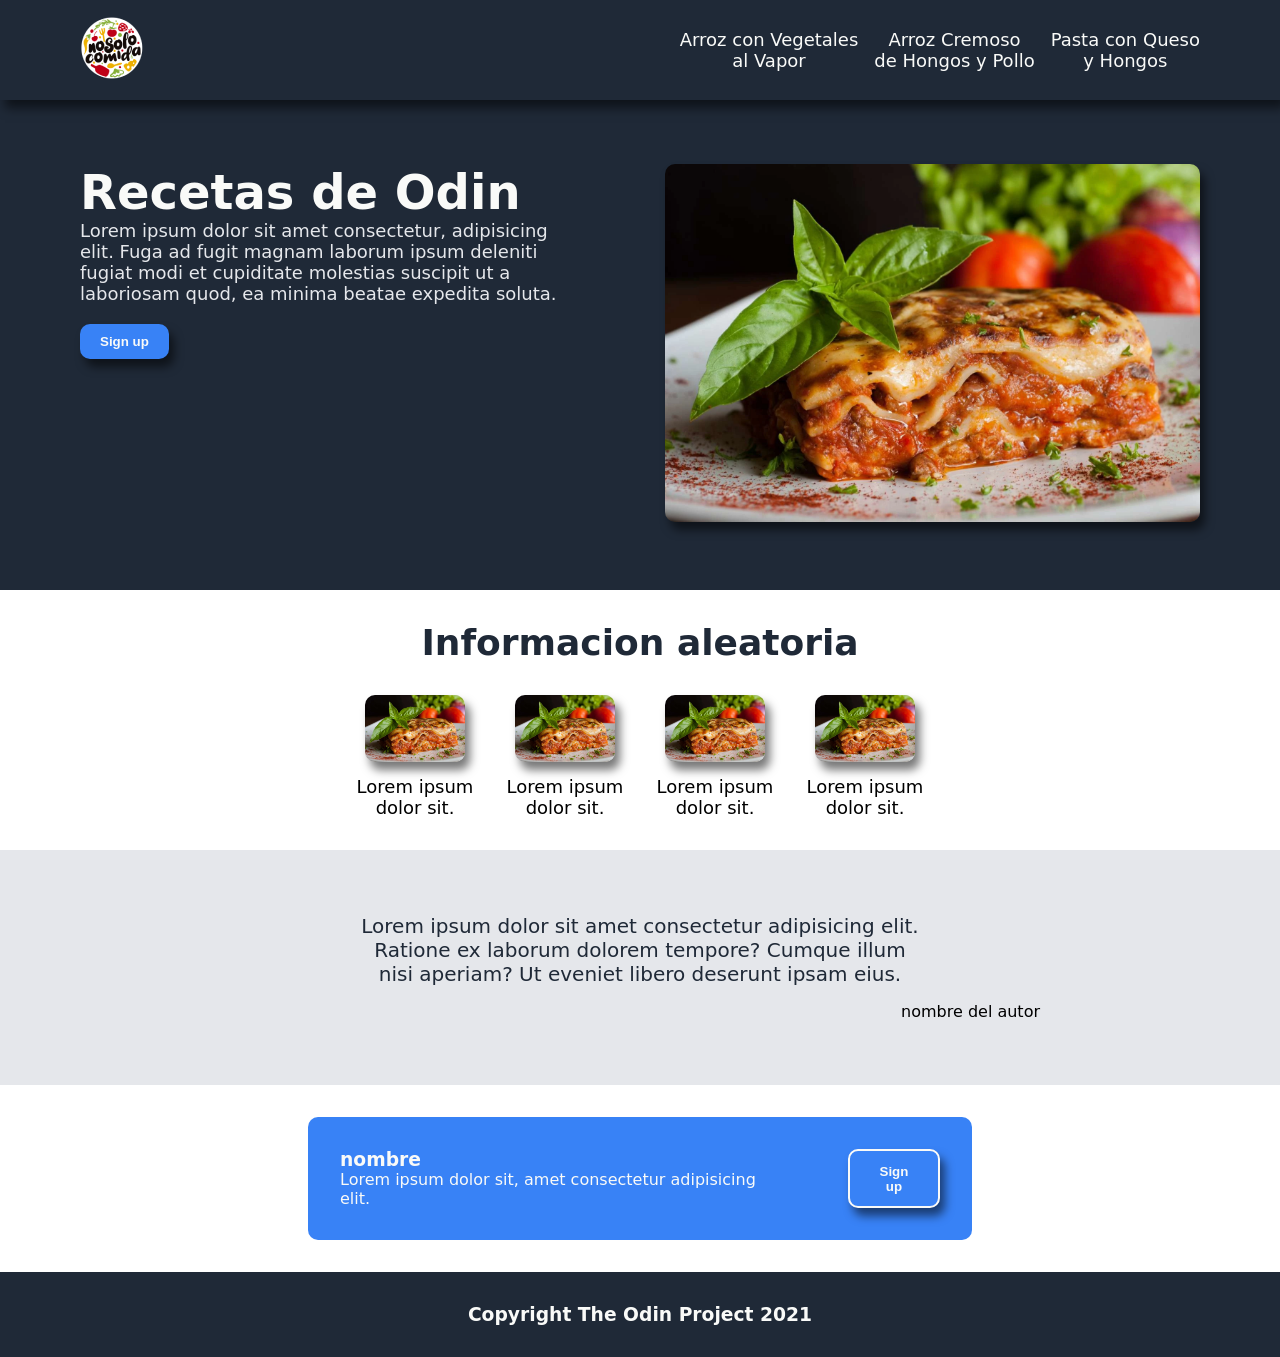
==== odin-recipes-original/index.html @ 479ed62f "Add index.html index.css" ====
<!DOCTYPE html>
<html lang="en">
<head>
    <meta charset="UTF-8">
    <meta name="viewport" content="width=device-width, initial-scale=1.0">
    <title>Recetas</title>
    <meta name="description" content="Página web de recetas">
    <link rel="shortcut icon" href="recipies/image/logo.ico" type="image/x-icon">
    <link rel="stylesheet" href="index.css">
</head>
<body>
    <header class="header">
        <nav class="navbar">
            <div class="navbar__container">
                <img class="navbar__logo" src="recipies/image/logo.ico" alt="logo">
            </div>
            <ul class="navbar__list">
                <li class="navbar__item">
                    <a class="navbar__link" href="recipies/arroz-con-vegetales-al-vapor.html">
                        <span class="navbar__text">Arroz con Vegetales</span>
                        <span class="navbar__text">al Vapor</span>
                    </a>
                </li>
                <li class="navbar__item">
                    <a class="navbar__link" href="recipies/arroz-cremoso-de-hongos-y-pollo.html">
                        <span class="navbar__text">Arroz Cremoso</span>
                        <span class="navbar__text">de Hongos y Pollo</span>
                    </a>
                </li>
                <li class="navbar__item">
                    <a class="navbar__link" href="recipies/pasta-con-queso-y-hongos.html">
                        <span class="navbar__text">Pasta con Queso</span>
                        <span class="navbar__text">y Hongos</span>
                    </a>
                </li>
            </ul>
        </nav>
        <article class="hero">
            <div class="hero__container">
                <h1 class="hero__title">Recetas de Odin</h1>
                <p class="hero__text">
                    Lorem ipsum dolor sit amet consectetur, adipisicing elit. Fuga ad fugit magnam laborum ipsum deleniti fugiat modi et cupiditate molestias suscipit ut a laboriosam quod, ea minima beatae expedita soluta.
                </p>
                <button class="hero__button">Sign up</button>
            </div>
            <div class="hero__media">
                <img class="hero__image" src="recipies/image/lasagna.webp" alt="recetas">
            </div>
        </article>
    </header>
    <main class="main">
        <!-- SECCIÓN INFO -->
        <section class="info">
            <h2 class="info__title">Informacion aleatoria</h2>
            <div class="info__grid">
                <article class="info__card">
                    <div class="info__image-box">
                        <img class="info__image" src="recipies/image/lasagna.webp" alt="">
                    </div>
                    <p class="info__text">
                        Lorem ipsum dolor sit. 
                    </p>
                </article>
                <article class="info__card">
                    <div class="info__image-box">
                        <img class="info__image" src="recipies/image/lasagna.webp" alt="">
                    </div>
                    <p class="info__text">
                        Lorem ipsum dolor sit. 
                    </p>
                </article>
                <article class="info__card">
                    <div class="info__image-box">
                        <img class="info__image" src="recipies/image/lasagna.webp" alt="">
                    </div>
                    <p class="info__text">
                        Lorem ipsum dolor sit. 
                    </p>
                </article>
                <article class="info__card">
                    <div class="info__image-box">
                        <img class="info__image" src="recipies/image/lasagna.webp" alt="">
                    </div>
                    <p class="info__text">
                        Lorem ipsum dolor sit. 
                    </p>
                </article>
            </div>
        </section>
        <!-- SECCIÓN CITA -->
        <section class="quote">
            <p class="quote__text">
                Lorem ipsum dolor sit amet consectetur adipisicing elit. Ratione ex laborum dolorem tempore? Cumque illum nisi aperiam? Ut eveniet libero deserunt ipsam eius.
            </p>
            <span class="quote__author">nombre del autor</span>
        </section>
        <!-- CTA -->
        <section class="cta">
           <div class="cta__box">
                <div class="cta__content">
                    <h3 class="cta__title">nombre</h3>
                    <p class="cta__text">
                        Lorem ipsum dolor sit, amet consectetur adipisicing elit.
                    </p>
                </div>
                <button class="cta__button">Sign up</button>
           </div>
        </section>
    </main>
    <footer class="footer">
        <h3 class="footer__title">Copyright The Odin Project 2021</h3>
    </footer>
</body>
</html>
---- odin-recipes-original/index.css ----
:root{--size:18px;--color-title:#f9faf8;--color-text:#e5e7eb;--background:#3882f6;--background-color:#1f2937}
body{margin:0;padding:0;min-height:100dvh;font-family:system-ui, -apple-system, BlinkMacSystemFont, 'Segoe UI', Roboto, Oxygen, Ubuntu, Cantarell, 'Open Sans', 'Helvetica Neue', sans-serif;display:flex;flex-direction:column}
h1,h2,h3,ul,p{margin:0;padding:0}
img{max-width:100%;height:auto}
button{background-color:var(--background);border:none}
.header, .footer{background-color:var(--background-color)}
.navbar{position:sticky;top:0; display:flex;justify-content:space-between;padding:1em 5em;box-shadow:5px 8px 10px #0008;background-color:var(--background-color);}
.navbar__logo{max-width:100%;height:auto}
.navbar__list{display:flex;list-style:none;gap:1em;align-items:center}
.navbar__link{display:flex;flex-direction:column;align-items:center;text-decoration: none}
.navbar__text{color:var(--color-title);font-size:var(--size)}
.hero{display:flex;padding:4em 5em}
.hero__container{flex-grow:1;flex-basis:100px;box-sizing:border-box}
.hero__title{font-size:48px;color:var(--color-title);font-weight:900}
.hero__text{font-size:var(--size);color:var(--color-text);text-wrap:balance}
.hero__button{margin-top:20px}
.hero__button, .hero__image, .info__image, .cta__box, .cta__button{border-radius:10px}
.hero__button, .cta__button{padding:10px 20px;color:var(--color-title);font-weight: 900}
.hero__media{flex-grow:1;width:50px}
.hero__button, .hero__image, .info__image, .cta__button{box-shadow:5px 8px 10px #0008}
/*MAIN*/
.main{flex-grow:1;display:flex;flex-direction:column}
/* SECCIÓN INFO */
.info, .quote, .cta{flex-grow:1;padding:2em 0}
.info{display:flex;flex-direction:column;gap:2em}
.info__title{font-size:36px;color:var(--background-color);font-weight:900;text-align:center}
.info__grid{display:flex;max-width:600px;margin:auto}
.info__card{width:100%;margin:auto;display:flex;flex-direction:column;text-align: center;gap:10px}
.info__image-box{width:100px;margin:auto}
.info__image{max-width:100%;height:auto}
.info__text{font-size:var(--size)}
/* SECCIÓN CITA */
.quote{background-color:var(--color-text);padding:4em 10em;display:flex;flex-direction: column;align-items: center;}
.quote__text{font-size:20px;color:var(--background-color);font-weight:300;width:700px;text-wrap:balance;text-align:center}
.quote__author{align-self:end;padding:1em 5em 0 0}
/* CTA */
.cta__box{width:600px;margin:auto;display:flex;justify-content:center;color:var(--color-title);gap:4em;background-color:var(--background);padding:2em}
.cta__button{border:2px solid;border-color:var(--color-title)}
/* FOOTER */
.footer{padding:2em;text-align:center;color:var(--color-title)}
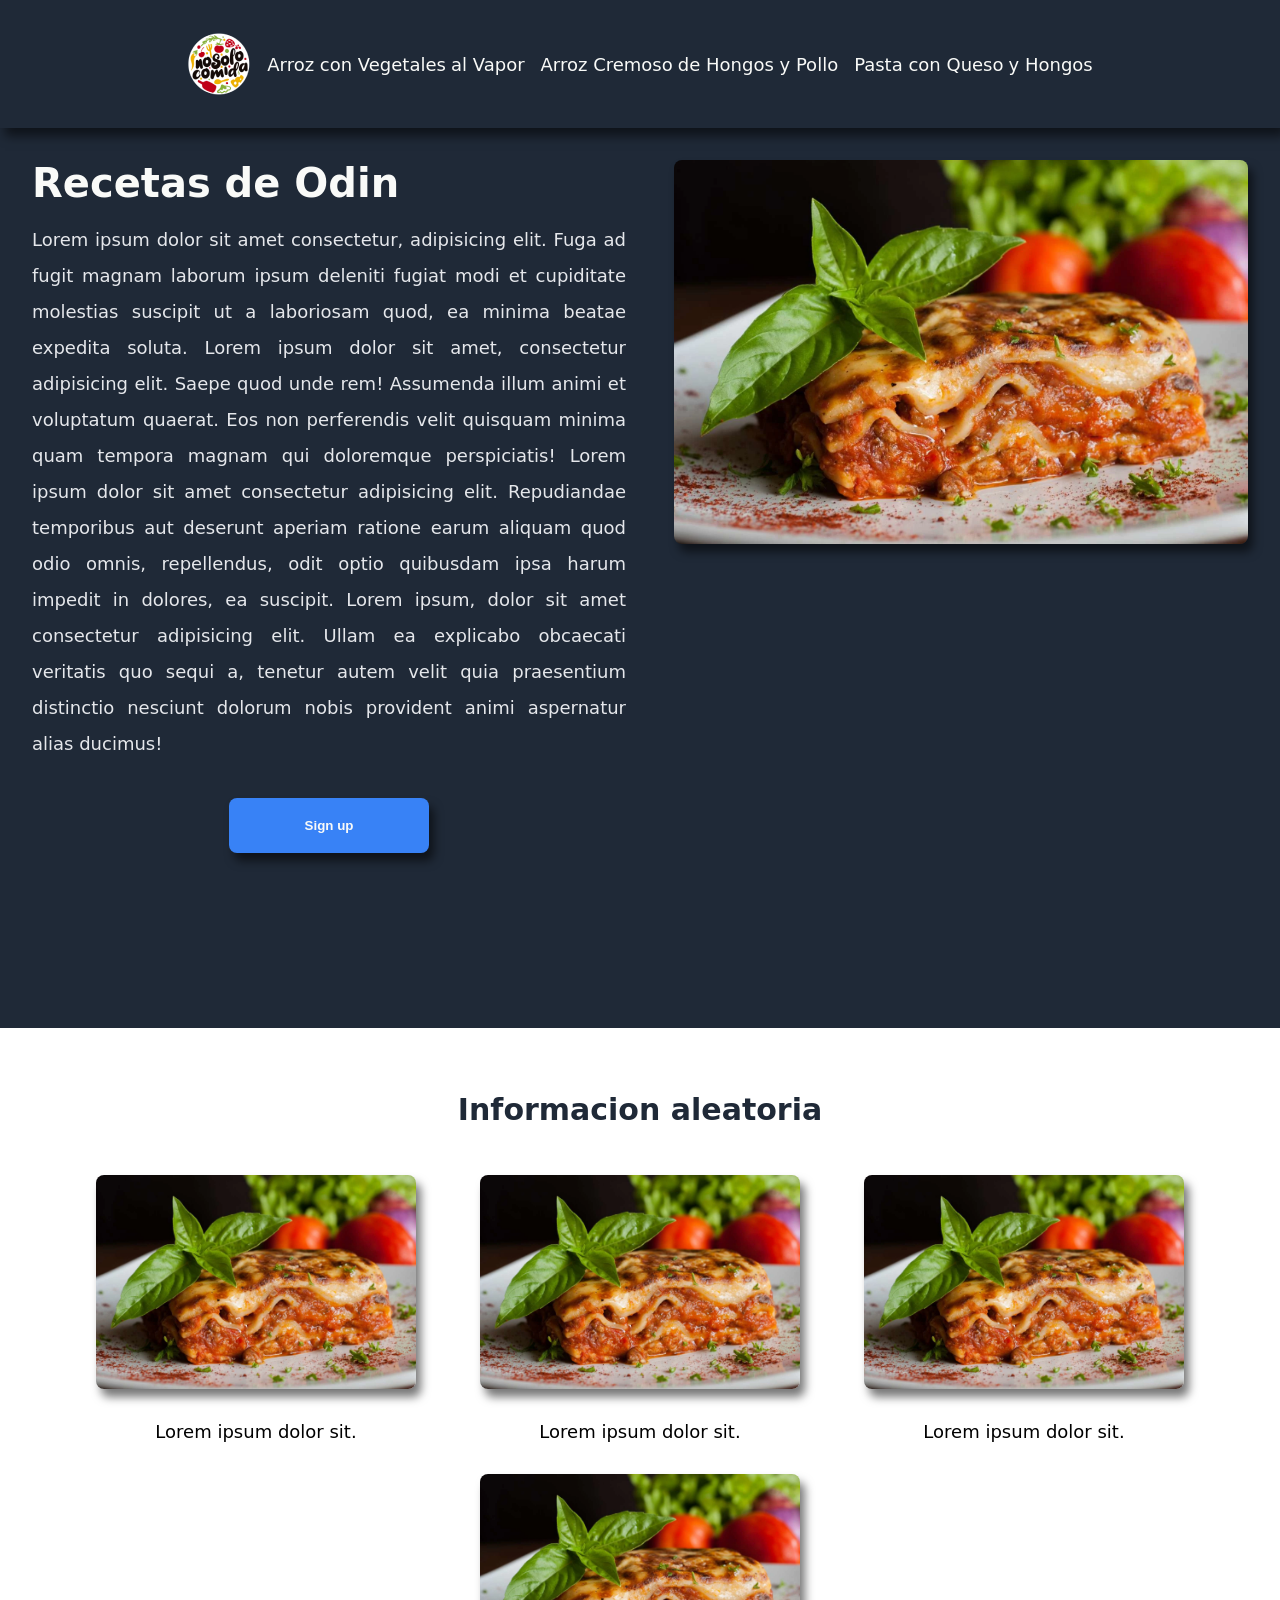
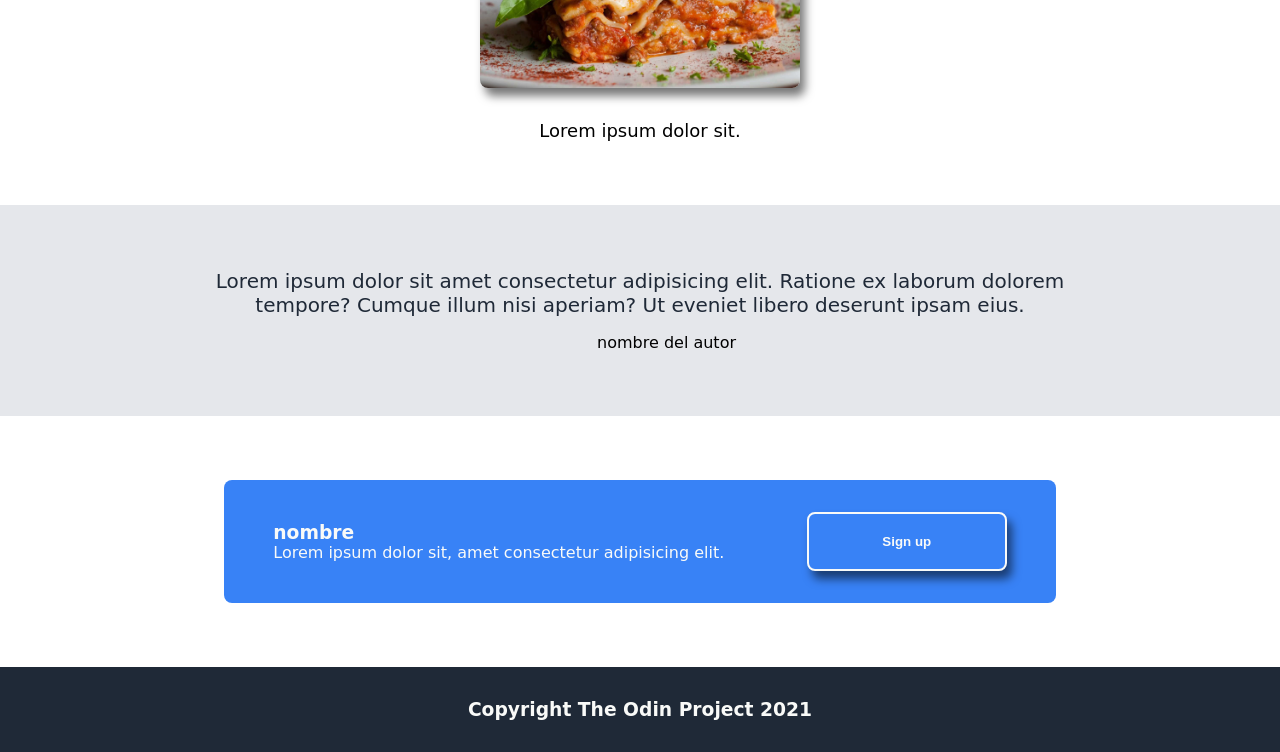
==== commit 598304ec: "Add index.css index.html" ====
--- a/odin-recipes-original/index.html
+++ b/odin-recipes-original/index.html
@@ -39,7 +39,7 @@
             <div class="hero__container">
                 <h1 class="hero__title">Recetas de Odin</h1>
                 <p class="hero__text">
-                    Lorem ipsum dolor sit amet consectetur, adipisicing elit. Fuga ad fugit magnam laborum ipsum deleniti fugiat modi et cupiditate molestias suscipit ut a laboriosam quod, ea minima beatae expedita soluta.
+                    Lorem ipsum dolor sit amet consectetur, adipisicing elit. Fuga ad fugit magnam laborum ipsum deleniti fugiat modi et cupiditate molestias suscipit ut a laboriosam quod, ea minima beatae expedita soluta. Lorem ipsum dolor sit amet, consectetur adipisicing elit. Saepe quod unde rem! Assumenda illum animi et voluptatum quaerat. Eos non perferendis velit quisquam minima quam tempora magnam qui doloremque perspiciatis! Lorem ipsum dolor sit amet consectetur adipisicing elit. Repudiandae temporibus aut deserunt aperiam ratione earum aliquam quod odio omnis, repellendus, odit optio quibusdam ipsa harum impedit in dolores, ea suscipit. Lorem ipsum, dolor sit amet consectetur adipisicing elit. Ullam ea explicabo obcaecati veritatis quo sequi a, tenetur autem velit quia praesentium distinctio nesciunt dolorum nobis provident animi aspernatur alias ducimus!
                 </p>
                 <button class="hero__button">Sign up</button>
             </div>
@@ -96,15 +96,15 @@
         </section>
         <!-- CTA -->
         <section class="cta">
-           <div class="cta__box">
-                <div class="cta__content">
+            <article class="cta__container">
+                <div class="cta__box">
                     <h3 class="cta__title">nombre</h3>
                     <p class="cta__text">
                         Lorem ipsum dolor sit, amet consectetur adipisicing elit.
                     </p>
                 </div>
                 <button class="cta__button">Sign up</button>
-           </div>
+            </article>
         </section>
     </main>
     <footer class="footer">
--- a/odin-recipes-original/index.css
+++ b/odin-recipes-original/index.css
@@ -4,37 +4,80 @@
 img{max-width:100%;height:auto}
 button{background-color:var(--background);border:none}
 .header, .footer{background-color:var(--background-color)}
-.navbar{position:sticky;top:0; display:flex;justify-content:space-between;padding:1em 5em;box-shadow:5px 8px 10px #0008;background-color:var(--background-color);}
+.navbar{position:sticky;top:0;display:flex;justify-content:space-between;padding:2em 5em;box-shadow:5px 8px 10px #0008;background-color:var(--background-color);}
 .navbar__logo{max-width:100%;height:auto}
-.navbar__list{display:flex;list-style:none;gap:1em;align-items:center}
-.navbar__link{display:flex;flex-direction:column;align-items:center;text-decoration: none}
+.navbar__list{display:flex;list-style:none;gap:4em;align-items:center}
+.navbar__link{text-decoration:none}
 .navbar__text{color:var(--color-title);font-size:var(--size)}
-.hero{display:flex;padding:4em 5em}
-.hero__container{flex-grow:1;flex-basis:100px;box-sizing:border-box}
+.hero{display:flex;gap:5em;padding:8em;box-sizing:border-box;min-height:100dvh}
+.hero__container{flex-grow:1;flex-basis:100px;display:flex;flex-direction:column;gap:1em}
 .hero__title{font-size:48px;color:var(--color-title);font-weight:900}
-.hero__text{font-size:var(--size);color:var(--color-text);text-wrap:balance}
-.hero__button{margin-top:20px}
-.hero__button, .hero__image, .info__image, .cta__box, .cta__button{border-radius:10px}
-.hero__button, .cta__button{padding:10px 20px;color:var(--color-title);font-weight: 900}
+.hero__text{font-size:var(--size);color:var(--color-text);text-wrap:balance;line-height:2}
+.hero__button{margin-top:20px;width:120px}
+.hero__button, .hero__image, .info__image-box, .info__image, .cta__container, .cta__button{border-radius:8px}
+.hero__button, .cta__button{padding:20px;width:200px;color:var(--color-title);font-weight:900;cursor:pointer}
 .hero__media{flex-grow:1;width:50px}
 .hero__button, .hero__image, .info__image, .cta__button{box-shadow:5px 8px 10px #0008}
 /*MAIN*/
 .main{flex-grow:1;display:flex;flex-direction:column}
 /* SECCIÓN INFO */
-.info, .quote, .cta{flex-grow:1;padding:2em 0}
-.info{display:flex;flex-direction:column;gap:2em}
+.info, .quote, .cta{flex-grow:1;padding:4em 0}
+.info{display:flex;flex-direction:column;gap:5em}
 .info__title{font-size:36px;color:var(--background-color);font-weight:900;text-align:center}
-.info__grid{display:flex;max-width:600px;margin:auto}
-.info__card{width:100%;margin:auto;display:flex;flex-direction:column;text-align: center;gap:10px}
-.info__image-box{width:100px;margin:auto}
+.info__grid{display:flex;margin:auto;width:90%;justify-content:space-evenly}
+.info__card{display:flex;flex-direction:column;text-align:center;gap:2em}
+.info__image-box{width:300px;display:flex;justify-content:center}
 .info__image{max-width:100%;height:auto}
 .info__text{font-size:var(--size)}
 /* SECCIÓN CITA */
-.quote{background-color:var(--color-text);padding:4em 10em;display:flex;flex-direction: column;align-items: center;}
-.quote__text{font-size:20px;color:var(--background-color);font-weight:300;width:700px;text-wrap:balance;text-align:center}
-.quote__author{align-self:end;padding:1em 5em 0 0}
+.quote{background-color:var(--color-text);padding:4em 10em;display:flex;flex-direction:column;align-items:center}
+.quote__text{font-size:20px;color:var(--background-color);font-weight:300;width:75%;text-wrap:balance;text-align:center}
+.quote__author{align-self:end;padding:1em 30em 0 0}
 /* CTA */
-.cta__box{width:600px;margin:auto;display:flex;justify-content:center;color:var(--color-title);gap:4em;background-color:var(--background);padding:2em}
-.cta__button{border:2px solid;border-color:var(--color-title)}
+.cta__container{width:75%;color:var(--color-title);background-color:var(--background);padding:2em;margin:auto;display:flex;gap:3em;align-items:center;justify-content:space-around}
+.cta__button{border:2px solid;border-color:var(--color-title);width:200px}
 /* FOOTER */
-.footer{padding:2em;text-align:center;color:var(--color-title)}+.footer{padding:2em;text-align:center;color:var(--color-title)}
+/* MEDIA QUERIES 1024PX */
+@media screen and (max-width:1500px){
+    .navbar{position:sticky;top:0;display:flex;justify-content:center;align-items:center;gap:1em;padding:2em;box-shadow:5px 8px 10px #0008;background-color:var(--background-color);flex-wrap:wrap}
+    .navbar__container{width:200;display:flex;justify-content:center}
+    .navbar__logo{max-width:100%;height:auto}
+    .navbar__list{display:flex;list-style:none;gap:1em;align-items:center;text-align:center}
+    .navbar__link{text-decoration:none}
+    .navbar__text{color:var(--color-title)}
+
+
+
+    .hero{display:flex;gap:3em;padding:2em;box-sizing:border-box;min-height:100dvh;flex-wrap:wrap}
+    .hero__container{flex-grow:1;flex-basis:100px;display:flex;flex-direction:column;gap:1em}
+    .hero__title{font-size:40px;color:var(--color-title);font-weight:900}
+    .hero__text{font-size:var(--size);color:var(--color-text);text-wrap:balance;line-height:2;text-align:justify}
+    .hero__button{margin-top:20px;width:120px;align-self:center}
+    .hero__button, .hero__image, .info__image-box, .info__image, .cta__container, .cta__button {border-radius:8px}
+    .hero__button, .cta__button{padding:20px;width:200px;color:var(--color-title);font-weight:900;cursor:pointer}
+    .hero__media{flex-grow:1;width:80px}
+    .hero__button, .hero__image, .info__image, .cta__button{box-shadow:5px 8px 10px #0008}
+
+
+
+    .info{display:flex;flex-direction:column;gap:3em}
+    .info__title{font-size:30px;color:var(--background-color);font-weight:900;text-align:center}
+    .info__grid{display:flex;margin:auto;width:90%;justify-content:space-evenly;flex-wrap:wrap;gap:2em}
+    .info__card{display:flex;flex-direction:column;text-align:center;gap:2em}
+    .info__image-box{width:320px;display:flex;justify-content:center}
+    .info__image{max-width:100%;height:auto}
+    .info__text{font-size:var(--size)}
+
+
+
+    .quote{background-color:var(--color-text);padding:4em;display:flex;flex-direction:column;align-items:center}
+    .quote__text{font-size:20px;color:var(--background-color);font-weight:300;width:75%;text-wrap:balance;text-align:center}
+    .quote__author{align-self:end;padding:1em 30em 0 0}
+
+
+
+    .cta__container{width:60%;color:var(--color-title);background-color:var(--background);padding:2em;margin:auto;display:flex;gap:3em;align-items:center;justify-content:space-around}
+    .cta__button{border:2px solid;border-color:var(--color-title);width:200px}
+
+}
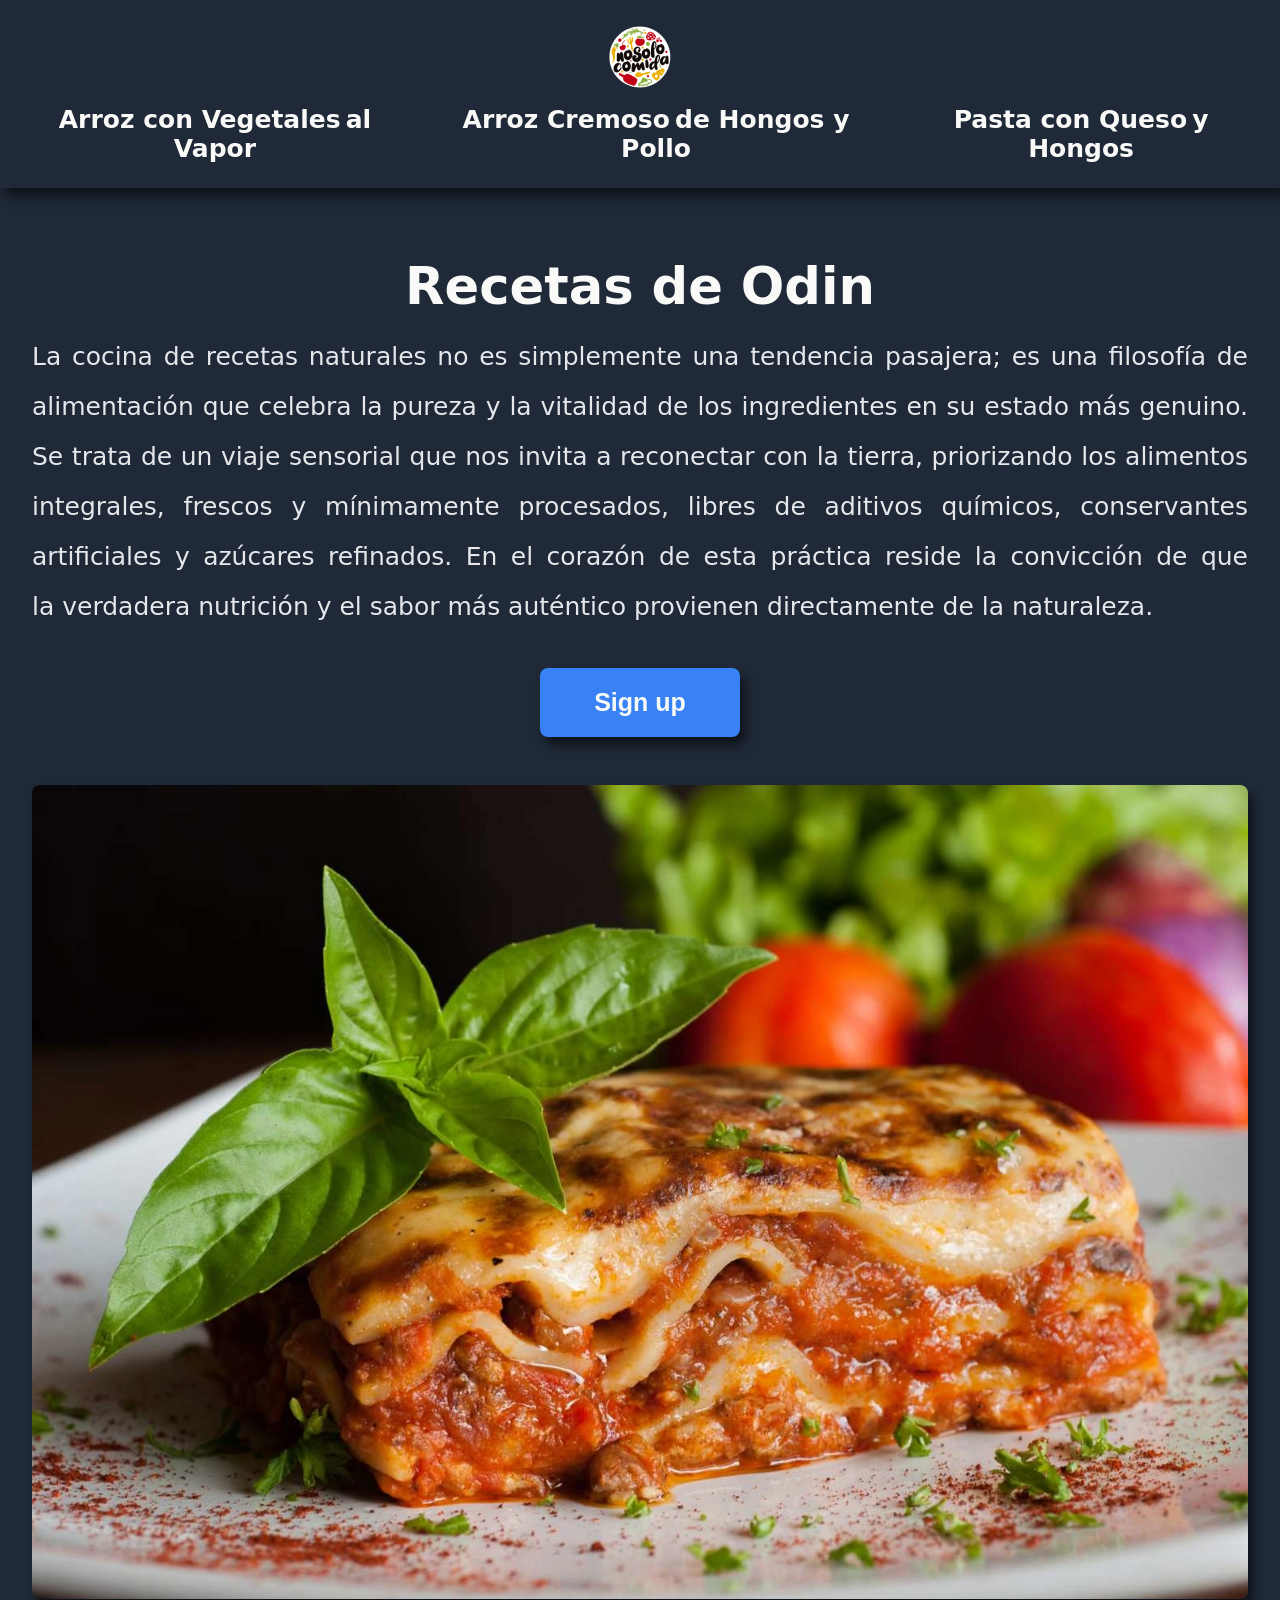
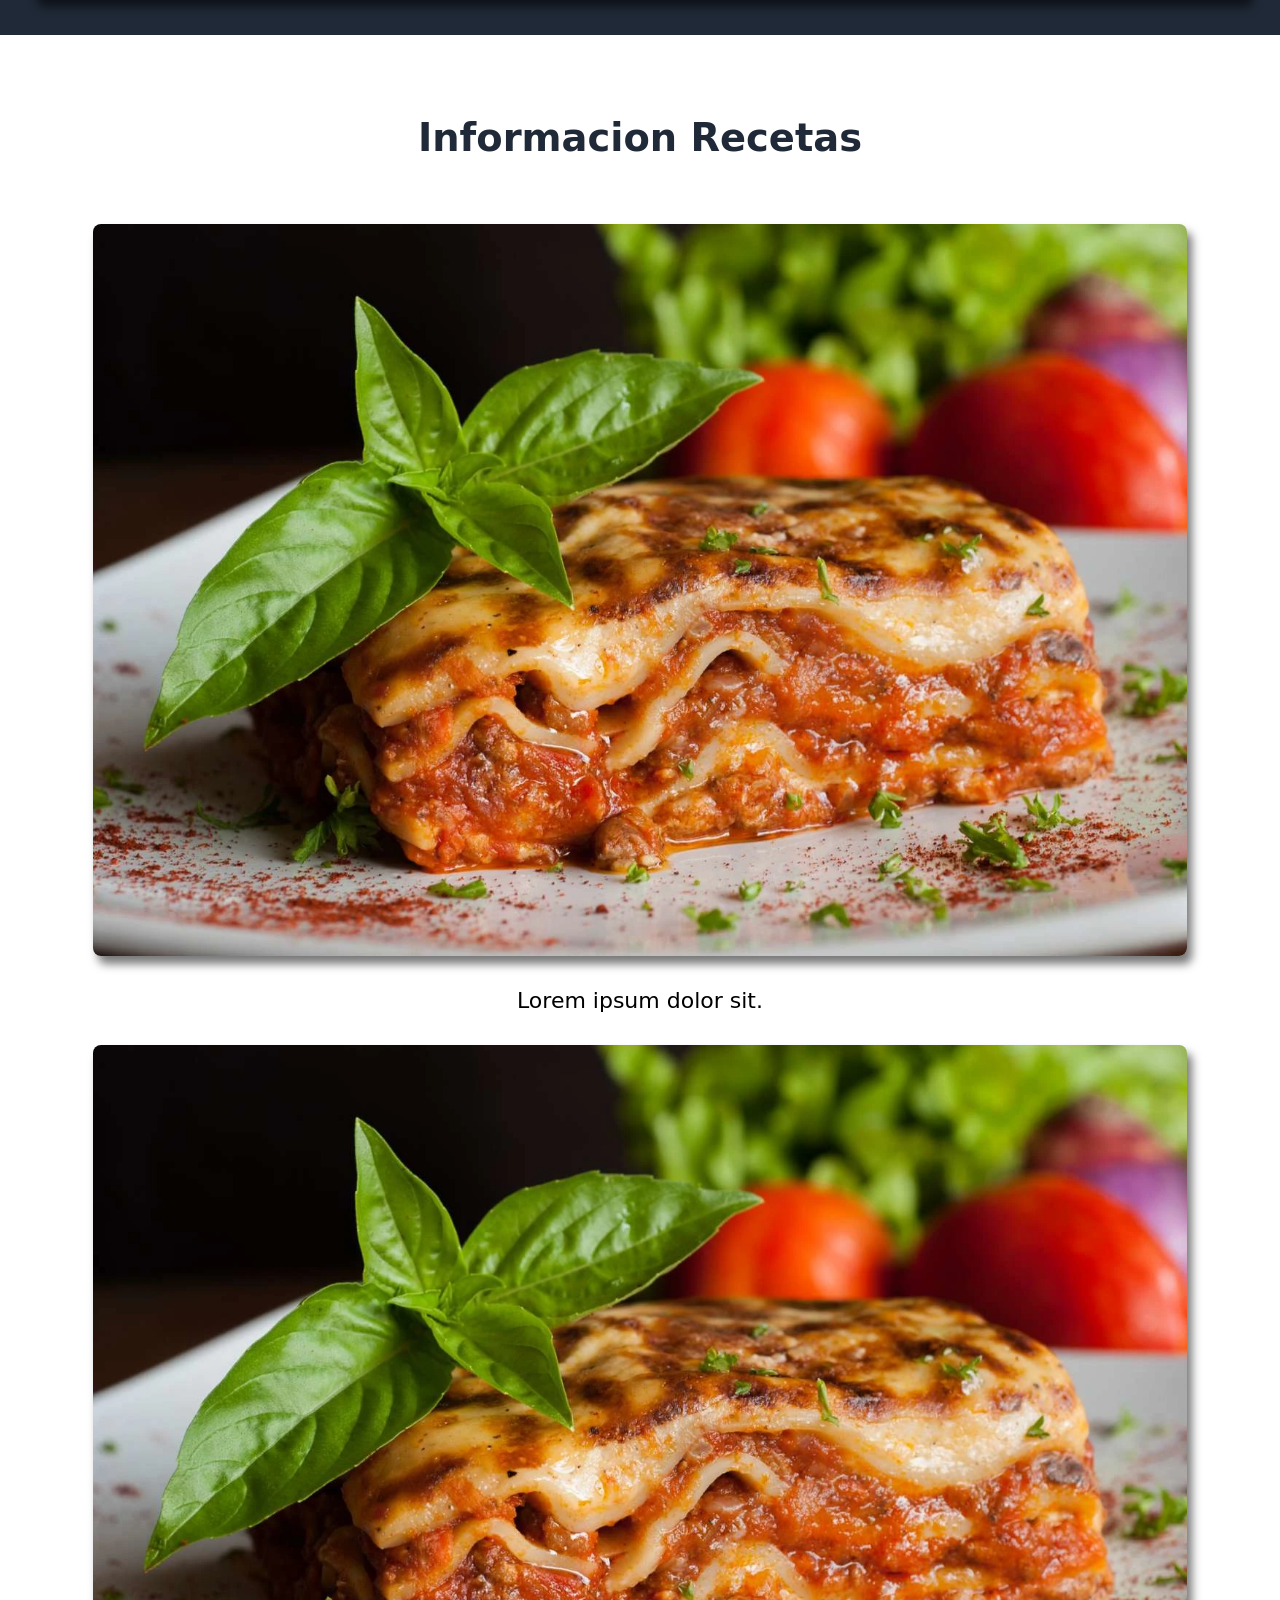
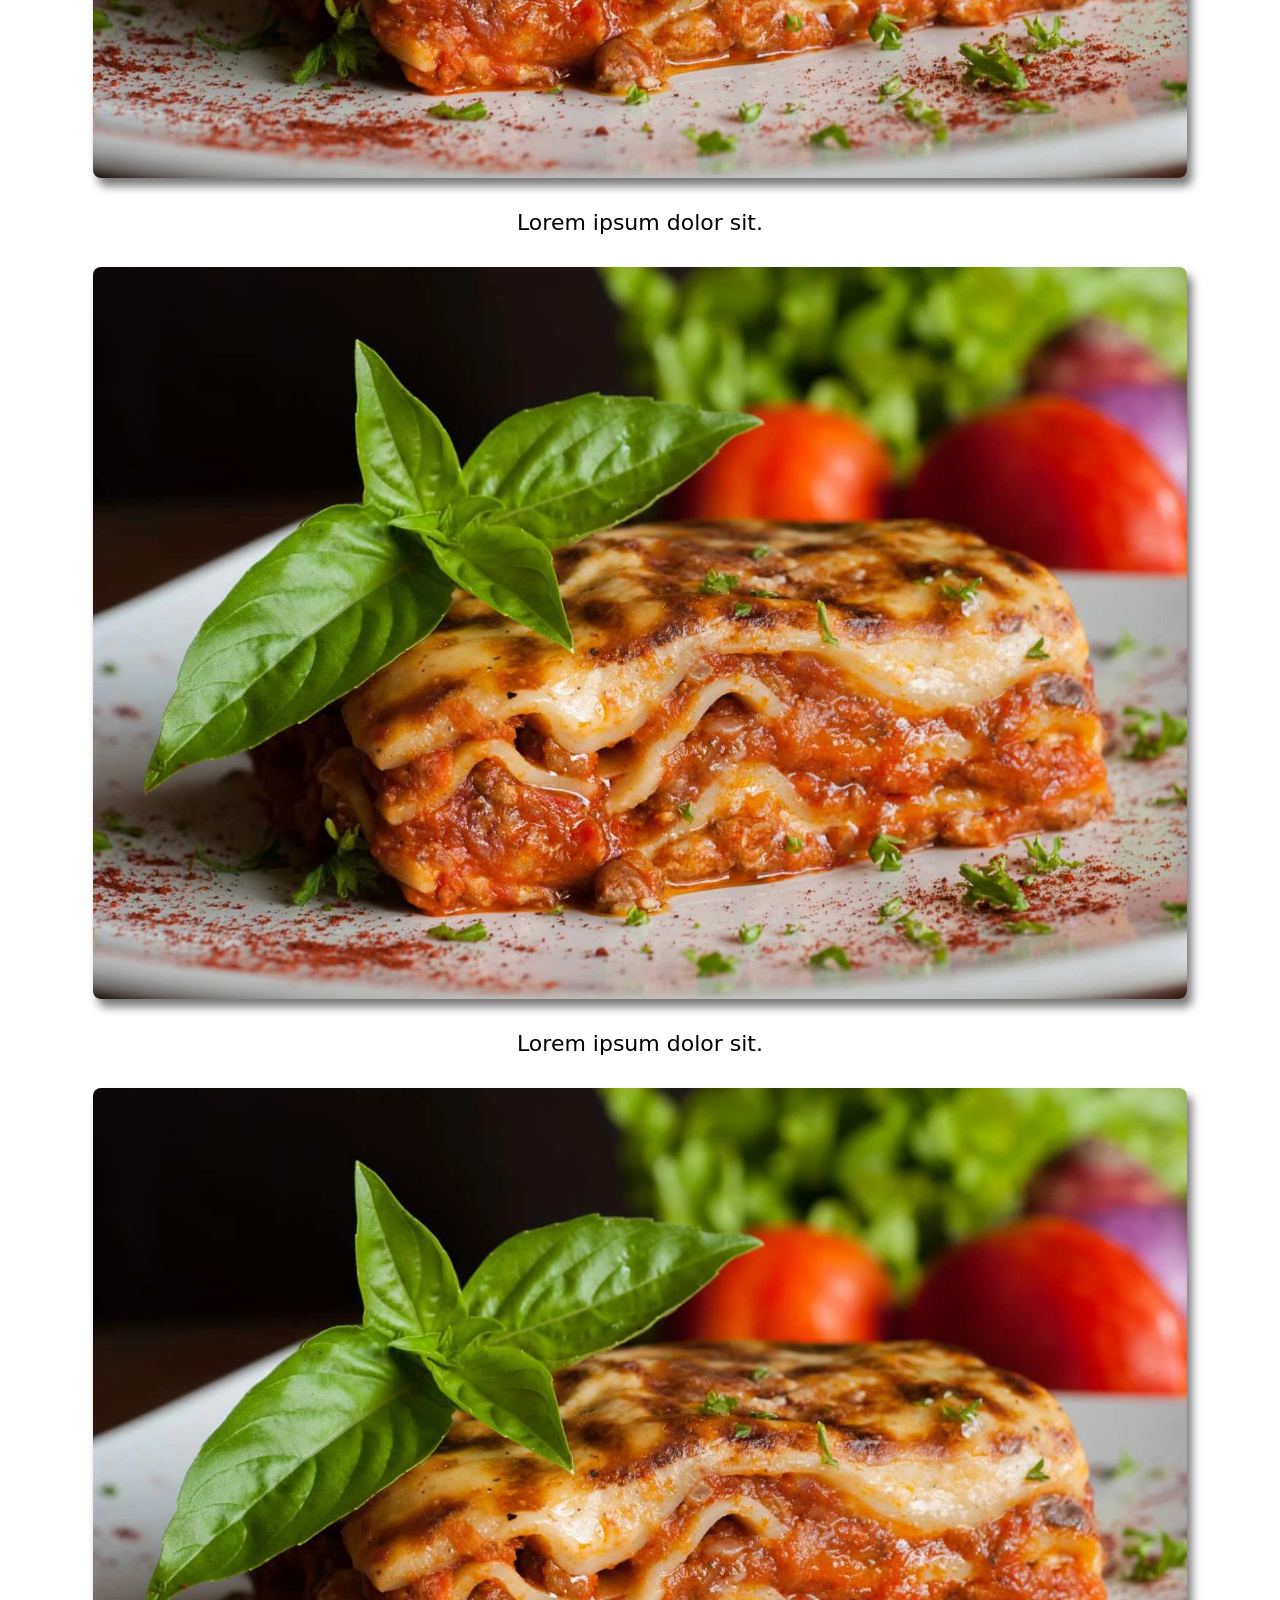
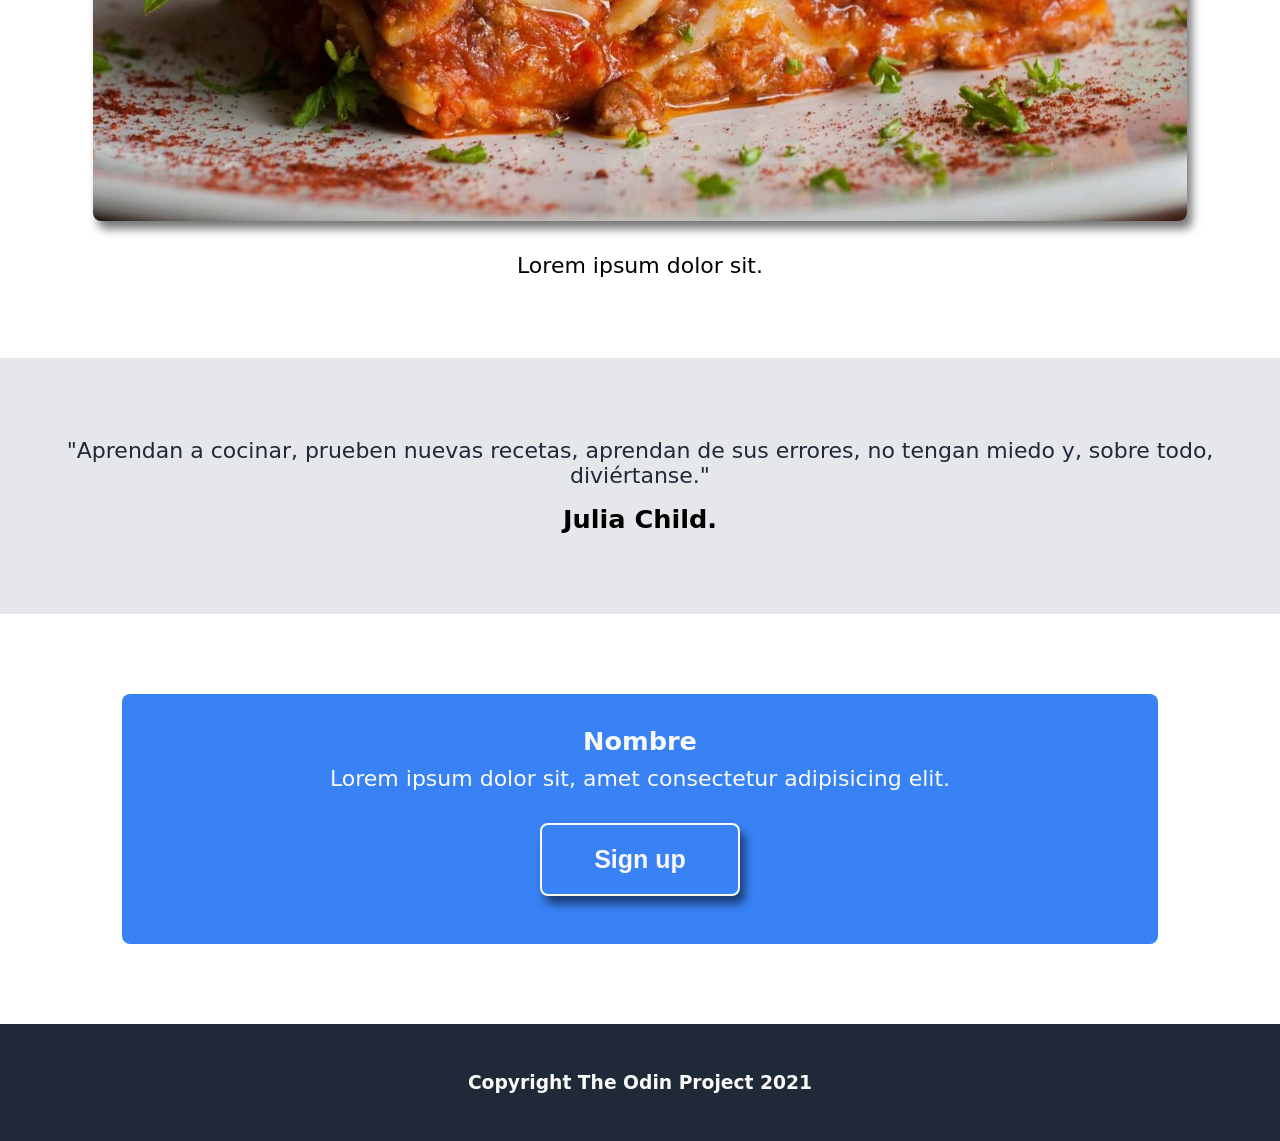
==== commit 09260de2: "Add index.html index.css" ====
--- a/odin-recipes-original/index.html
+++ b/odin-recipes-original/index.html
@@ -1,5 +1,6 @@
 <!DOCTYPE html>
 <html lang="en">
+
 <head>
     <meta charset="UTF-8">
     <meta name="viewport" content="width=device-width, initial-scale=1.0">
@@ -8,6 +9,7 @@
     <link rel="shortcut icon" href="recipies/image/logo.ico" type="image/x-icon">
     <link rel="stylesheet" href="index.css">
 </head>
+
 <body>
     <header class="header">
         <nav class="navbar">
@@ -39,7 +41,12 @@
             <div class="hero__container">
                 <h1 class="hero__title">Recetas de Odin</h1>
                 <p class="hero__text">
-                    Lorem ipsum dolor sit amet consectetur, adipisicing elit. Fuga ad fugit magnam laborum ipsum deleniti fugiat modi et cupiditate molestias suscipit ut a laboriosam quod, ea minima beatae expedita soluta. Lorem ipsum dolor sit amet, consectetur adipisicing elit. Saepe quod unde rem! Assumenda illum animi et voluptatum quaerat. Eos non perferendis velit quisquam minima quam tempora magnam qui doloremque perspiciatis! Lorem ipsum dolor sit amet consectetur adipisicing elit. Repudiandae temporibus aut deserunt aperiam ratione earum aliquam quod odio omnis, repellendus, odit optio quibusdam ipsa harum impedit in dolores, ea suscipit. Lorem ipsum, dolor sit amet consectetur adipisicing elit. Ullam ea explicabo obcaecati veritatis quo sequi a, tenetur autem velit quia praesentium distinctio nesciunt dolorum nobis provident animi aspernatur alias ducimus!
+                    La cocina de recetas naturales no es simplemente una tendencia pasajera; es una filosofía de
+                    alimentación que celebra la pureza y la vitalidad de los ingredientes en su estado más genuino. Se
+                    trata de un viaje sensorial que nos invita a reconectar con la tierra, priorizando los alimentos
+                    integrales, frescos y mínimamente procesados, libres de aditivos químicos, conservantes artificiales
+                    y azúcares refinados. En el corazón de esta práctica reside la convicción de que la verdadera
+                    nutrición y el sabor más auténtico provienen directamente de la naturaleza.
                 </p>
                 <button class="hero__button">Sign up</button>
             </div>
@@ -51,14 +58,14 @@
     <main class="main">
         <!-- SECCIÓN INFO -->
         <section class="info">
-            <h2 class="info__title">Informacion aleatoria</h2>
+            <h2 class="info__title">Informacion Recetas</h2>
             <div class="info__grid">
                 <article class="info__card">
                     <div class="info__image-box">
                         <img class="info__image" src="recipies/image/lasagna.webp" alt="">
                     </div>
                     <p class="info__text">
-                        Lorem ipsum dolor sit. 
+                        Lorem ipsum dolor sit.
                     </p>
                 </article>
                 <article class="info__card">
@@ -66,7 +73,7 @@
                         <img class="info__image" src="recipies/image/lasagna.webp" alt="">
                     </div>
                     <p class="info__text">
-                        Lorem ipsum dolor sit. 
+                        Lorem ipsum dolor sit.
                     </p>
                 </article>
                 <article class="info__card">
@@ -74,7 +81,7 @@
                         <img class="info__image" src="recipies/image/lasagna.webp" alt="">
                     </div>
                     <p class="info__text">
-                        Lorem ipsum dolor sit. 
+                        Lorem ipsum dolor sit.
                     </p>
                 </article>
                 <article class="info__card">
@@ -82,7 +89,7 @@
                         <img class="info__image" src="recipies/image/lasagna.webp" alt="">
                     </div>
                     <p class="info__text">
-                        Lorem ipsum dolor sit. 
+                        Lorem ipsum dolor sit.
                     </p>
                 </article>
             </div>
@@ -90,15 +97,16 @@
         <!-- SECCIÓN CITA -->
         <section class="quote">
             <p class="quote__text">
-                Lorem ipsum dolor sit amet consectetur adipisicing elit. Ratione ex laborum dolorem tempore? Cumque illum nisi aperiam? Ut eveniet libero deserunt ipsam eius.
+                "Aprendan a cocinar, prueben nuevas recetas, aprendan de sus errores, no tengan miedo y, sobre todo,
+                diviértanse."
             </p>
-            <span class="quote__author">nombre del autor</span>
+            <span class="quote__author">Julia Child.</span>
         </section>
         <!-- CTA -->
         <section class="cta">
             <article class="cta__container">
                 <div class="cta__box">
-                    <h3 class="cta__title">nombre</h3>
+                    <h3 class="cta__title">Nombre</h3>
                     <p class="cta__text">
                         Lorem ipsum dolor sit, amet consectetur adipisicing elit.
                     </p>
@@ -111,4 +119,5 @@
         <h3 class="footer__title">Copyright The Odin Project 2021</h3>
     </footer>
 </body>
+
 </html>
--- a/odin-recipes-original/index.css
+++ b/odin-recipes-original/index.css
@@ -1,83 +1,54 @@
-:root{--size:18px;--color-title:#f9faf8;--color-text:#e5e7eb;--background:#3882f6;--background-color:#1f2937}
+:root{--color-title:#f9faf8;--color-text:#e5e7eb;--background:#3882f6;--background-color:#1f2937}
 body{margin:0;padding:0;min-height:100dvh;font-family:system-ui, -apple-system, BlinkMacSystemFont, 'Segoe UI', Roboto, Oxygen, Ubuntu, Cantarell, 'Open Sans', 'Helvetica Neue', sans-serif;display:flex;flex-direction:column}
 h1,h2,h3,ul,p{margin:0;padding:0}
 img{max-width:100%;height:auto}
-button{background-color:var(--background);border:none}
-.header, .footer{background-color:var(--background-color)}
-.navbar{position:sticky;top:0;display:flex;justify-content:space-between;padding:2em 5em;box-shadow:5px 8px 10px #0008;background-color:var(--background-color);}
+.navbar, .hero, .info, .quote, .cta, .footer{box-sizing:border-box}
+button{padding:20px;width:clamp(200px, 20vw, 200px);background-color:var(--background);border:none;font-size:clamp(16px, 2vw, 25px);color:var(--color-title);font-weight:900;cursor:pointer}
+.info, .quote, .cta, .footer{padding:5em 2em}
+.quote__author, .cta__title{font-size:clamp(22px, 2vw, 30px)}
+.info__text, .quote__text, .cta__text{font-size:clamp(18px, 2vw, 22px)}
+/* NAVBAR */
+.navbar{width:100%;position:fixed;top:0;display:flex;justify-content:center;align-items:center;gap:1em;padding:25px;box-shadow:5px 8px 10px #0008;background-color:var(--background-color);flex-wrap:wrap}
+.navbar__container{width:200;display:flex}
 .navbar__logo{max-width:100%;height:auto}
-.navbar__list{display:flex;list-style:none;gap:4em;align-items:center}
-.navbar__link{text-decoration:none}
-.navbar__text{color:var(--color-title);font-size:var(--size)}
-.hero{display:flex;gap:5em;padding:8em;box-sizing:border-box;min-height:100dvh}
+.navbar__list{display:flex;list-style:none;gap:2em;align-items:center;text-align:center}
+.navbar__link{color:var(--color-title);text-decoration:none}
+.navbar__text{font-size:clamp(16px, 2vw, 25px);font-weight:900}
+/* HERO */
+.hero{display:flex;gap:3em;padding:16em 2em 2em;min-height:100dvh;flex-wrap:wrap;background-color: var(--background-color)}
 .hero__container{flex-grow:1;flex-basis:100px;display:flex;flex-direction:column;gap:1em}
-.hero__title{font-size:48px;color:var(--color-title);font-weight:900}
-.hero__text{font-size:var(--size);color:var(--color-text);text-wrap:balance;line-height:2}
-.hero__button{margin-top:20px;width:120px}
+.hero__title{font-size:clamp(38px, 4vw, 60px);color:var(--color-title);font-weight:900;text-align:center}
+.hero__text{font-size:clamp(16px, 2vw, 25px);color:var(--color-text);text-wrap:balance;line-height:2;text-align:justify}
+.hero__button{margin-top:20px;align-self:center}
 .hero__button, .hero__image, .info__image-box, .info__image, .cta__container, .cta__button{border-radius:8px}
-.hero__button, .cta__button{padding:20px;width:200px;color:var(--color-title);font-weight:900;cursor:pointer}
-.hero__media{flex-grow:1;width:50px}
+.hero__media{flex-grow:1;width:auto;margin:auto}
 .hero__button, .hero__image, .info__image, .cta__button{box-shadow:5px 8px 10px #0008}
-/*MAIN*/
-.main{flex-grow:1;display:flex;flex-direction:column}
-/* SECCIÓN INFO */
-.info, .quote, .cta{flex-grow:1;padding:4em 0}
-.info{display:flex;flex-direction:column;gap:5em}
-.info__title{font-size:36px;color:var(--background-color);font-weight:900;text-align:center}
-.info__grid{display:flex;margin:auto;width:90%;justify-content:space-evenly}
-.info__card{display:flex;flex-direction:column;text-align:center;gap:2em}
-.info__image-box{width:300px;display:flex;justify-content:center}
+/* SECCION INFO */
+.info{display:flex;flex-direction:column;gap:4em}
+.info__title{font-size:clamp(30px, 3vw, 45px);color:var(--background-color);font-weight:900;text-align:center}
+.info__grid{display:flex;margin:auto;width:90%;justify-content:space-evenly;flex-wrap:wrap;gap:2em}
+.info__card{display:flex;flex-direction:column;text-align:center;gap:2em;width:clamp(320px, 90vw, 1200px)}
+.info__image-box{display:flex;justify-content:center}
 .info__image{max-width:100%;height:auto}
-.info__text{font-size:var(--size)}
-/* SECCIÓN CITA */
-.quote{background-color:var(--color-text);padding:4em 10em;display:flex;flex-direction:column;align-items:center}
-.quote__text{font-size:20px;color:var(--background-color);font-weight:300;width:75%;text-wrap:balance;text-align:center}
-.quote__author{align-self:end;padding:1em 30em 0 0}
-/* CTA */
-.cta__container{width:75%;color:var(--color-title);background-color:var(--background);padding:2em;margin:auto;display:flex;gap:3em;align-items:center;justify-content:space-around}
-.cta__button{border:2px solid;border-color:var(--color-title);width:200px}
+/* SECCION CITA */
+.quote{background-color:var(--color-text);display:flex;flex-direction:column;gap:1em;text-align:center}
+.quote__text{color:var(--background-color);font-weight:300;;width:100%}
+.quote__author{font-weight:900}
+/* SECCION CTA */
+.cta__container{width:80%;color:var(--color-title);background-color:var(--background);padding:2em 2em 3em;margin:auto;display:flex;flex-direction:column;gap:2em;align-items:center;text-align:center}
+.cta__box{display:flex;flex-direction:column;gap:10px}
+.cta__button{border:2px solid;border-color:var(--color-title)}
 /* FOOTER */
-.footer{padding:2em;text-align:center;color:var(--color-title)}
-/* MEDIA QUERIES 1024PX */
-@media screen and (max-width:1500px){
-    .navbar{position:sticky;top:0;display:flex;justify-content:center;align-items:center;gap:1em;padding:2em;box-shadow:5px 8px 10px #0008;background-color:var(--background-color);flex-wrap:wrap}
-    .navbar__container{width:200;display:flex;justify-content:center}
-    .navbar__logo{max-width:100%;height:auto}
-    .navbar__list{display:flex;list-style:none;gap:1em;align-items:center;text-align:center}
-    .navbar__link{text-decoration:none}
-    .navbar__text{color:var(--color-title)}
-
-
-
-    .hero{display:flex;gap:3em;padding:2em;box-sizing:border-box;min-height:100dvh;flex-wrap:wrap}
-    .hero__container{flex-grow:1;flex-basis:100px;display:flex;flex-direction:column;gap:1em}
-    .hero__title{font-size:40px;color:var(--color-title);font-weight:900}
-    .hero__text{font-size:var(--size);color:var(--color-text);text-wrap:balance;line-height:2;text-align:justify}
-    .hero__button{margin-top:20px;width:120px;align-self:center}
-    .hero__button, .hero__image, .info__image-box, .info__image, .cta__container, .cta__button {border-radius:8px}
-    .hero__button, .cta__button{padding:20px;width:200px;color:var(--color-title);font-weight:900;cursor:pointer}
-    .hero__media{flex-grow:1;width:80px}
-    .hero__button, .hero__image, .info__image, .cta__button{box-shadow:5px 8px 10px #0008}
-
-
-
-    .info{display:flex;flex-direction:column;gap:3em}
-    .info__title{font-size:30px;color:var(--background-color);font-weight:900;text-align:center}
-    .info__grid{display:flex;margin:auto;width:90%;justify-content:space-evenly;flex-wrap:wrap;gap:2em}
-    .info__card{display:flex;flex-direction:column;text-align:center;gap:2em}
-    .info__image-box{width:320px;display:flex;justify-content:center}
-    .info__image{max-width:100%;height:auto}
-    .info__text{font-size:var(--size)}
-
-
-
-    .quote{background-color:var(--color-text);padding:4em;display:flex;flex-direction:column;align-items:center}
-    .quote__text{font-size:20px;color:var(--background-color);font-weight:300;width:75%;text-wrap:balance;text-align:center}
-    .quote__author{align-self:end;padding:1em 30em 0 0}
-
-
-
-    .cta__container{width:60%;color:var(--color-title);background-color:var(--background);padding:2em;margin:auto;display:flex;gap:3em;align-items:center;justify-content:space-around}
-    .cta__button{border:2px solid;border-color:var(--color-title);width:200px}
-
+.footer{background-color:var(--background-color);color:var(--color-title);text-align:center;padding:3em 2em}
+/* MEDIA QUERIES */
+@media (min-width: 1350px) {
+    /* NAVBAR */
+    .navbar{justify-content:space-between}
+    .navbar__list{gap:4em}
+    .hero{gap:2em;padding:13em 2em 4em;flex-wrap:nowrap}
+    .hero__container{gap:2em;justify-content:center}
+    .hero__text{padding: 0 1em;}
+    .hero__media{width:300px}
+    /* INFO */
+    .info__grid{flex-wrap:nowrap;gap:3em}
 }
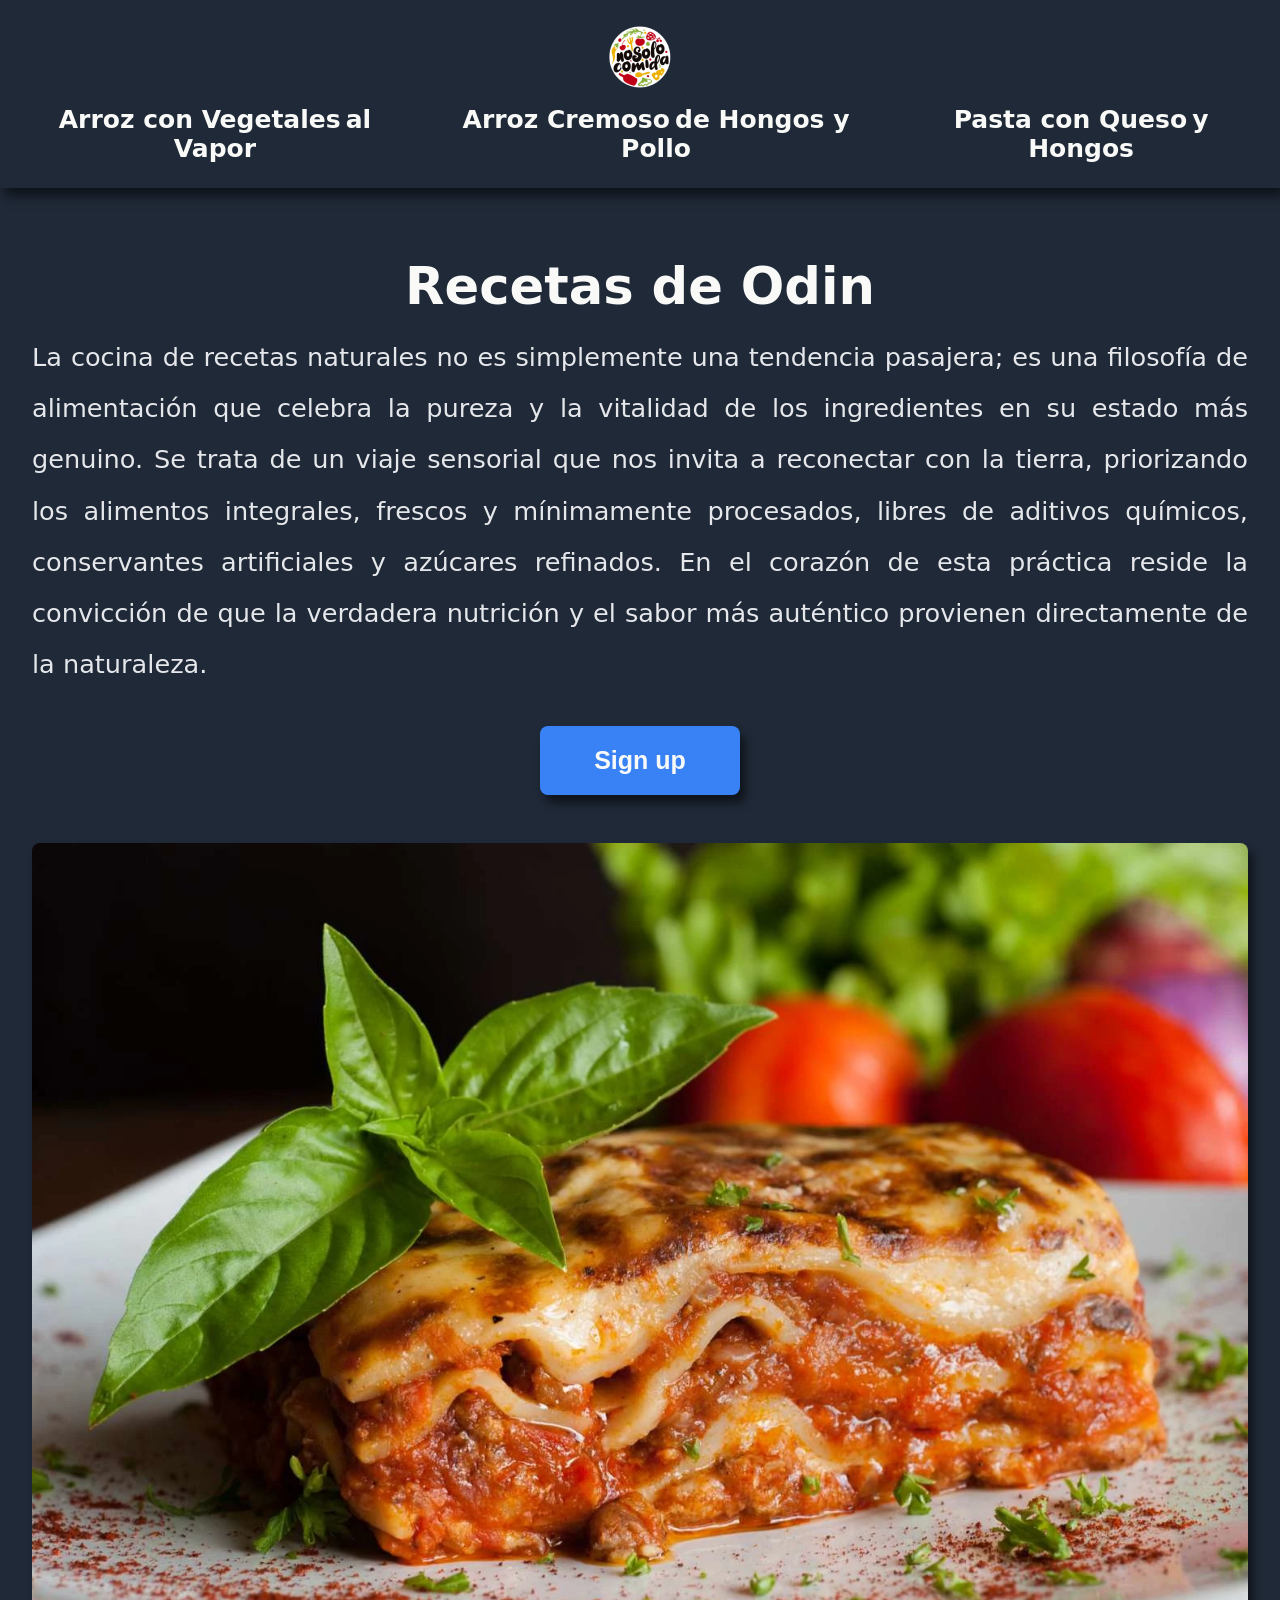
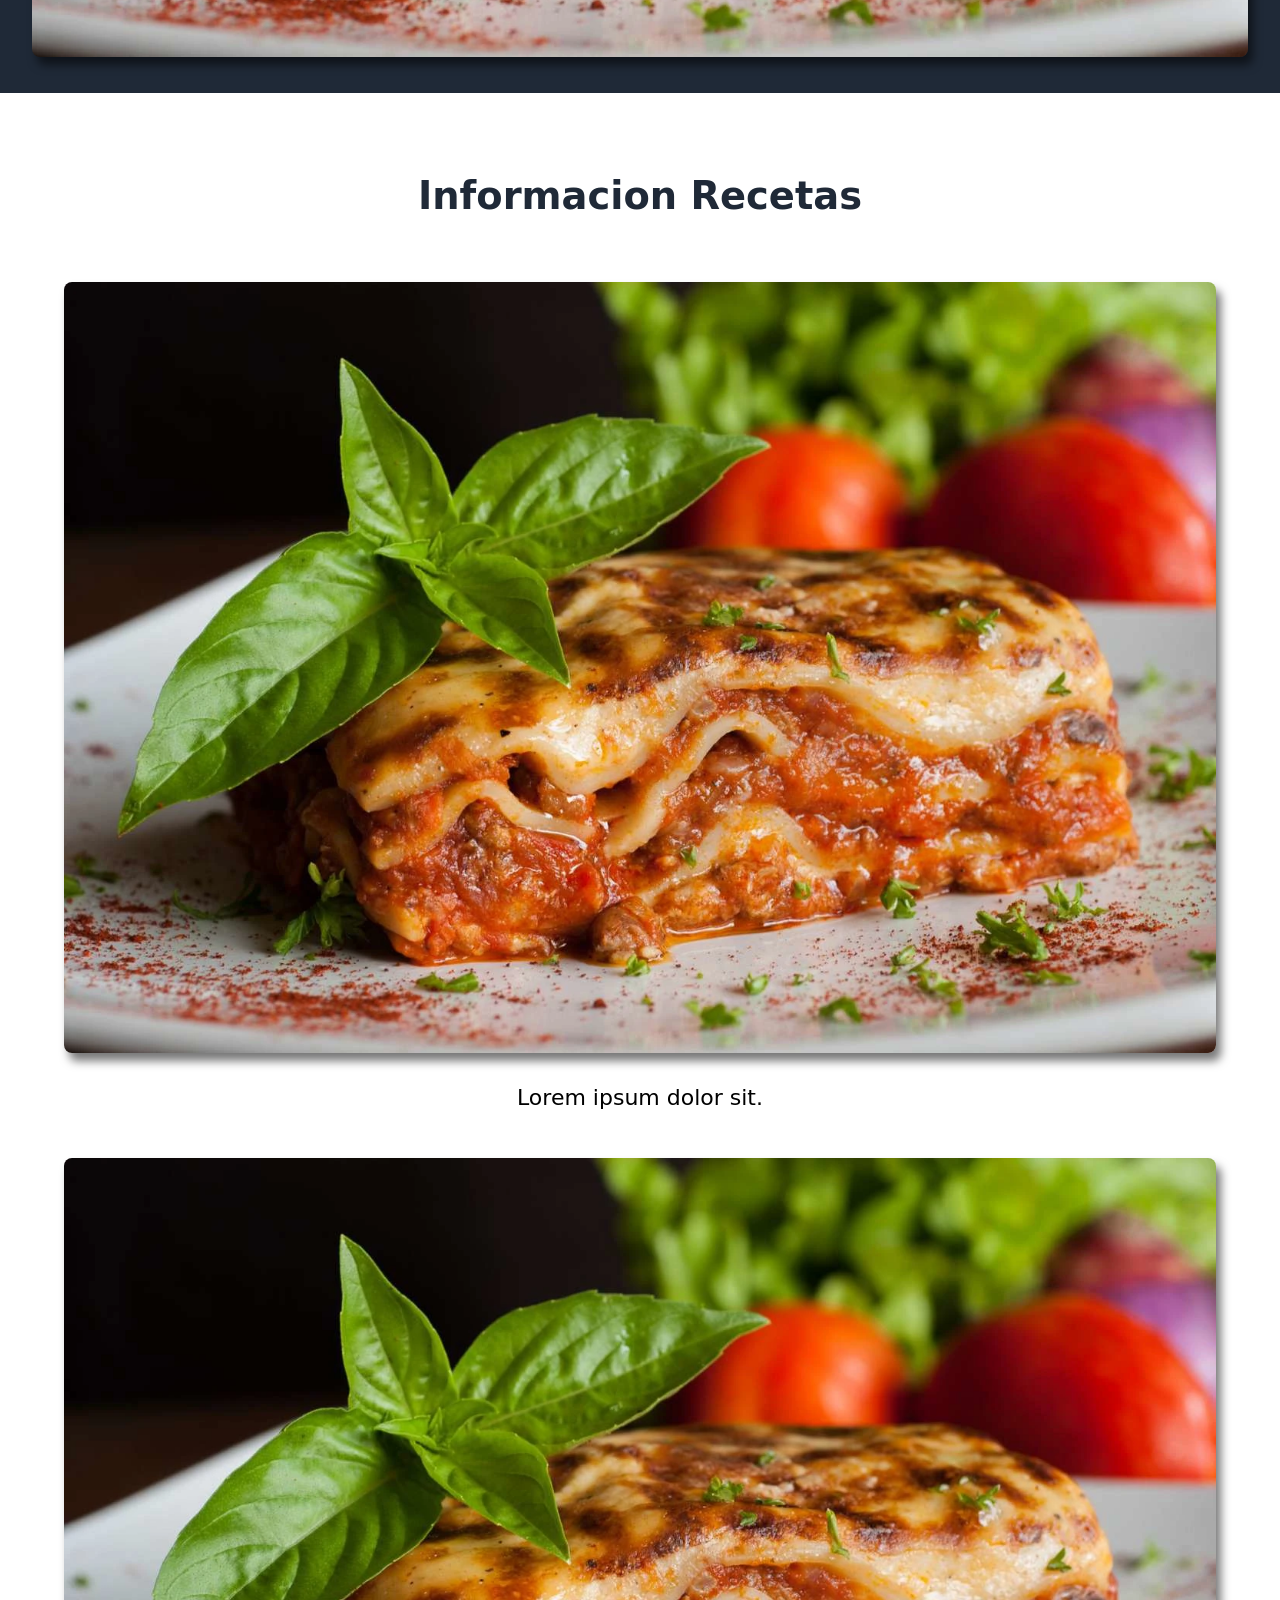
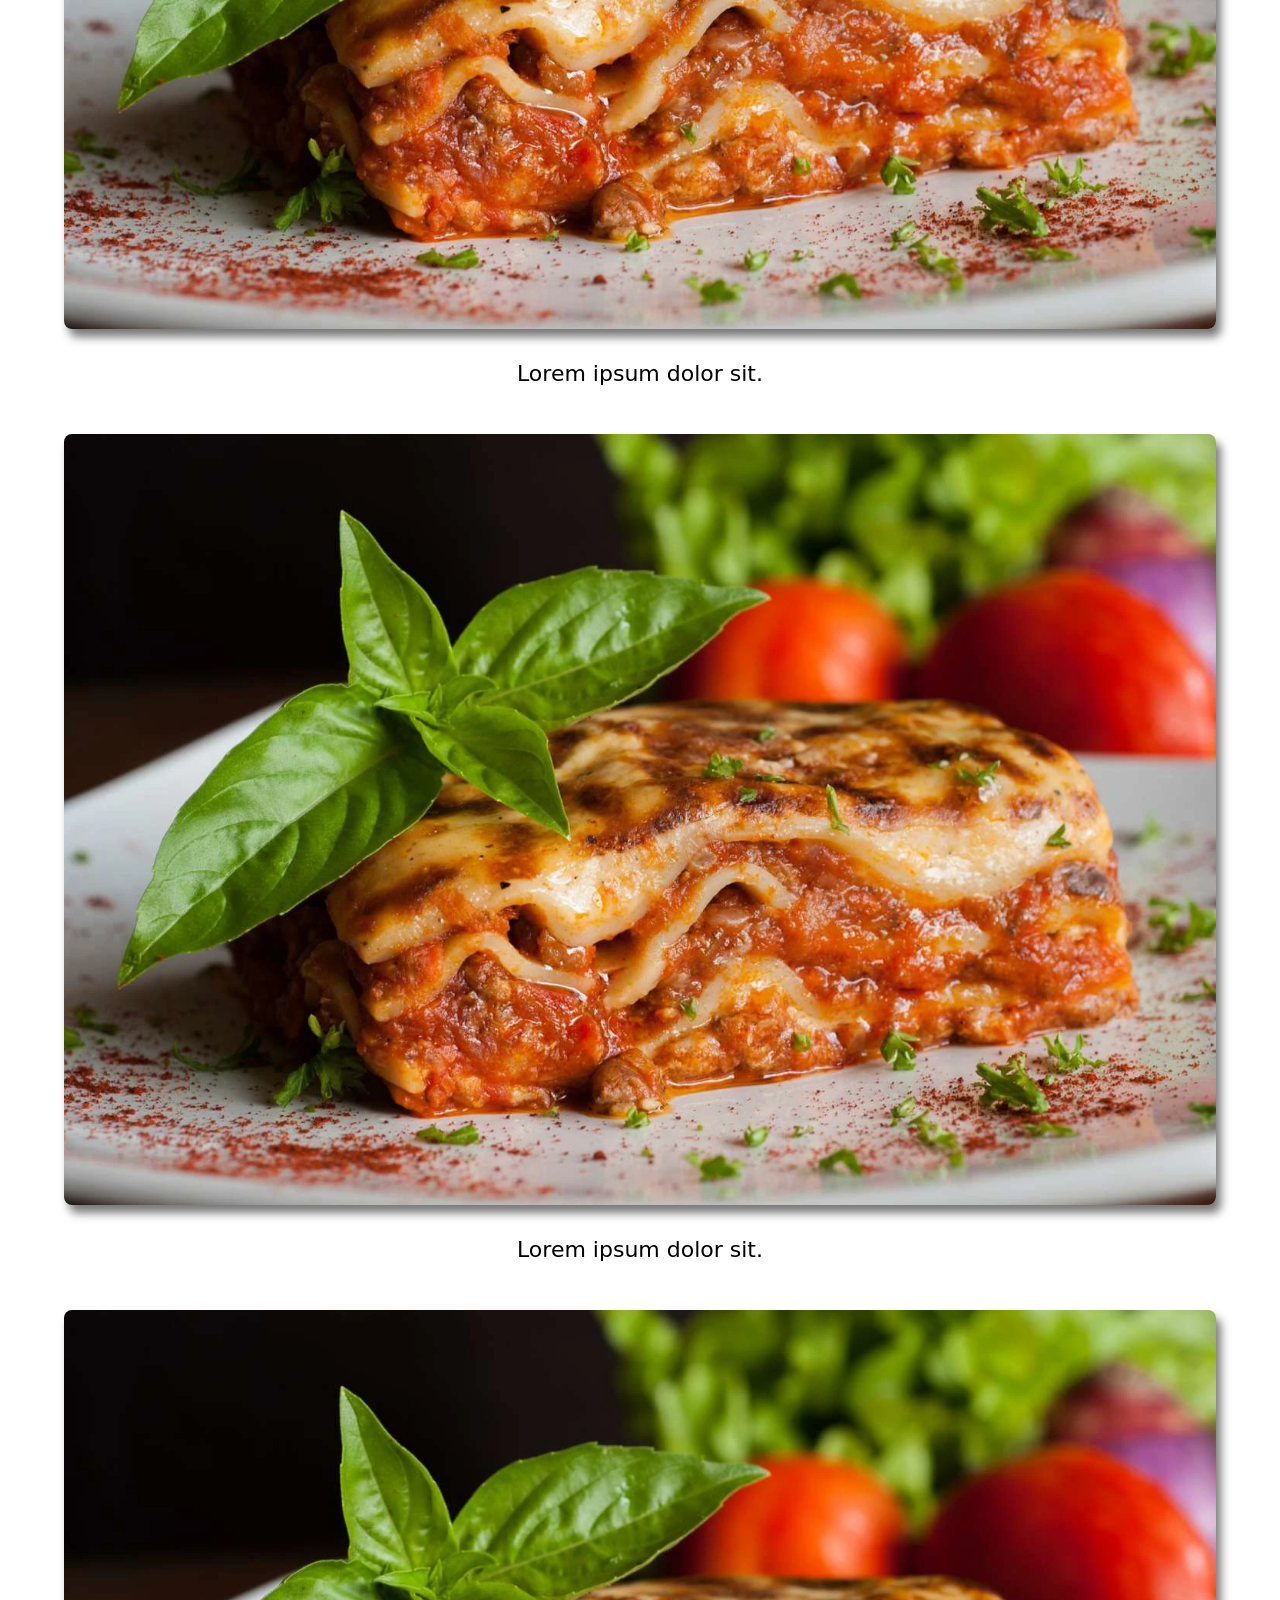
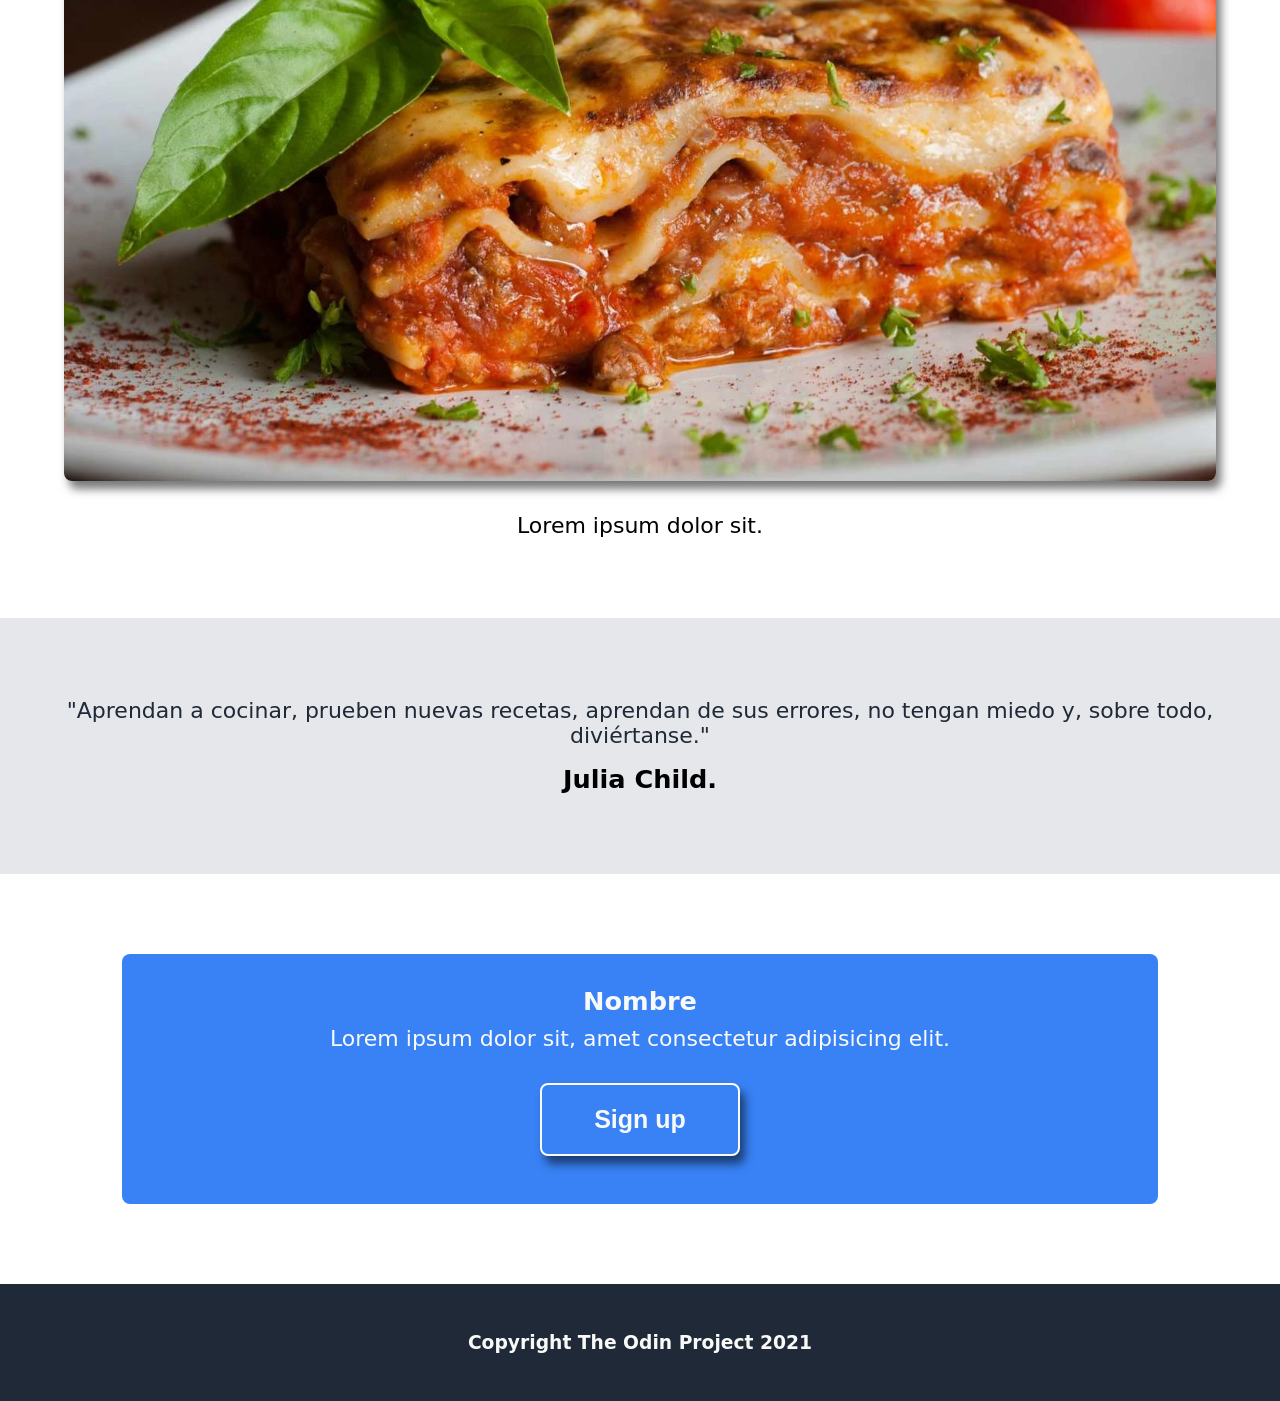
==== commit 36b203a9: "Add index.html index.css" ====
--- a/odin-recipes-original/index.html
+++ b/odin-recipes-original/index.html
@@ -61,36 +61,44 @@
             <h2 class="info__title">Informacion Recetas</h2>
             <div class="info__grid">
                 <article class="info__card">
-                    <div class="info__image-box">
-                        <img class="info__image" src="recipies/image/lasagna.webp" alt="">
-                    </div>
-                    <p class="info__text">
-                        Lorem ipsum dolor sit.
-                    </p>
+                    <a class="info__link" href="#">
+                        <div class="info__image-box">
+                            <img class="info__image" src="recipies/image/lasagna.webp" alt="">
+                        </div>
+                        <p class="info__text">
+                            Lorem ipsum dolor sit.
+                        </p>
+                    </a>
                 </article>
                 <article class="info__card">
-                    <div class="info__image-box">
-                        <img class="info__image" src="recipies/image/lasagna.webp" alt="">
-                    </div>
-                    <p class="info__text">
-                        Lorem ipsum dolor sit.
-                    </p>
+                    <a class="info__link" href="#">
+                        <div class="info__image-box">
+                            <img class="info__image" src="recipies/image/lasagna.webp" alt="">
+                        </div>
+                        <p class="info__text">
+                            Lorem ipsum dolor sit.
+                        </p>
+                    </a>
                 </article>
                 <article class="info__card">
-                    <div class="info__image-box">
-                        <img class="info__image" src="recipies/image/lasagna.webp" alt="">
-                    </div>
-                    <p class="info__text">
-                        Lorem ipsum dolor sit.
-                    </p>
+                    <a class="info__link" href="#">
+                        <div class="info__image-box">
+                            <img class="info__image" src="recipies/image/lasagna.webp" alt="">
+                        </div>
+                        <p class="info__text">
+                            Lorem ipsum dolor sit.
+                        </p>
+                    </a>
                 </article>
                 <article class="info__card">
-                    <div class="info__image-box">
-                        <img class="info__image" src="recipies/image/lasagna.webp" alt="">
-                    </div>
-                    <p class="info__text">
-                        Lorem ipsum dolor sit.
-                    </p>
+                    <a class="info__link" href="#">
+                        <div class="info__image-box">
+                            <img class="info__image" src="recipies/image/lasagna.webp" alt="">
+                        </div>
+                        <p class="info__text">
+                            Lorem ipsum dolor sit.
+                        </p>
+                    </a>
                 </article>
             </div>
         </section>
--- a/odin-recipes-original/index.css
+++ b/odin-recipes-original/index.css
@@ -2,23 +2,23 @@
 body{margin:0;padding:0;min-height:100dvh;font-family:system-ui, -apple-system, BlinkMacSystemFont, 'Segoe UI', Roboto, Oxygen, Ubuntu, Cantarell, 'Open Sans', 'Helvetica Neue', sans-serif;display:flex;flex-direction:column}
 h1,h2,h3,ul,p{margin:0;padding:0}
 img{max-width:100%;height:auto}
+button{padding:20px;width:clamp(200px, 20vw, 200px);background-color:var(--background);border:none;font-size:clamp(16px, 2vw, 25px);color:var(--color-title);font-weight:900;cursor:pointer}
 .navbar, .hero, .info, .quote, .cta, .footer{box-sizing:border-box}
-button{padding:20px;width:clamp(200px, 20vw, 200px);background-color:var(--background);border:none;font-size:clamp(16px, 2vw, 25px);color:var(--color-title);font-weight:900;cursor:pointer}
 .info, .quote, .cta, .footer{padding:5em 2em}
 .quote__author, .cta__title{font-size:clamp(22px, 2vw, 30px)}
 .info__text, .quote__text, .cta__text{font-size:clamp(18px, 2vw, 22px)}
 /* NAVBAR */
-.navbar{width:100%;position:fixed;top:0;display:flex;justify-content:center;align-items:center;gap:1em;padding:25px;box-shadow:5px 8px 10px #0008;background-color:var(--background-color);flex-wrap:wrap}
+.navbar{width:100%;position:fixed;top:0;z-index:10;display:flex;justify-content:center;align-items:center;gap:1em;padding:25px;box-shadow:5px 8px 10px #0008;background-color:var(--background-color);flex-wrap:wrap}
 .navbar__container{width:200;display:flex}
-.navbar__logo{max-width:100%;height:auto}
+.navbar__logo{max-width:100%;height:auto;cursor:pointer}
 .navbar__list{display:flex;list-style:none;gap:2em;align-items:center;text-align:center}
-.navbar__link{color:var(--color-title);text-decoration:none}
-.navbar__text{font-size:clamp(16px, 2vw, 25px);font-weight:900}
+.navbar__link{text-decoration:none}
+.navbar__text{color:var(--color-title);font-size:clamp(16px, 2vw, 25px);font-weight:900}
 /* HERO */
 .hero{display:flex;gap:3em;padding:16em 2em 2em;min-height:100dvh;flex-wrap:wrap;background-color: var(--background-color)}
 .hero__container{flex-grow:1;flex-basis:100px;display:flex;flex-direction:column;gap:1em}
 .hero__title{font-size:clamp(38px, 4vw, 60px);color:var(--color-title);font-weight:900;text-align:center}
-.hero__text{font-size:clamp(16px, 2vw, 25px);color:var(--color-text);text-wrap:balance;line-height:2;text-align:justify}
+.hero__text{font-size:clamp(20px, 2vw, 30px);color:var(--color-text);text-wrap:balance;line-height:2;text-align:justify}
 .hero__button{margin-top:20px;align-self:center}
 .hero__button, .hero__image, .info__image-box, .info__image, .cta__container, .cta__button{border-radius:8px}
 .hero__media{flex-grow:1;width:auto;margin:auto}
@@ -26,10 +26,12 @@
 /* SECCION INFO */
 .info{display:flex;flex-direction:column;gap:4em}
 .info__title{font-size:clamp(30px, 3vw, 45px);color:var(--background-color);font-weight:900;text-align:center}
-.info__grid{display:flex;margin:auto;width:90%;justify-content:space-evenly;flex-wrap:wrap;gap:2em}
-.info__card{display:flex;flex-direction:column;text-align:center;gap:2em;width:clamp(320px, 90vw, 1200px)}
+.info__grid{display:flex;justify-content:center;gap:3em;flex-wrap:wrap}
+.info__card{display:flex;flex-direction:column;text-align:center;width:clamp(320px, 90vw, 1200px)}
+.info__link{display:flex;flex-direction:column;gap:2em;text-decoration:none}
 .info__image-box{display:flex;justify-content:center}
 .info__image{max-width:100%;height:auto}
+.info__text{font-size:clamp(20px, 2vw, 22px);color:#000}
 /* SECCION CITA */
 .quote{background-color:var(--color-text);display:flex;flex-direction:column;gap:1em;text-align:center}
 .quote__text{color:var(--background-color);font-weight:300;;width:100%}
@@ -43,12 +45,22 @@
 /* MEDIA QUERIES */
 @media (min-width: 1350px) {
     /* NAVBAR */
-    .navbar{justify-content:space-between}
-    .navbar__list{gap:4em}
+    .navbar{justify-content:space-between;padding:25px 45px}
+    .navbar__list{gap:3em}
+    .navbar__text{transition:.2s ease color}
+    .navbar__link:hover .navbar__text{color:var(--background)}
     .hero{gap:2em;padding:13em 2em 4em;flex-wrap:nowrap}
     .hero__container{gap:2em;justify-content:center}
     .hero__text{padding: 0 1em;}
-    .hero__media{width:300px}
+    .hero__media{width:300px;margin: 0;}
+    button{transition:.2s ease scale, .2s ease background-color, .2s ease color, .2s ease font-size, .2s ease border, .2s ease box-shadow}
+    button:hover{scale:.9;background-color:var(--color-title);color:var(--background);box-shadow:none}
     /* INFO */
-    .info__grid{flex-wrap:nowrap;gap:3em}
+    .info__grid{flex-wrap:nowrap;gap:3em;width:90%;margin:auto}
+    .info__link{transition:.2s ease scale;gap:1.2em}
+    .info__link:hover{scale:1.1}
+    .info__link:hover .info__text{transition: .2s ease font-size, .2s ease color, .2s ease font-weight;color:var(--background);font-weight:900}
+    .info__image-box{position:relative;transition:.2s ease background-color, .2s ease border-radius, .2s ease visibility}
+    .info__image-box::before{content:"";position:absolute;inset:0;background-color:#0002;border-radius:10px;visibility:hidden}
+    .info__link:hover .info__image-box::before{visibility:visible}
 }
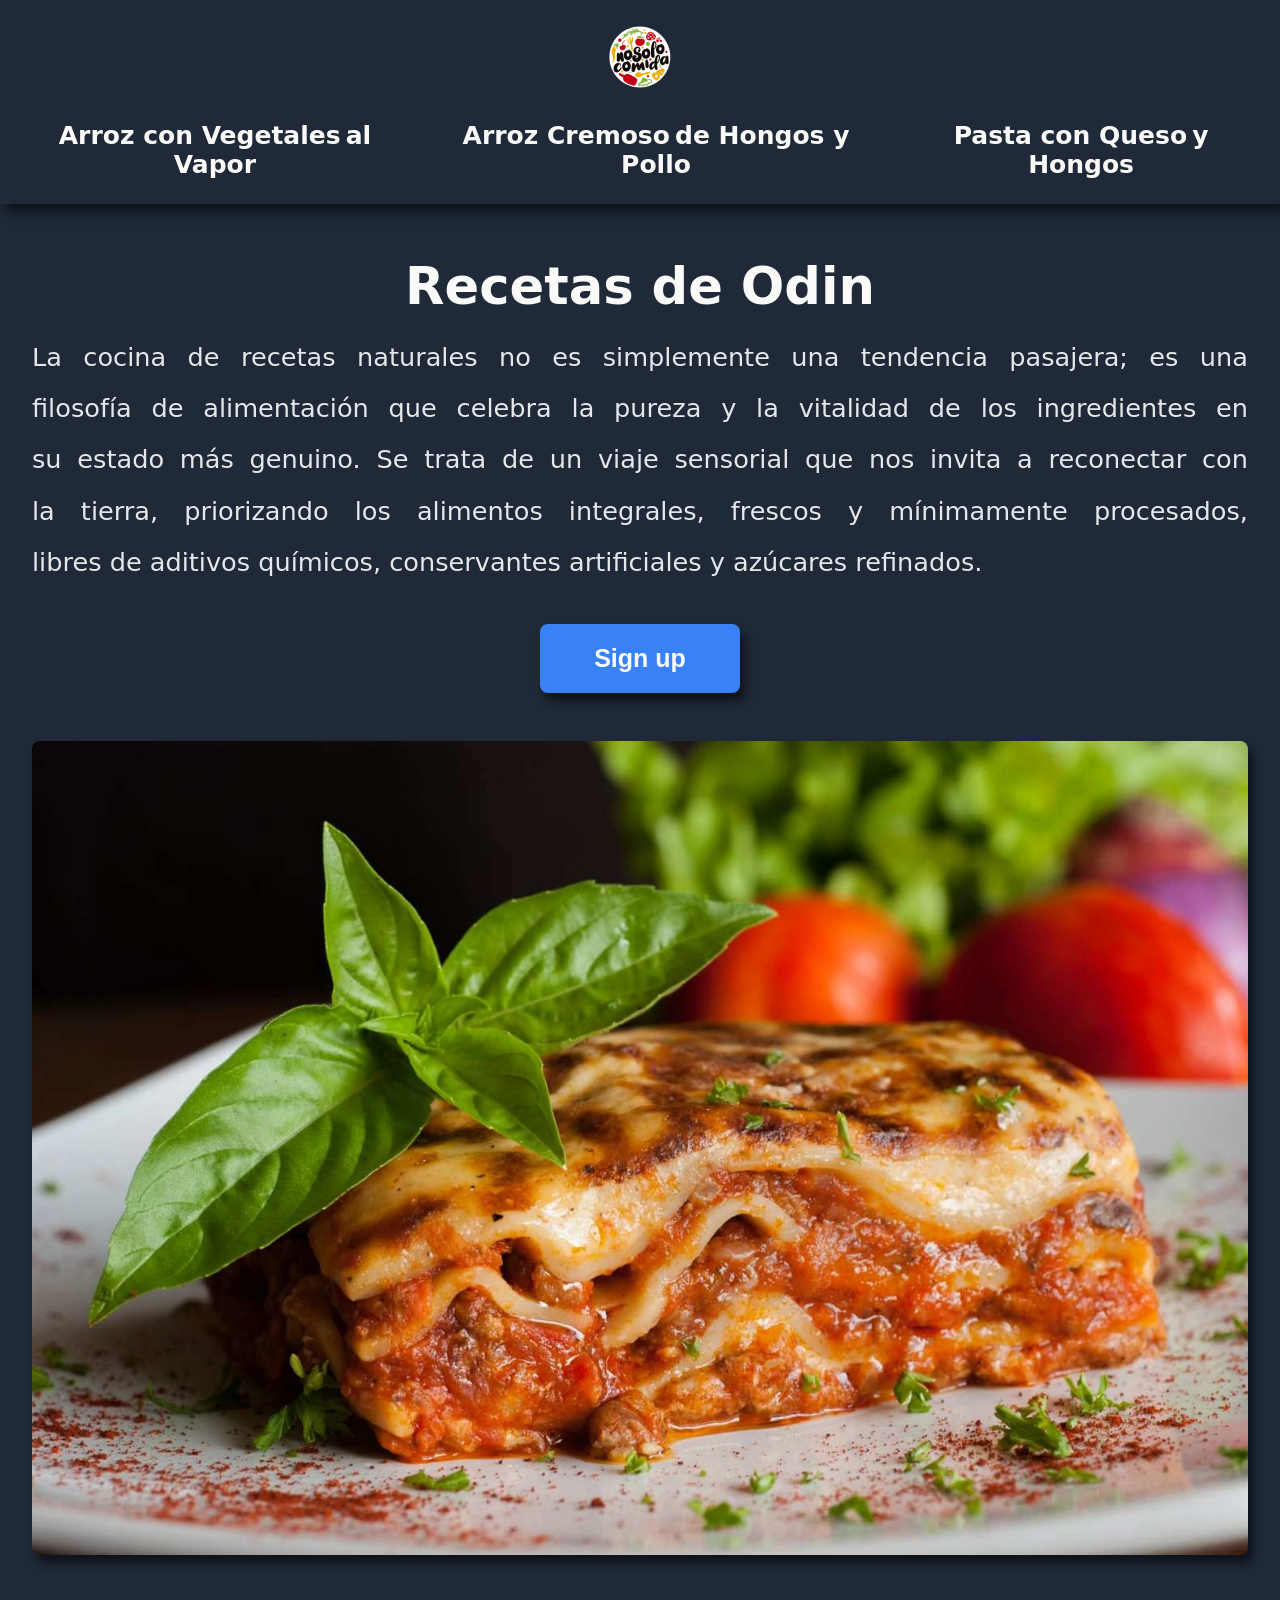
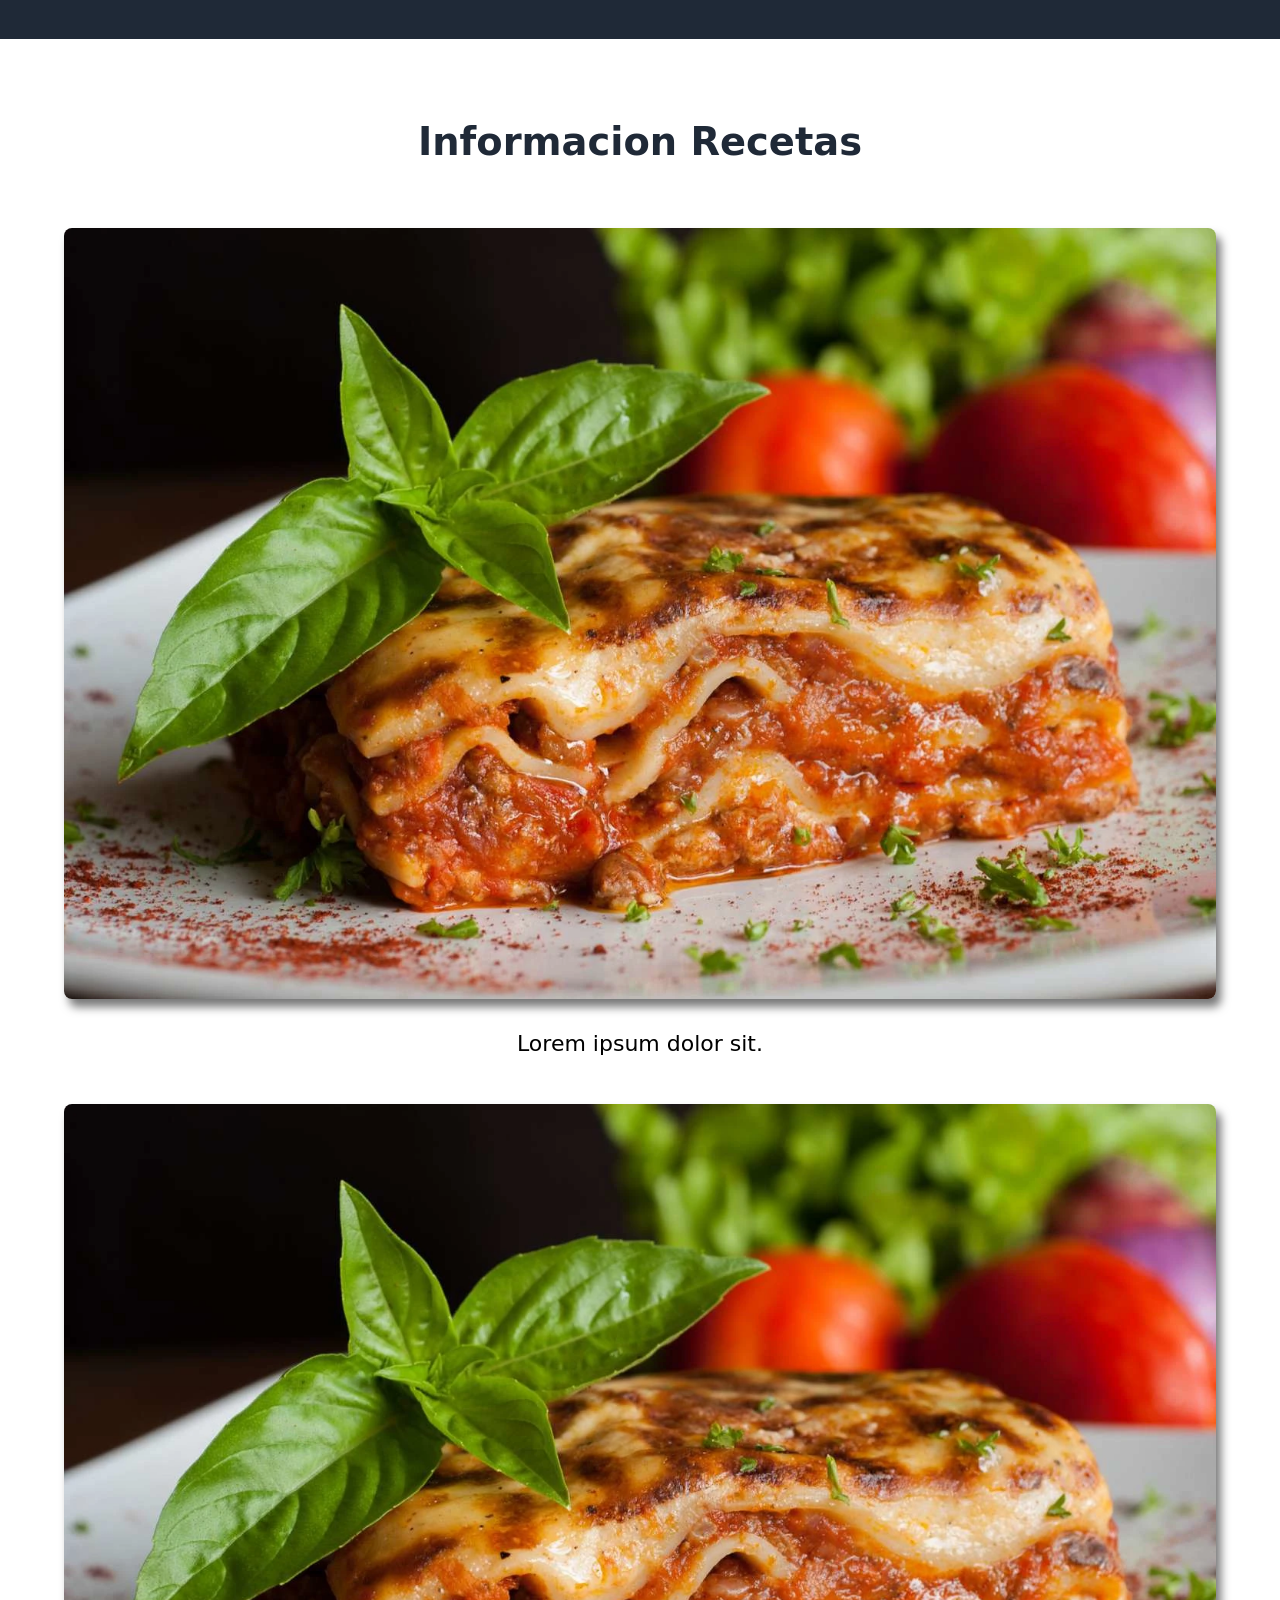
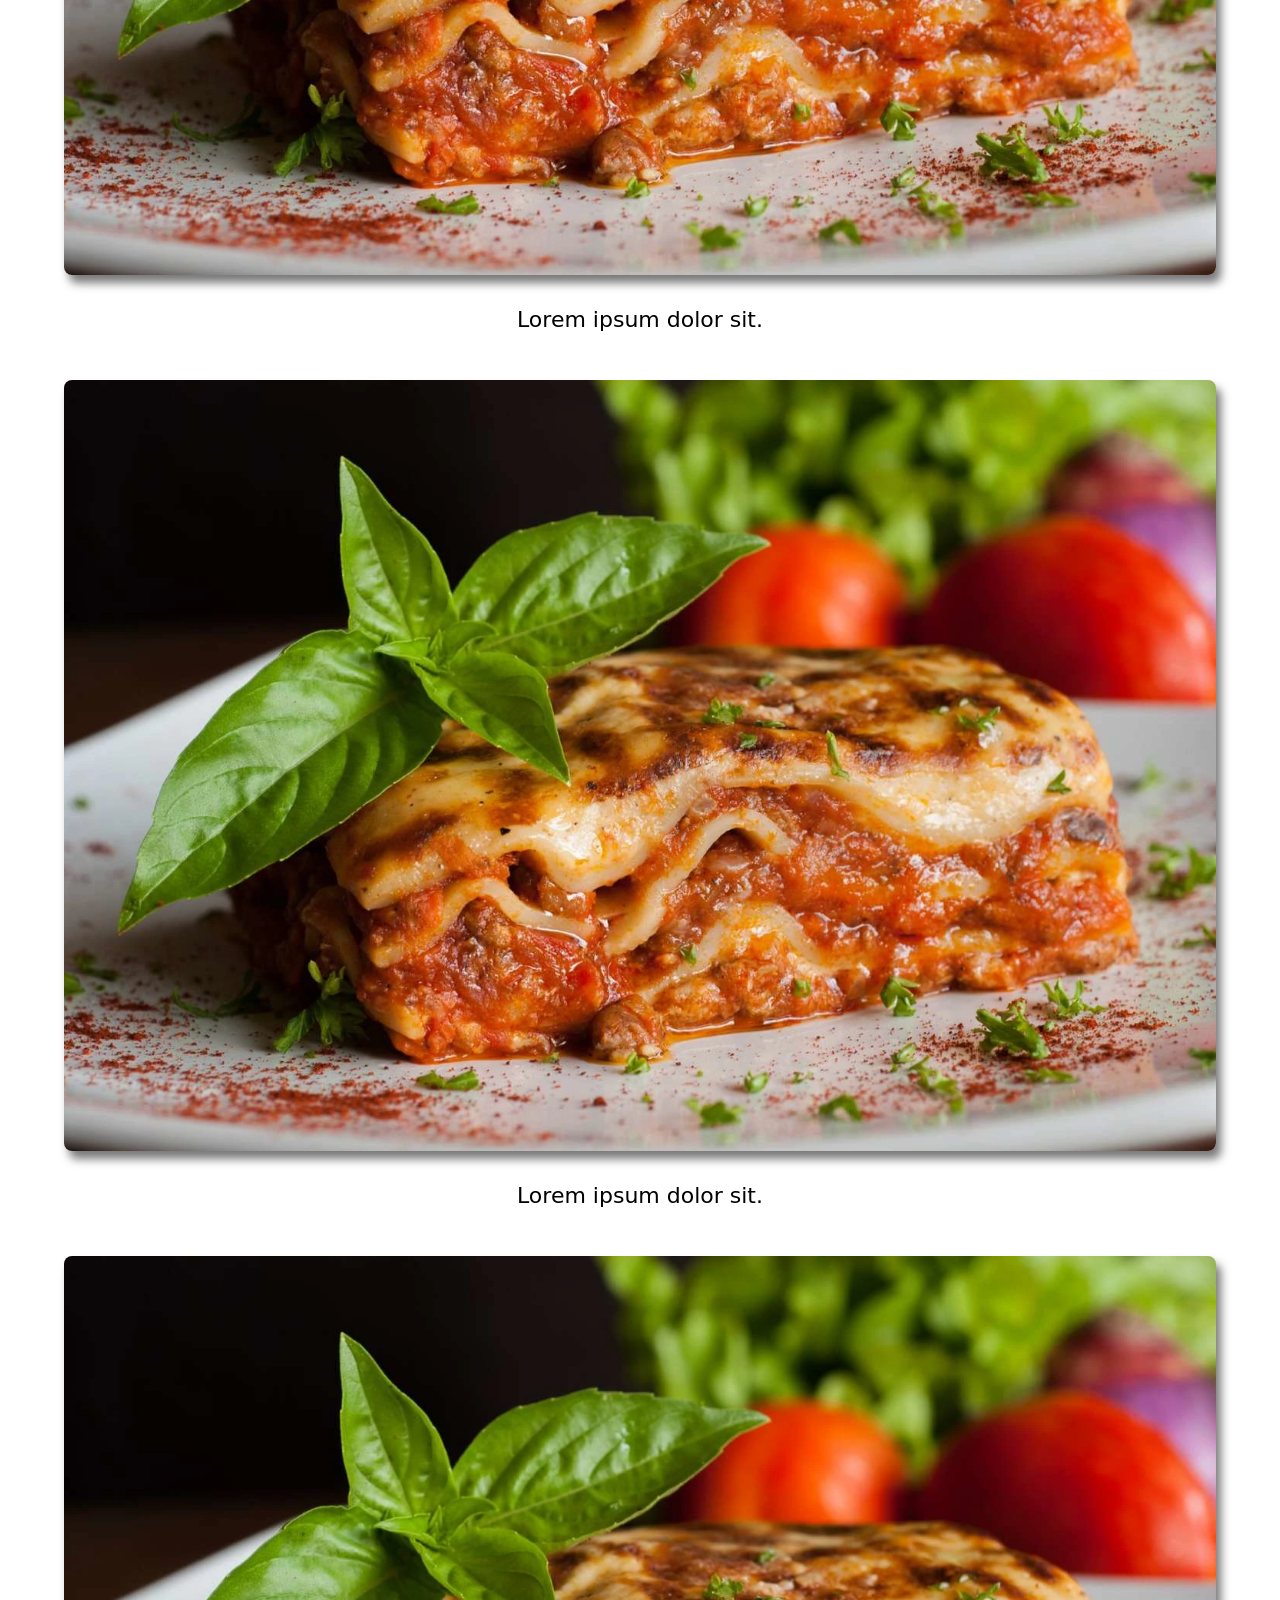
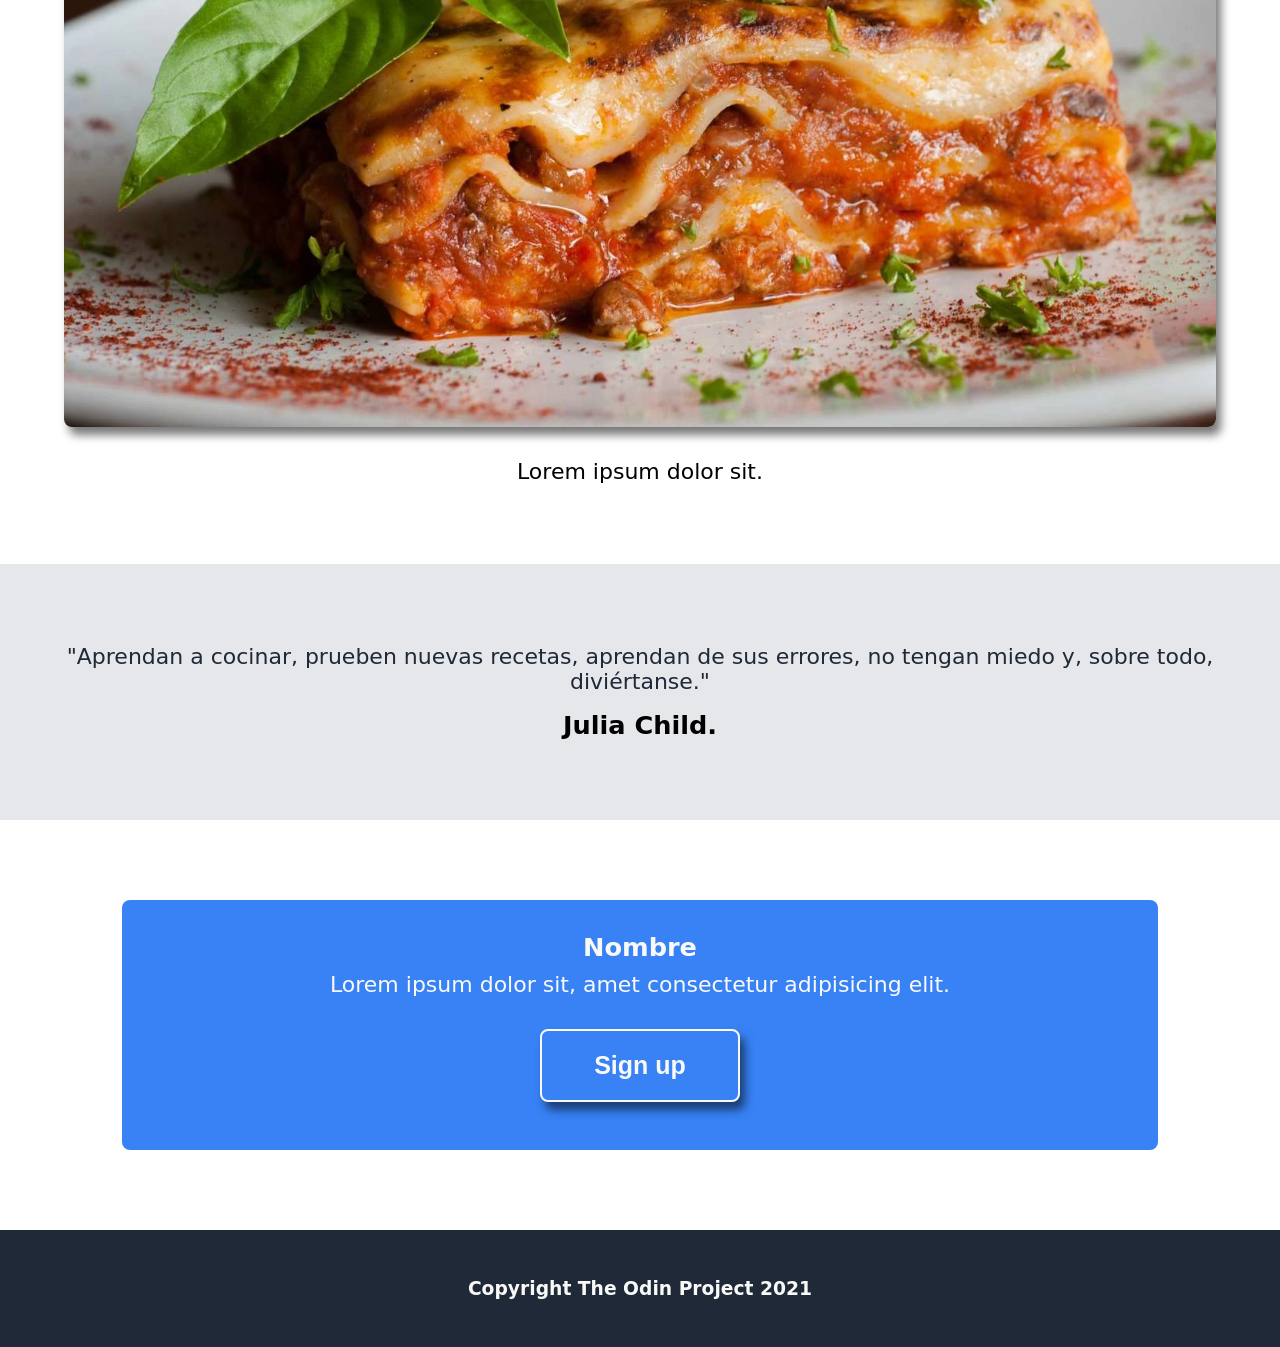
==== commit 108490d0: "Add index.html index.css" ====
--- a/odin-recipes-original/index.html
+++ b/odin-recipes-original/index.html
@@ -13,9 +13,9 @@
 <body>
     <header class="header">
         <nav class="navbar">
-            <div class="navbar__container">
+            <a href="index.html" class="navbar__container">
                 <img class="navbar__logo" src="recipies/image/logo.ico" alt="logo">
-            </div>
+            </a>
             <ul class="navbar__list">
                 <li class="navbar__item">
                     <a class="navbar__link" href="recipies/arroz-con-vegetales-al-vapor.html">
@@ -45,8 +45,7 @@
                     alimentación que celebra la pureza y la vitalidad de los ingredientes en su estado más genuino. Se
                     trata de un viaje sensorial que nos invita a reconectar con la tierra, priorizando los alimentos
                     integrales, frescos y mínimamente procesados, libres de aditivos químicos, conservantes artificiales
-                    y azúcares refinados. En el corazón de esta práctica reside la convicción de que la verdadera
-                    nutrición y el sabor más auténtico provienen directamente de la naturaleza.
+                    y azúcares refinados.
                 </p>
                 <button class="hero__button">Sign up</button>
             </div>
--- a/odin-recipes-original/index.css
+++ b/odin-recipes-original/index.css
@@ -8,20 +8,20 @@
 .quote__author, .cta__title{font-size:clamp(22px, 2vw, 30px)}
 .info__text, .quote__text, .cta__text{font-size:clamp(18px, 2vw, 22px)}
 /* NAVBAR */
-.navbar{width:100%;position:fixed;top:0;z-index:10;display:flex;justify-content:center;align-items:center;gap:1em;padding:25px;box-shadow:5px 8px 10px #0008;background-color:var(--background-color);flex-wrap:wrap}
-.navbar__container{width:200;display:flex}
+.navbar{width:100%;position:fixed;top:0;z-index:10;display:flex;justify-content:center;align-items:center;gap:2em;padding:25px;box-shadow:5px 8px 10px #0008;background-color:var(--background-color);flex-wrap:wrap}
+.navbar__container{display:flex}
 .navbar__logo{max-width:100%;height:auto;cursor:pointer}
 .navbar__list{display:flex;list-style:none;gap:2em;align-items:center;text-align:center}
 .navbar__link{text-decoration:none}
 .navbar__text{color:var(--color-title);font-size:clamp(16px, 2vw, 25px);font-weight:900}
 /* HERO */
-.hero{display:flex;gap:3em;padding:16em 2em 2em;min-height:100dvh;flex-wrap:wrap;background-color: var(--background-color)}
+.hero{display:flex;gap:3em;padding:16em 2em 5em;min-height:100dvh;flex-wrap:wrap;background-color: var(--background-color)}
 .hero__container{flex-grow:1;flex-basis:100px;display:flex;flex-direction:column;gap:1em}
 .hero__title{font-size:clamp(38px, 4vw, 60px);color:var(--color-title);font-weight:900;text-align:center}
 .hero__text{font-size:clamp(20px, 2vw, 30px);color:var(--color-text);text-wrap:balance;line-height:2;text-align:justify}
 .hero__button{margin-top:20px;align-self:center}
 .hero__button, .hero__image, .info__image-box, .info__image, .cta__container, .cta__button{border-radius:8px}
-.hero__media{flex-grow:1;width:auto;margin:auto}
+.hero__media{flex-grow:1;margin:auto}
 .hero__button, .hero__image, .info__image, .cta__button{box-shadow:5px 8px 10px #0008}
 /* SECCION INFO */
 .info{display:flex;flex-direction:column;gap:4em}
@@ -43,16 +43,19 @@
 /* FOOTER */
 .footer{background-color:var(--background-color);color:var(--color-title);text-align:center;padding:3em 2em}
 /* MEDIA QUERIES */
-@media (min-width: 1350px) {
+/* 1350PX */
+@media (min-width:1350px) {
     /* NAVBAR */
-    .navbar{justify-content:space-between;padding:25px 45px}
+    .info, .quote, .cta{margin:5em 15em}
+    .navbar{justify-content:space-between;padding:25px 11em}
     .navbar__list{gap:3em}
-    .navbar__text{transition:.2s ease color}
+    .navbar__item{width:250px}
     .navbar__link:hover .navbar__text{color:var(--background)}
-    .hero{gap:2em;padding:13em 2em 4em;flex-wrap:nowrap}
-    .hero__container{gap:2em;justify-content:center}
-    .hero__text{padding: 0 1em;}
-    .hero__media{width:300px;margin: 0;}
+    .navbar__text{transition:.2s ease color;text-wrap:balance}
+    .hero{gap:4em;padding:13em 10em 7em}
+    .hero__container{justify-content:center}
+    .hero__title{font-size:clamp(38px, 4vw, 60px);color:var(--color-title);font-weight:900}
+    .hero__text{padding:0 1em}
     button{transition:.2s ease scale, .2s ease background-color, .2s ease color, .2s ease font-size, .2s ease border, .2s ease box-shadow}
     button:hover{scale:.9;background-color:var(--color-title);color:var(--background);box-shadow:none}
     /* INFO */
@@ -63,4 +66,9 @@
     .info__image-box{position:relative;transition:.2s ease background-color, .2s ease border-radius, .2s ease visibility}
     .info__image-box::before{content:"";position:absolute;inset:0;background-color:#0002;border-radius:10px;visibility:hidden}
     .info__link:hover .info__image-box::before{visibility:visible}
+}
+/* 1900px */
+@media (min-width:1900px){
+    .hero{padding:13em 10em 7em;flex-wrap:nowrap}
+    .hero__text{width:750px}
 }
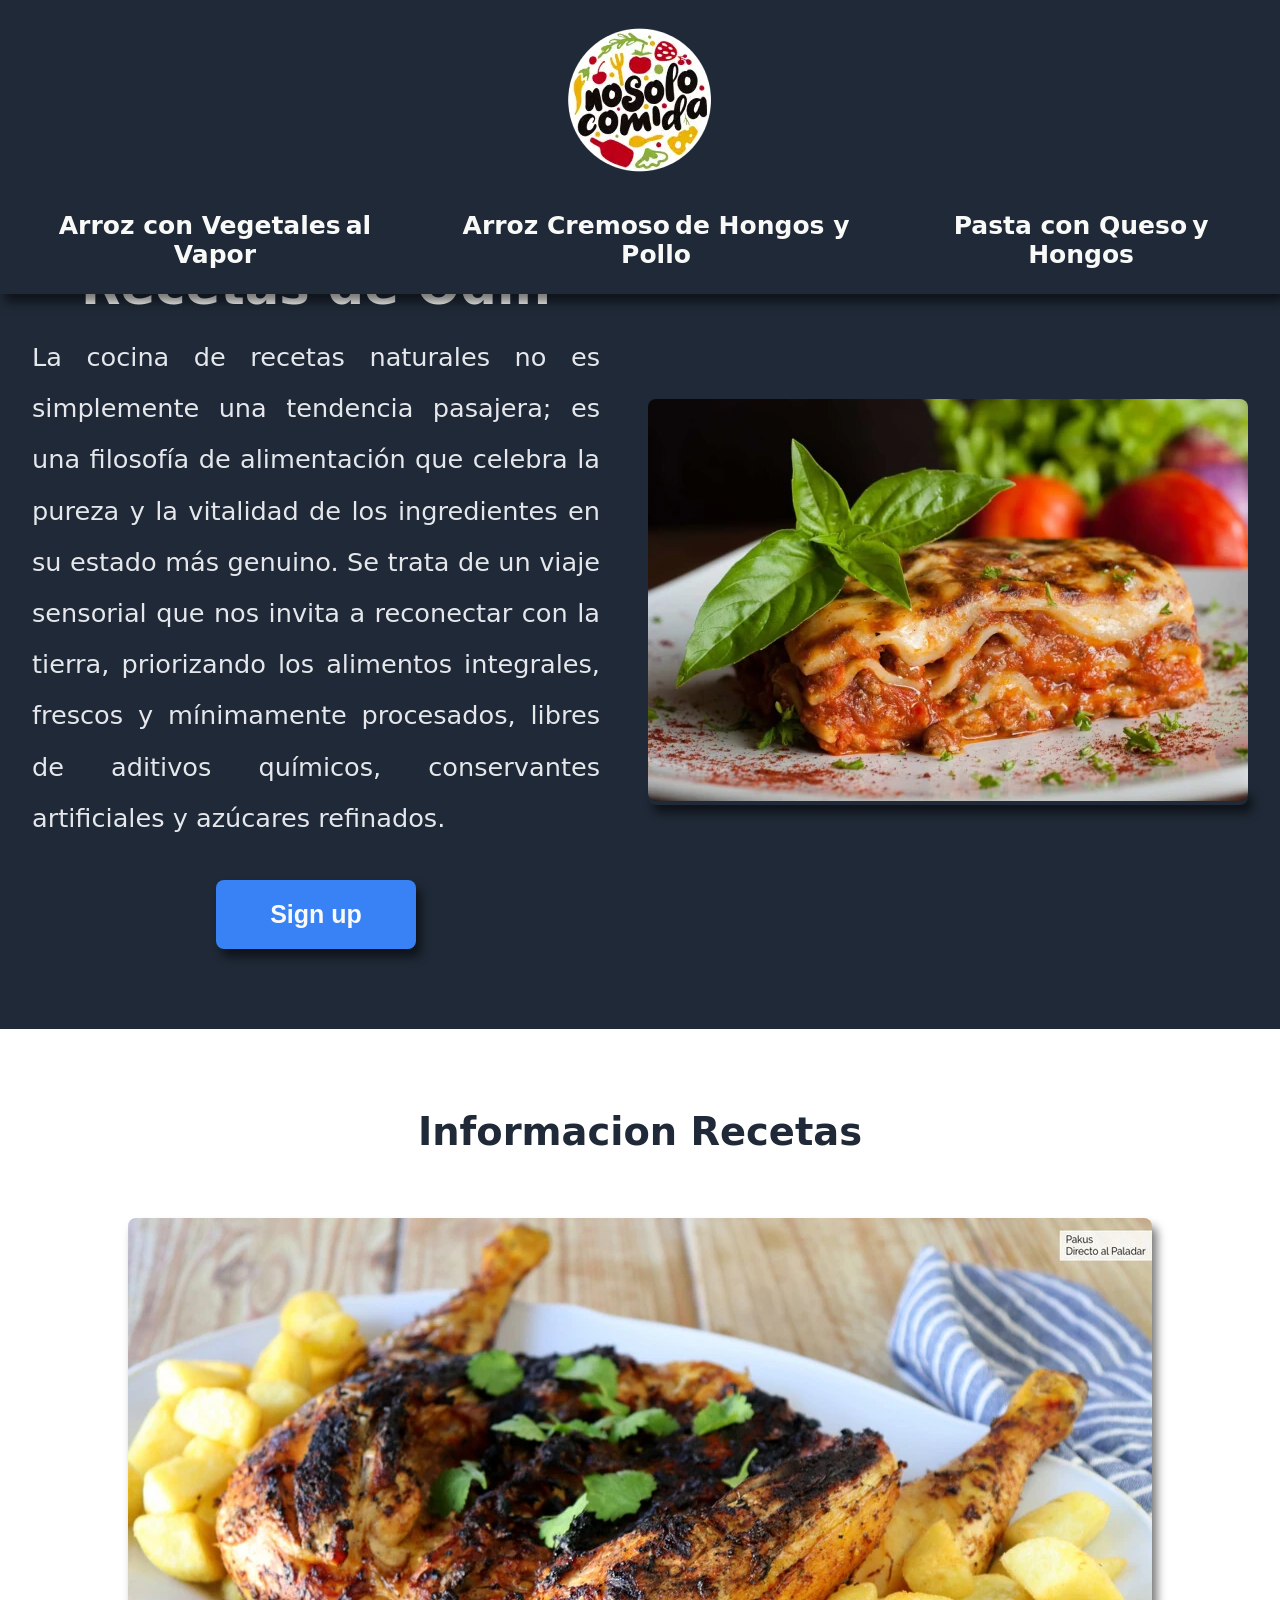
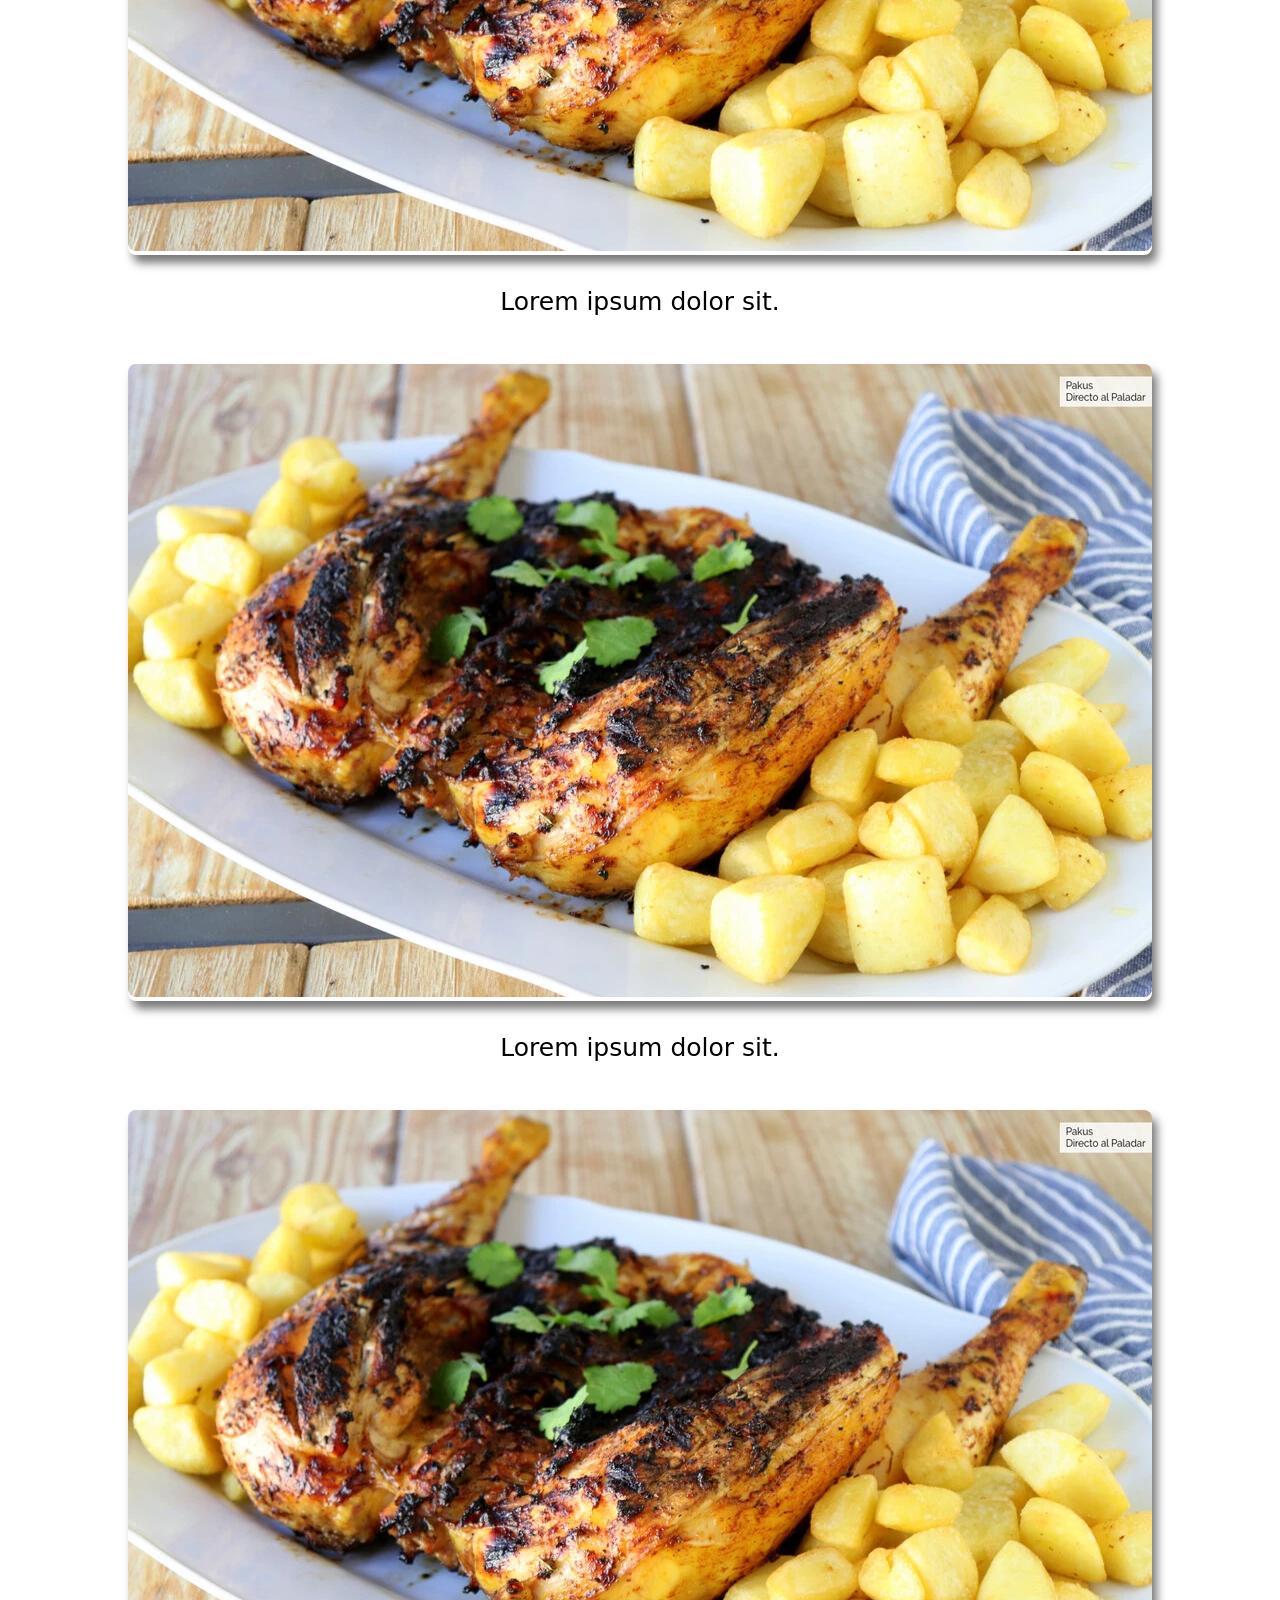
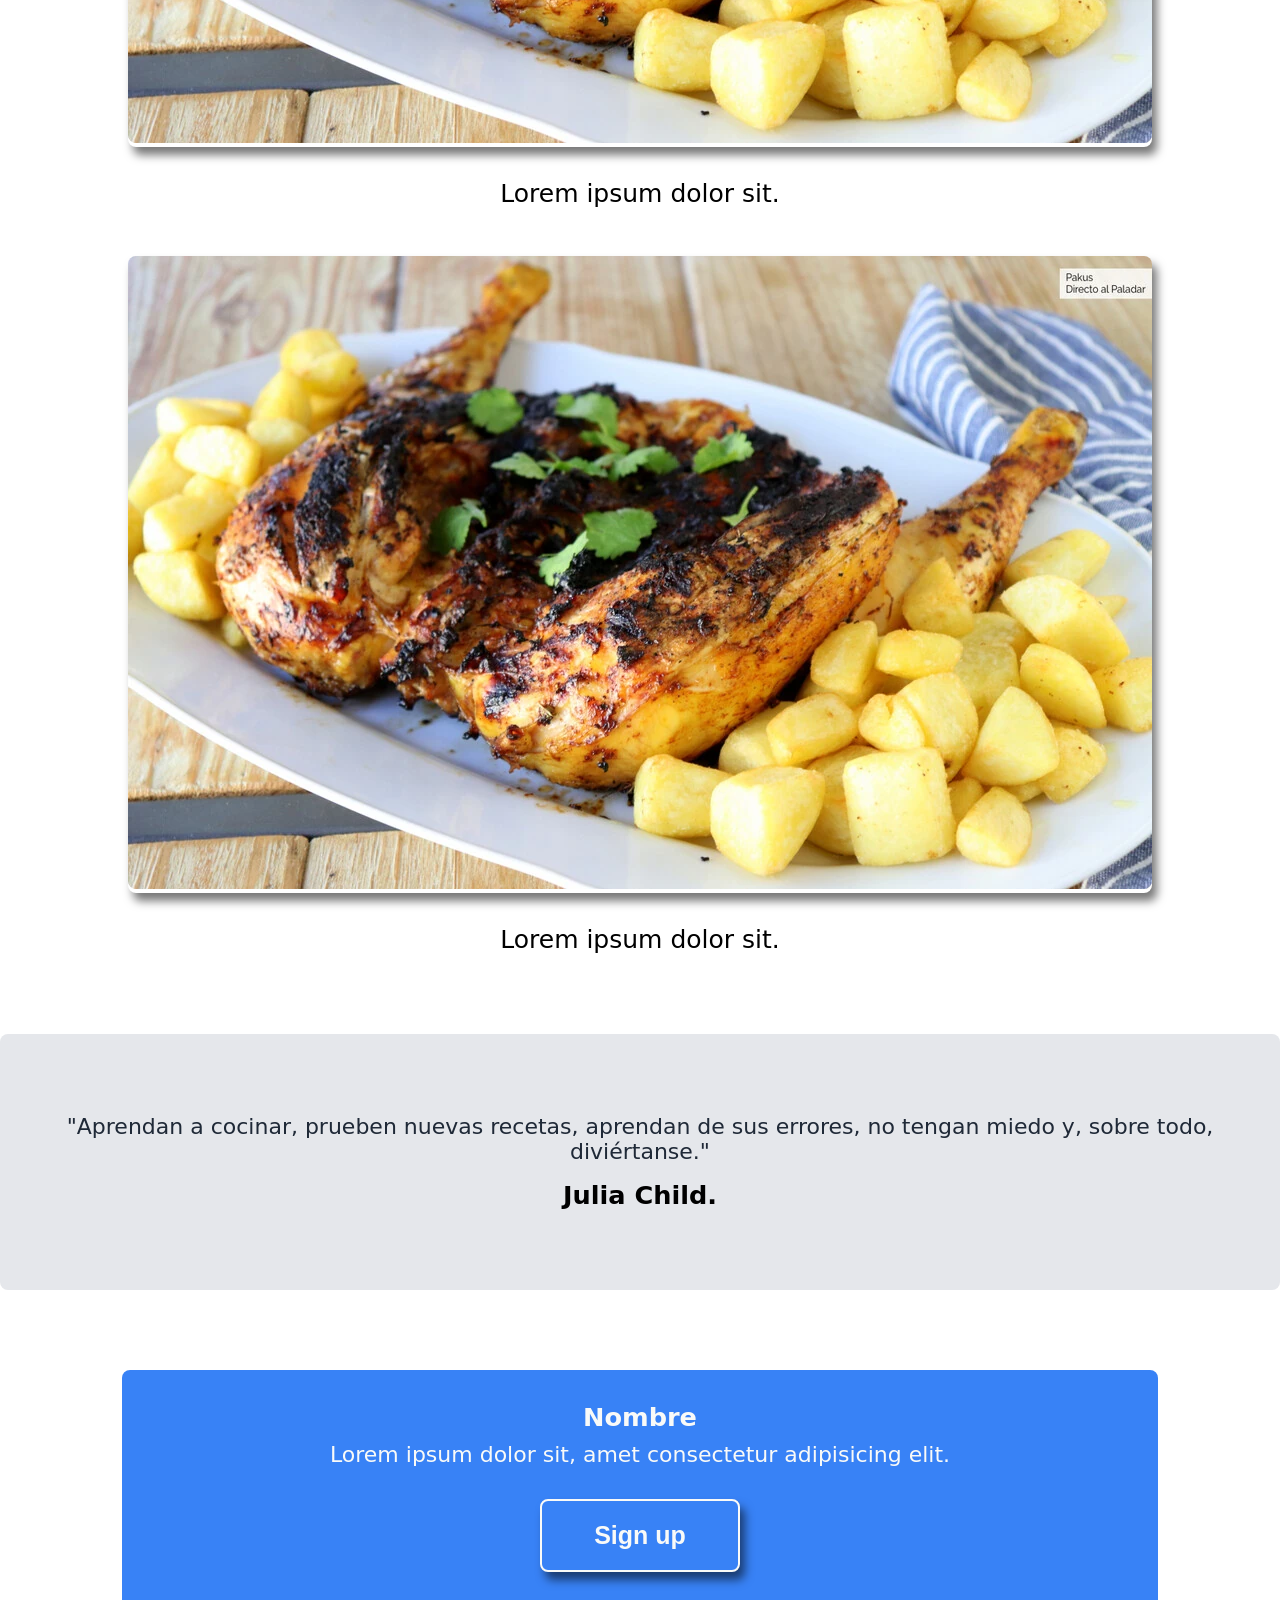
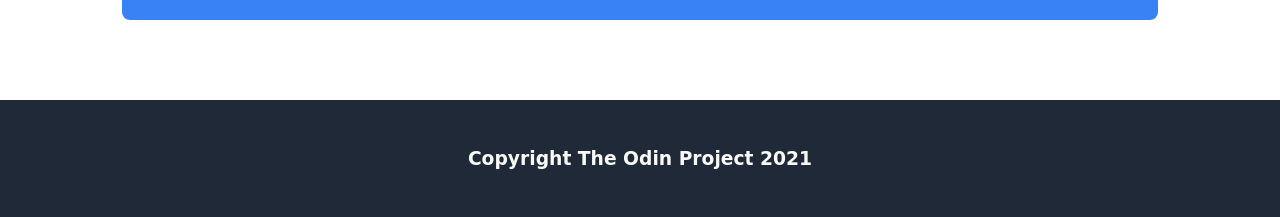
==== commit 7c51bb42: "Add index.css index.html" ====
--- a/odin-recipes-original/index.html
+++ b/odin-recipes-original/index.html
@@ -13,8 +13,12 @@
 <body>
     <header class="header">
         <nav class="navbar">
-            <a href="index.html" class="navbar__container">
-                <img class="navbar__logo" src="recipies/image/logo.ico" alt="logo">
+            <a class="navbar__logo-link" href="index.html">
+                <picture>
+                    <source media="(min-width: 700px)" srcset="recipies/image/logo.webp">
+                    <!-- móviles -->
+                    <img class="info__img" loading="lazy" src="recipies/image/logo.ico" alt="logo">
+                </picture>
             </a>
             <ul class="navbar__list">
                 <li class="navbar__item">
@@ -50,7 +54,11 @@
                 <button class="hero__button">Sign up</button>
             </div>
             <div class="hero__media">
-                <img class="hero__image" src="recipies/image/lasagna.webp" alt="recetas">
+                <picture class="hero__image">
+                    <source media="(min-width: 1350px)" srcset="recipies/image/lasagna.webp">
+                    <!-- móviles -->
+                    <img class="info__img" loading="lazy" src="recipies/image/lasagna-600px.webp" alt="logo">
+                </picture>
             </div>
         </article>
     </header>
@@ -62,7 +70,11 @@
                 <article class="info__card">
                     <a class="info__link" href="#">
                         <div class="info__image-box">
-                            <img class="info__image" src="recipies/image/lasagna.webp" alt="">
+                            <picture class="hero__image">
+                                <source media="(min-width: 700px)" srcset="recipies/image/pollo-a-la-brasa.webp">
+                                <!-- móviles -->
+                                <img class="info__img" loading="lazy" src="recipies/image/pollo-a-la-brasa-600px.webp" alt="logo">
+                            </picture>
                         </div>
                         <p class="info__text">
                             Lorem ipsum dolor sit.
@@ -72,7 +84,11 @@
                 <article class="info__card">
                     <a class="info__link" href="#">
                         <div class="info__image-box">
-                            <img class="info__image" src="recipies/image/lasagna.webp" alt="">
+                            <picture class="hero__image">
+                                <source media="(min-width: 700px)" srcset="recipies/image/pollo-a-la-brasa.webp">
+                                <!-- móviles -->
+                                <img class="info__img" loading="lazy" src="recipies/image/pollo-a-la-brasa-600px.webp" alt="logo">
+                            </picture>
                         </div>
                         <p class="info__text">
                             Lorem ipsum dolor sit.
@@ -82,7 +98,11 @@
                 <article class="info__card">
                     <a class="info__link" href="#">
                         <div class="info__image-box">
-                            <img class="info__image" src="recipies/image/lasagna.webp" alt="">
+                            <picture class="hero__image">
+                                <source media="(min-width: 700px)" srcset="recipies/image/pollo-a-la-brasa.webp">
+                                <!-- móviles -->
+                                <img class="info__img" loading="lazy" src="recipies/image/pollo-a-la-brasa-600px.webp" alt="logo">
+                            </picture>
                         </div>
                         <p class="info__text">
                             Lorem ipsum dolor sit.
@@ -92,7 +112,11 @@
                 <article class="info__card">
                     <a class="info__link" href="#">
                         <div class="info__image-box">
-                            <img class="info__image" src="recipies/image/lasagna.webp" alt="">
+                            <picture class="hero__image">
+                                <source media="(min-width: 700px)" srcset="recipies/image/pollo-a-la-brasa.webp">
+                                <!-- móviles -->
+                                <img class="info__img" loading="lazy" src="recipies/image/pollo-a-la-brasa-600px.webp" alt="logo">
+                            </picture>
                         </div>
                         <p class="info__text">
                             Lorem ipsum dolor sit.
--- a/odin-recipes-original/index.css
+++ b/odin-recipes-original/index.css
@@ -9,19 +9,19 @@
 .info__text, .quote__text, .cta__text{font-size:clamp(18px, 2vw, 22px)}
 /* NAVBAR */
 .navbar{width:100%;position:fixed;top:0;z-index:10;display:flex;justify-content:center;align-items:center;gap:2em;padding:25px;box-shadow:5px 8px 10px #0008;background-color:var(--background-color);flex-wrap:wrap}
-.navbar__container{display:flex}
+.navbar__logo-link{display:flex}
 .navbar__logo{max-width:100%;height:auto;cursor:pointer}
 .navbar__list{display:flex;list-style:none;gap:2em;align-items:center;text-align:center}
 .navbar__link{text-decoration:none}
 .navbar__text{color:var(--color-title);font-size:clamp(16px, 2vw, 25px);font-weight:900}
 /* HERO */
 .hero{display:flex;gap:3em;padding:16em 2em 5em;min-height:100dvh;flex-wrap:wrap;background-color: var(--background-color)}
-.hero__container{flex-grow:1;flex-basis:100px;display:flex;flex-direction:column;gap:1em}
+.hero__container{flex-grow:1;flex-basis:400px;display:flex;flex-direction:column;gap:1em}
 .hero__title{font-size:clamp(38px, 4vw, 60px);color:var(--color-title);font-weight:900;text-align:center}
 .hero__text{font-size:clamp(20px, 2vw, 30px);color:var(--color-text);text-wrap:balance;line-height:2;text-align:justify}
 .hero__button{margin-top:20px;align-self:center}
-.hero__button, .hero__image, .info__image-box, .info__image, .cta__container, .cta__button{border-radius:8px}
-.hero__media{flex-grow:1;margin:auto}
+.hero__button, .info__img, .hero__image, .info__image-box, .info__image, .quote, .cta__container, .cta__button{border-radius:8px}
+.hero__media{margin:auto}
 .hero__button, .hero__image, .info__image, .cta__button{box-shadow:5px 8px 10px #0008}
 /* SECCION INFO */
 .info{display:flex;flex-direction:column;gap:4em}
@@ -31,10 +31,10 @@
 .info__link{display:flex;flex-direction:column;gap:2em;text-decoration:none}
 .info__image-box{display:flex;justify-content:center}
 .info__image{max-width:100%;height:auto}
-.info__text{font-size:clamp(20px, 2vw, 22px);color:#000}
+.info__text{font-size:clamp(22px, 2vw, 25px);color:#000}
 /* SECCION CITA */
 .quote{background-color:var(--color-text);display:flex;flex-direction:column;gap:1em;text-align:center}
-.quote__text{color:var(--background-color);font-weight:300;;width:100%}
+.quote__text{color:var(--background-color);font-weight:300;width:100%}
 .quote__author{font-weight:900}
 /* SECCION CTA */
 .cta__container{width:80%;color:var(--color-title);background-color:var(--background);padding:2em 2em 3em;margin:auto;display:flex;flex-direction:column;gap:2em;align-items:center;text-align:center}
@@ -48,6 +48,7 @@
     /* NAVBAR */
     .info, .quote, .cta{margin:5em 15em}
     .navbar{justify-content:space-between;padding:25px 11em}
+    .navbar__logo-link{width:100px;height:100px}
     .navbar__list{gap:3em}
     .navbar__item{width:250px}
     .navbar__link:hover .navbar__text{color:var(--background)}
@@ -59,15 +60,16 @@
     button{transition:.2s ease scale, .2s ease background-color, .2s ease color, .2s ease font-size, .2s ease border, .2s ease box-shadow}
     button:hover{scale:.9;background-color:var(--color-title);color:var(--background);box-shadow:none}
     /* INFO */
-    .info__grid{flex-wrap:nowrap;gap:3em;width:90%;margin:auto}
+    .info__grid{flex-wrap:nowrap;gap:3em;width:100%;margin:auto}
     .info__link{transition:.2s ease scale;gap:1.2em}
     .info__link:hover{scale:1.1}
     .info__link:hover .info__text{transition: .2s ease font-size, .2s ease color, .2s ease font-weight;color:var(--background);font-weight:900}
+    .info__text{font-size:18px}
     .info__image-box{position:relative;transition:.2s ease background-color, .2s ease border-radius, .2s ease visibility}
     .info__image-box::before{content:"";position:absolute;inset:0;background-color:#0002;border-radius:10px;visibility:hidden}
     .info__link:hover .info__image-box::before{visibility:visible}
 }
-/* 1900px */
+/* 1900PX */
 @media (min-width:1900px){
     .hero{padding:13em 10em 7em;flex-wrap:nowrap}
     .hero__text{width:750px}
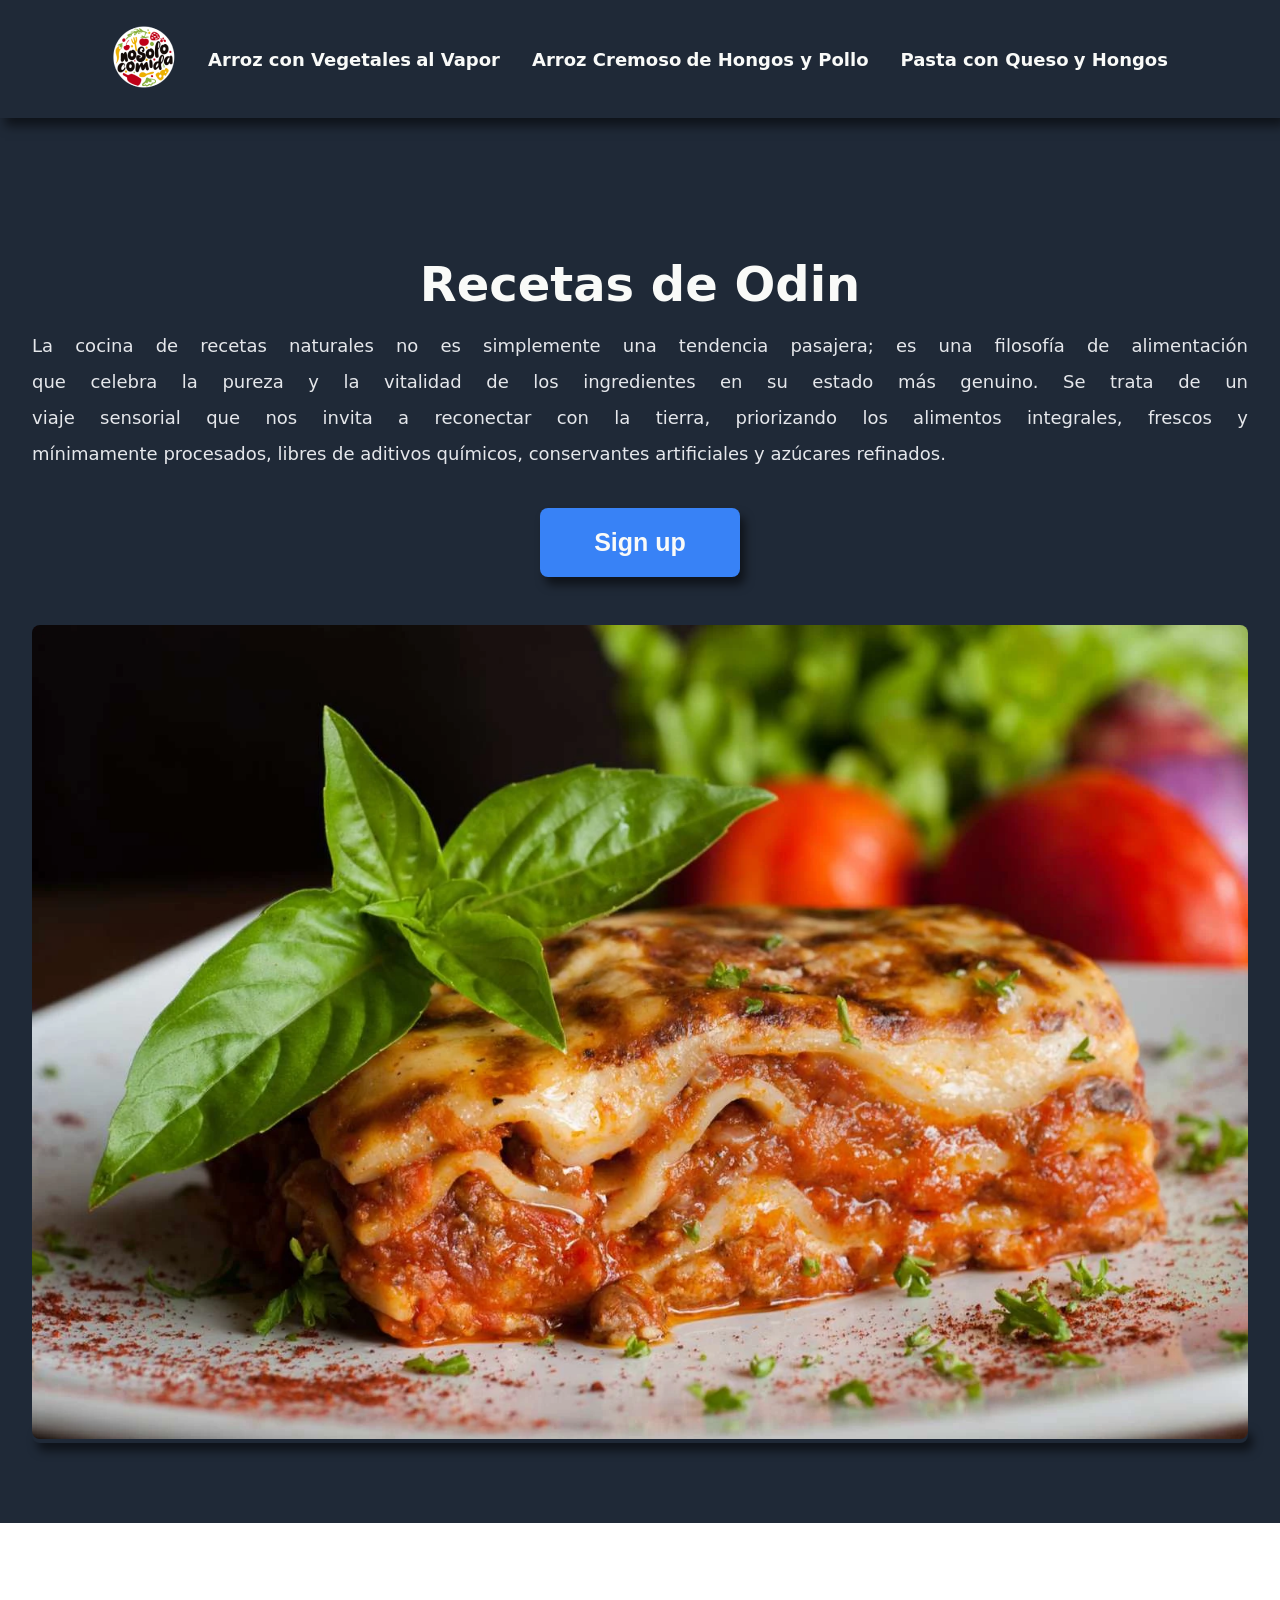
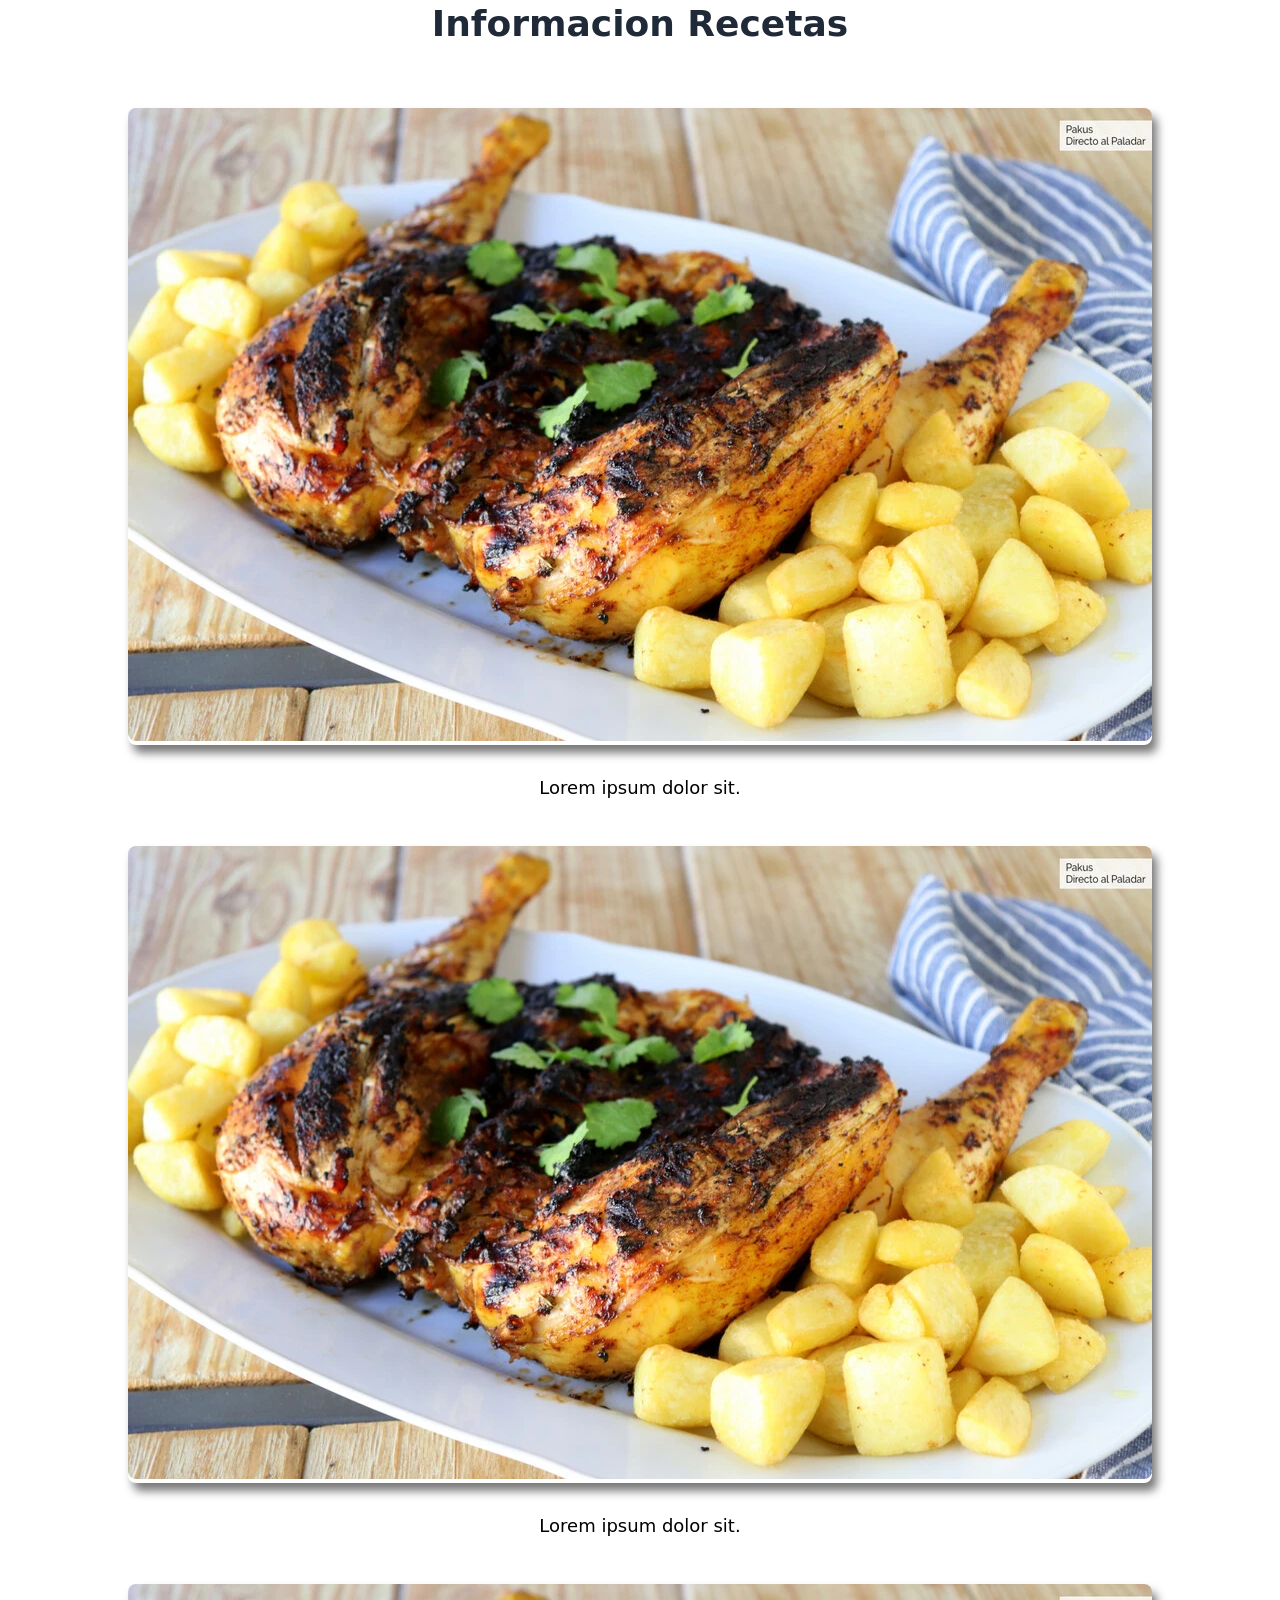
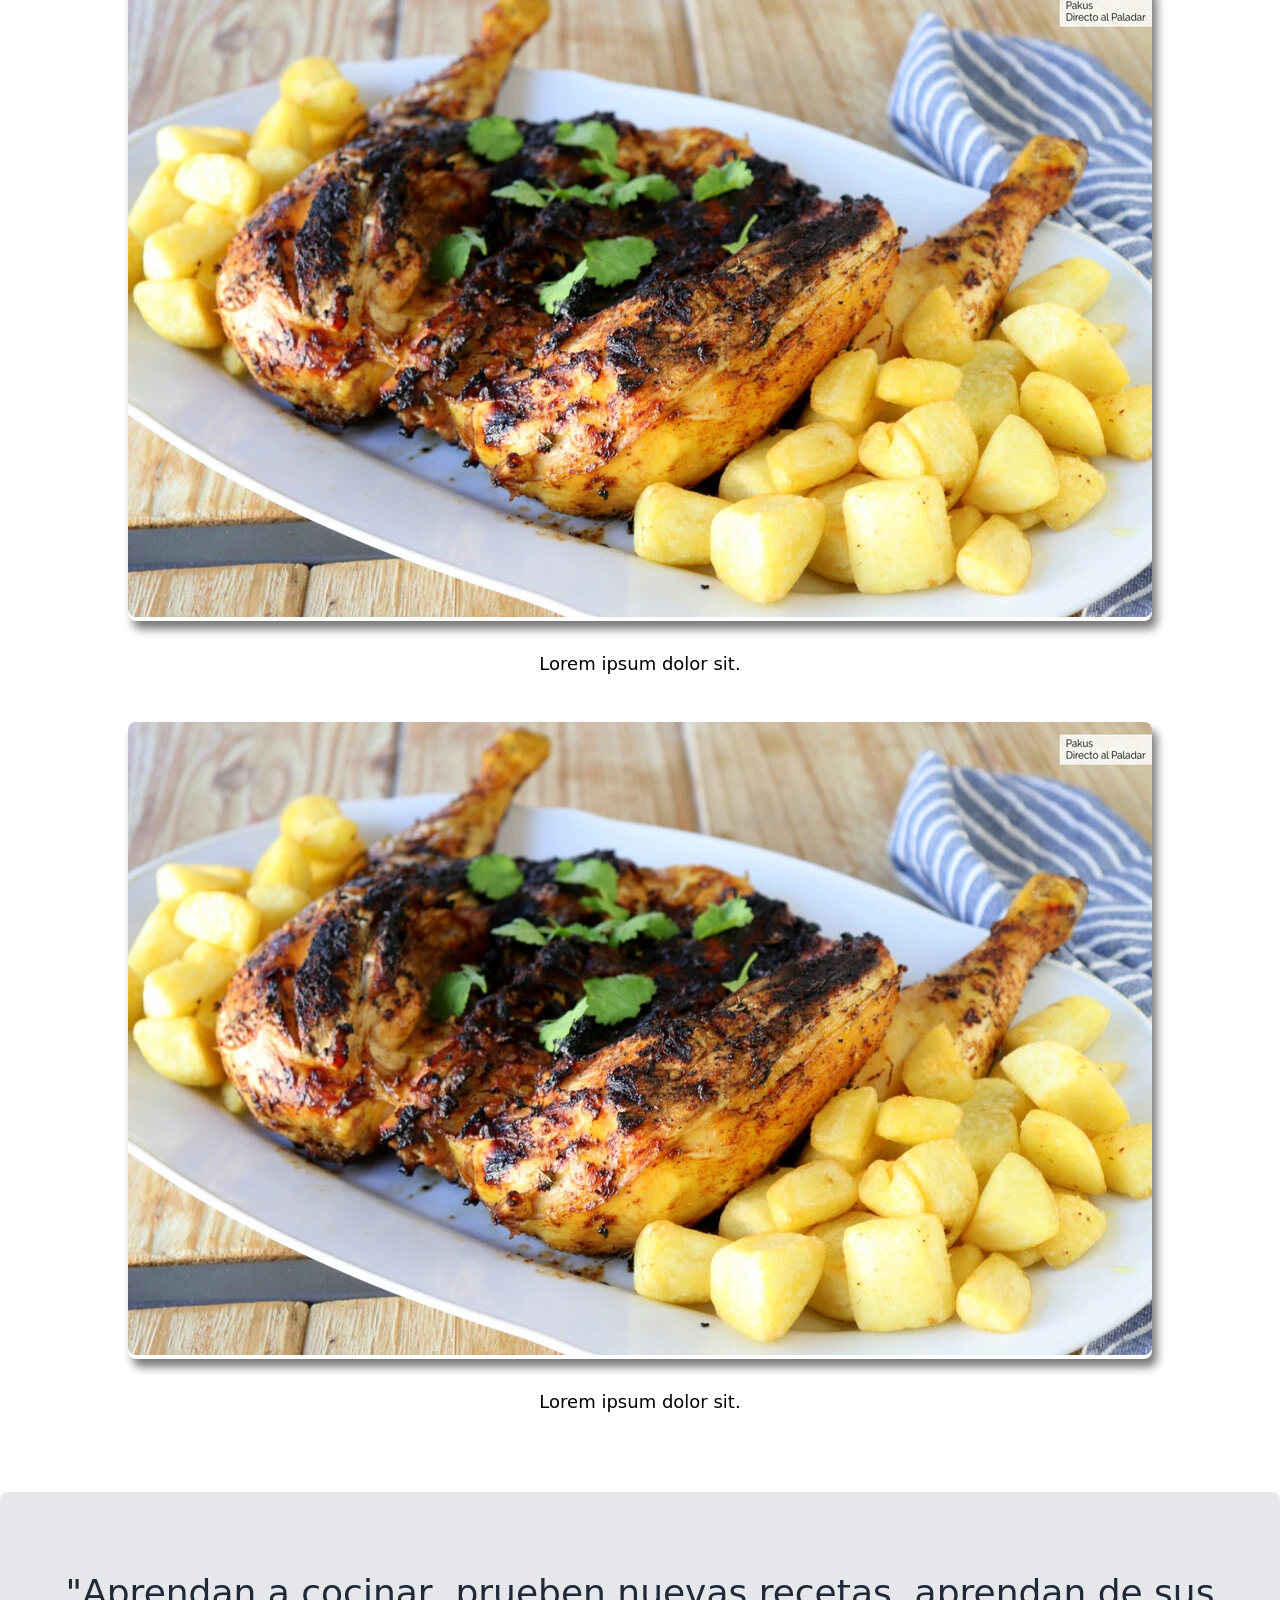
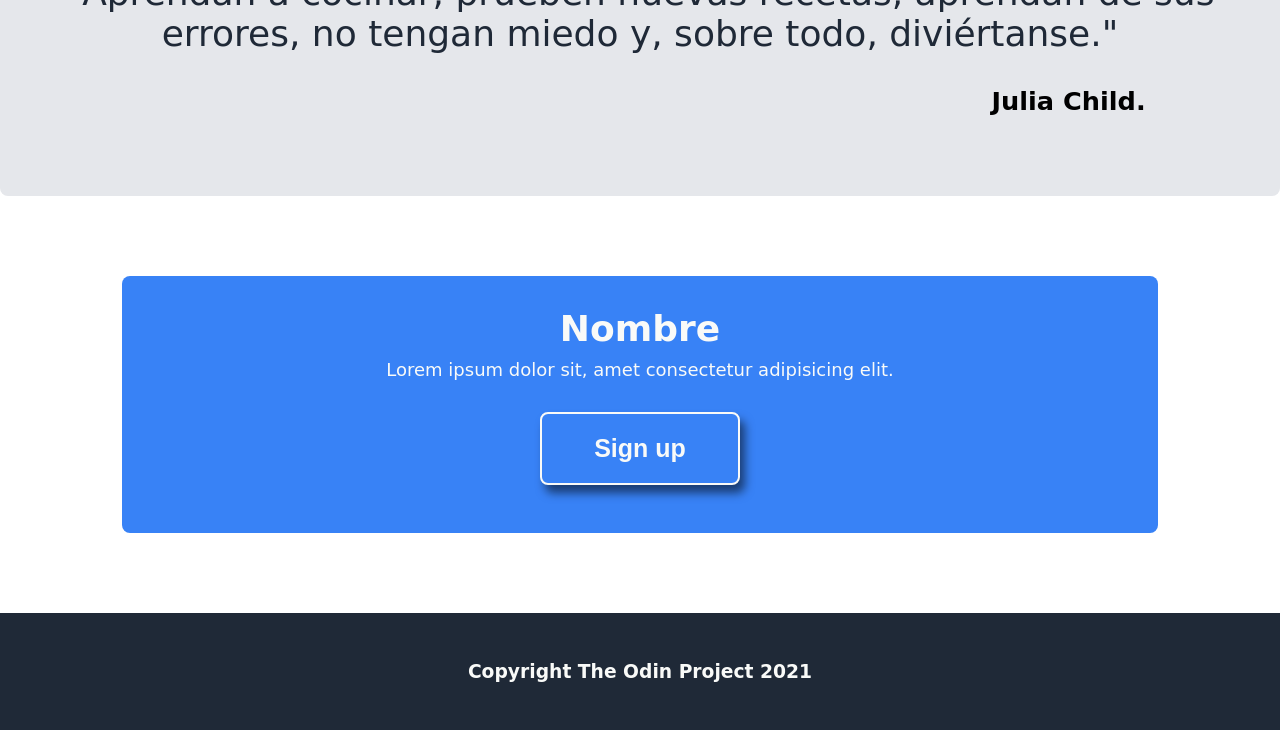
==== commit b489a6c6: "Add index.css index.html" ====
--- a/odin-recipes-original/index.html
+++ b/odin-recipes-original/index.html
@@ -14,11 +14,7 @@
     <header class="header">
         <nav class="navbar">
             <a class="navbar__logo-link" href="index.html">
-                <picture>
-                    <source media="(min-width: 700px)" srcset="recipies/image/logo.webp">
-                    <!-- móviles -->
-                    <img class="info__img" loading="lazy" src="recipies/image/logo.ico" alt="logo">
-                </picture>
+                <img class="navbar__logo" src="recipies/image/logo.ico" alt="Logo">
             </a>
             <ul class="navbar__list">
                 <li class="navbar__item">
@@ -55,7 +51,7 @@
             </div>
             <div class="hero__media">
                 <picture class="hero__image">
-                    <source media="(min-width: 1350px)" srcset="recipies/image/lasagna.webp">
+                    <source media="(min-width: 700px)" srcset="recipies/image/lasagna.webp">
                     <!-- móviles -->
                     <img class="info__img" loading="lazy" src="recipies/image/lasagna-600px.webp" alt="logo">
                 </picture>
@@ -127,11 +123,13 @@
         </section>
         <!-- SECCIÓN CITA -->
         <section class="quote">
-            <p class="quote__text">
+            <div class="quote__container">
+                <p class="quote__text">
                 "Aprendan a cocinar, prueben nuevas recetas, aprendan de sus errores, no tengan miedo y, sobre todo,
                 diviértanse."
-            </p>
-            <span class="quote__author">Julia Child.</span>
+                </p>
+                <span class="quote__author">Julia Child.</span>
+            </div>
         </section>
         <!-- CTA -->
         <section class="cta">
--- a/odin-recipes-original/index.css
+++ b/odin-recipes-original/index.css
@@ -3,60 +3,70 @@
 h1,h2,h3,ul,p{margin:0;padding:0}
 img{max-width:100%;height:auto}
 button{padding:20px;width:clamp(200px, 20vw, 200px);background-color:var(--background);border:none;font-size:clamp(16px, 2vw, 25px);color:var(--color-title);font-weight:900;cursor:pointer}
+/* NAVBAR */
+.navbar{width:100%;position:fixed;top:0;z-index:10;display:flex;justify-content:center;align-items:center;gap:2em;padding:25px;box-shadow:5px 8px 10px #0008;background-color:var(--background-color);flex-wrap:wrap;animation: 1s ease aparecer both}
 .navbar, .hero, .info, .quote, .cta, .footer{box-sizing:border-box}
-.info, .quote, .cta, .footer{padding:5em 2em}
-.quote__author, .cta__title{font-size:clamp(22px, 2vw, 30px)}
-.info__text, .quote__text, .cta__text{font-size:clamp(18px, 2vw, 22px)}
-/* NAVBAR */
-.navbar{width:100%;position:fixed;top:0;z-index:10;display:flex;justify-content:center;align-items:center;gap:2em;padding:25px;box-shadow:5px 8px 10px #0008;background-color:var(--background-color);flex-wrap:wrap}
-.navbar__logo-link{display:flex}
 .navbar__logo{max-width:100%;height:auto;cursor:pointer}
 .navbar__list{display:flex;list-style:none;gap:2em;align-items:center;text-align:center}
 .navbar__link{text-decoration:none}
-.navbar__text{color:var(--color-title);font-size:clamp(16px, 2vw, 25px);font-weight:900}
+.navbar__text{color:var(--color-title);font-size:18px;font-weight:900}
 /* HERO */
-.hero{display:flex;gap:3em;padding:16em 2em 5em;min-height:100dvh;flex-wrap:wrap;background-color: var(--background-color)}
-.hero__container{flex-grow:1;flex-basis:400px;display:flex;flex-direction:column;gap:1em}
-.hero__title{font-size:clamp(38px, 4vw, 60px);color:var(--color-title);font-weight:900;text-align:center}
-.hero__text{font-size:clamp(20px, 2vw, 30px);color:var(--color-text);text-wrap:balance;line-height:2;text-align:justify}
-.hero__button{margin-top:20px;align-self:center}
+.hero{display:flex;flex-direction:column;gap:3em;padding:16em 2em 5em;min-height:100dvh;background-color: var(--background-color)}
+.hero__container{display:flex;flex-direction:column;gap:1em}
+.hero__title{font-size:48px;color:var(--color-title);font-weight:900;text-align:center;animation:2s 1s ease aparecer both}
+.hero__text{font-size:18px;color:var(--color-text);text-wrap:balance;line-height:2;text-align:justify;animation: 2s 2s ease aparecer both}
+.hero__button{margin-top:20px;align-self:center;animation: 2s 3s ease aparecer both}
 .hero__button, .info__img, .hero__image, .info__image-box, .info__image, .quote, .cta__container, .cta__button{border-radius:8px}
-.hero__media{margin:auto}
+.hero__media{margin:auto;animation: 2s 4s ease aparecer both}
 .hero__button, .hero__image, .info__image, .cta__button{box-shadow:5px 8px 10px #0008}
 /* SECCION INFO */
 .info{display:flex;flex-direction:column;gap:4em}
-.info__title{font-size:clamp(30px, 3vw, 45px);color:var(--background-color);font-weight:900;text-align:center}
+.info, .quote, .cta, .footer{padding:5em 2em}
+.info__text, .quote__text, .cta__text{font-size:18px}
+.info__title{font-size:36px;color:var(--background-color);font-weight:900;text-align:center}
 .info__grid{display:flex;justify-content:center;gap:3em;flex-wrap:wrap}
 .info__card{display:flex;flex-direction:column;text-align:center;width:clamp(320px, 90vw, 1200px)}
 .info__link{display:flex;flex-direction:column;gap:2em;text-decoration:none}
 .info__image-box{display:flex;justify-content:center}
 .info__image{max-width:100%;height:auto}
-.info__text{font-size:clamp(22px, 2vw, 25px);color:#000}
+.info__text{font-size:18px;color:#000}
+.info{animation-name: aparecer;animation-duration: 1ms;animation-timeline: view();animation-range: entry 10% cover 20%}
+.info__card{animation-name: aparecer;animation-duration: 1ms;animation-timeline: view();animation-range: entry 0% cover 35%}
 /* SECCION CITA */
-.quote{background-color:var(--color-text);display:flex;flex-direction:column;gap:1em;text-align:center}
-.quote__text{color:var(--background-color);font-weight:300;width:100%}
-.quote__author{font-weight:900}
+.quote{background-color:var(--color-text)}
+.quote, .cta{animation-name: aparecer;animation-duration: 1ms;animation-timeline: view();animation-range: entry 0% cover 20%}
+.quote__container{display:flex;flex-direction:column;gap:2em;text-align:center}
+.quote__container, .cta__container{animation-name:aparecer;animation-duration: 1ms;animation-timeline:view();animation-range:entry 10% cover 40%}
+.quote__text{color:var(--background-color);font-weight:300;width:100%;font-size:36px}
+.quote__author{font-weight:900;font-size:18px;align-self:end;padding-right:4em}
+.quote__author, .cta__title{font-size:clamp(22px, 2vw, 30px)}
 /* SECCION CTA */
 .cta__container{width:80%;color:var(--color-title);background-color:var(--background);padding:2em 2em 3em;margin:auto;display:flex;flex-direction:column;gap:2em;align-items:center;text-align:center}
 .cta__box{display:flex;flex-direction:column;gap:10px}
+.cta__title{font-size:36px}
+.cta__text{font-size:18px}
 .cta__button{border:2px solid;border-color:var(--color-title)}
 /* FOOTER */
 .footer{background-color:var(--background-color);color:var(--color-title);text-align:center;padding:3em 2em}
+/* KEYFRAMES */
+@keyframes aparecer{
+    from{opacity:0;transform:translateY(100px)}
+    to{opacity:1;transform:translateY(0)}
+}
 /* MEDIA QUERIES */
 /* 1350PX */
 @media (min-width:1350px) {
     /* NAVBAR */
-    .info, .quote, .cta{margin:5em 15em}
     .navbar{justify-content:space-between;padding:25px 11em}
-    .navbar__logo-link{width:100px;height:100px}
     .navbar__list{gap:3em}
-    .navbar__item{width:250px}
     .navbar__link:hover .navbar__text{color:var(--background)}
-    .navbar__text{transition:.2s ease color;text-wrap:balance}
-    .hero{gap:4em;padding:13em 10em 7em}
+    .navbar__text{transition:.2s ease color}
+    .hero__text{width:clamp(400px, 50vw, 500px)}
+    .hero{flex-direction:row;gap:2em;padding:13em 10em 7em}
     .hero__container{justify-content:center}
     .hero__title{font-size:clamp(38px, 4vw, 60px);color:var(--color-title);font-weight:900}
     .hero__text{padding:0 1em}
+    .hero__media{width:700px}
     button{transition:.2s ease scale, .2s ease background-color, .2s ease color, .2s ease font-size, .2s ease border, .2s ease box-shadow}
     button:hover{scale:.9;background-color:var(--color-title);color:var(--background);box-shadow:none}
     /* INFO */
@@ -68,9 +78,8 @@
     .info__image-box{position:relative;transition:.2s ease background-color, .2s ease border-radius, .2s ease visibility}
     .info__image-box::before{content:"";position:absolute;inset:0;background-color:#0002;border-radius:10px;visibility:hidden}
     .info__link:hover .info__image-box::before{visibility:visible}
-}
-/* 1900PX */
-@media (min-width:1900px){
-    .hero{padding:13em 10em 7em;flex-wrap:nowrap}
-    .hero__text{width:750px}
+    .info, .quote__container, .cta{margin:0 14em}
+    .info{animation-range: entry 10% cover 40%}
+    .info__grid{animation-name:aparecer;animation-duration: 1ms;animation-timeline:view();animation-range:entry 10% cover 40%}
+    .quote, .cta{animation-range: entry 10% cover 40%}
 }
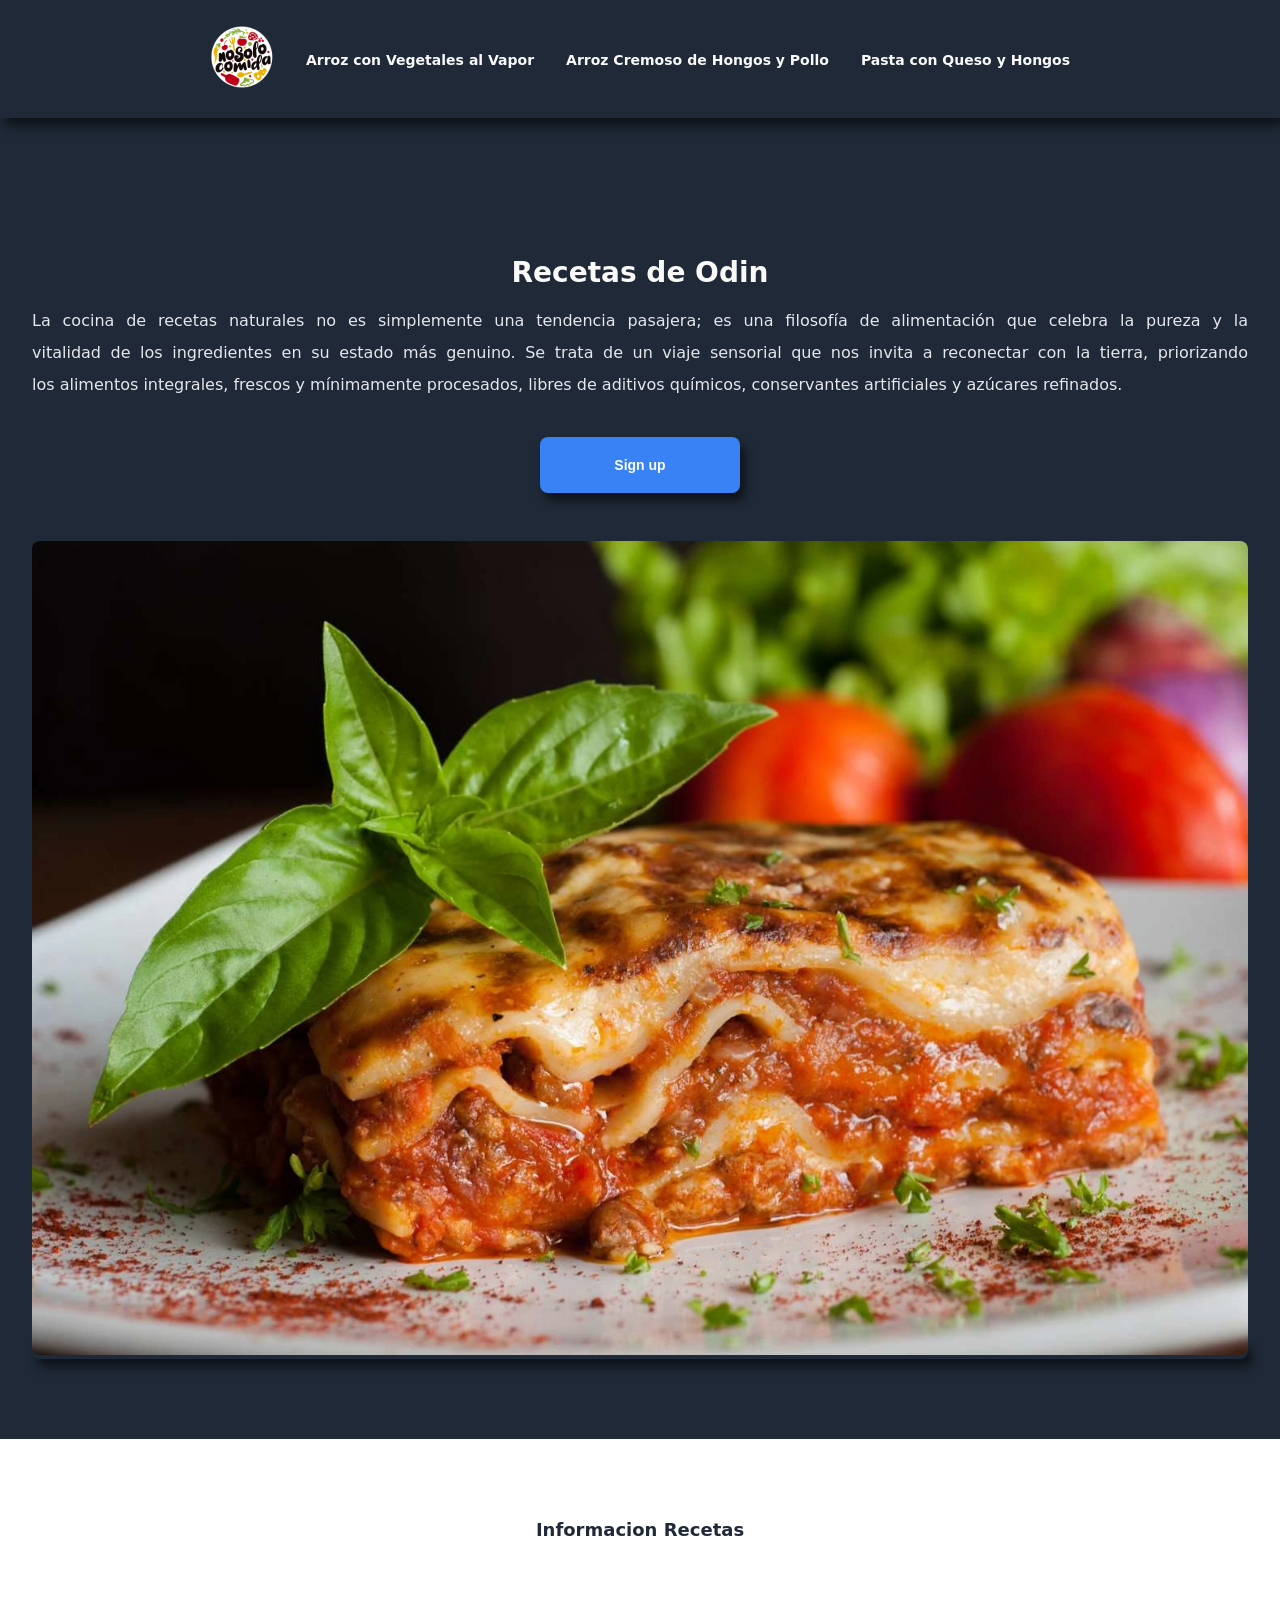
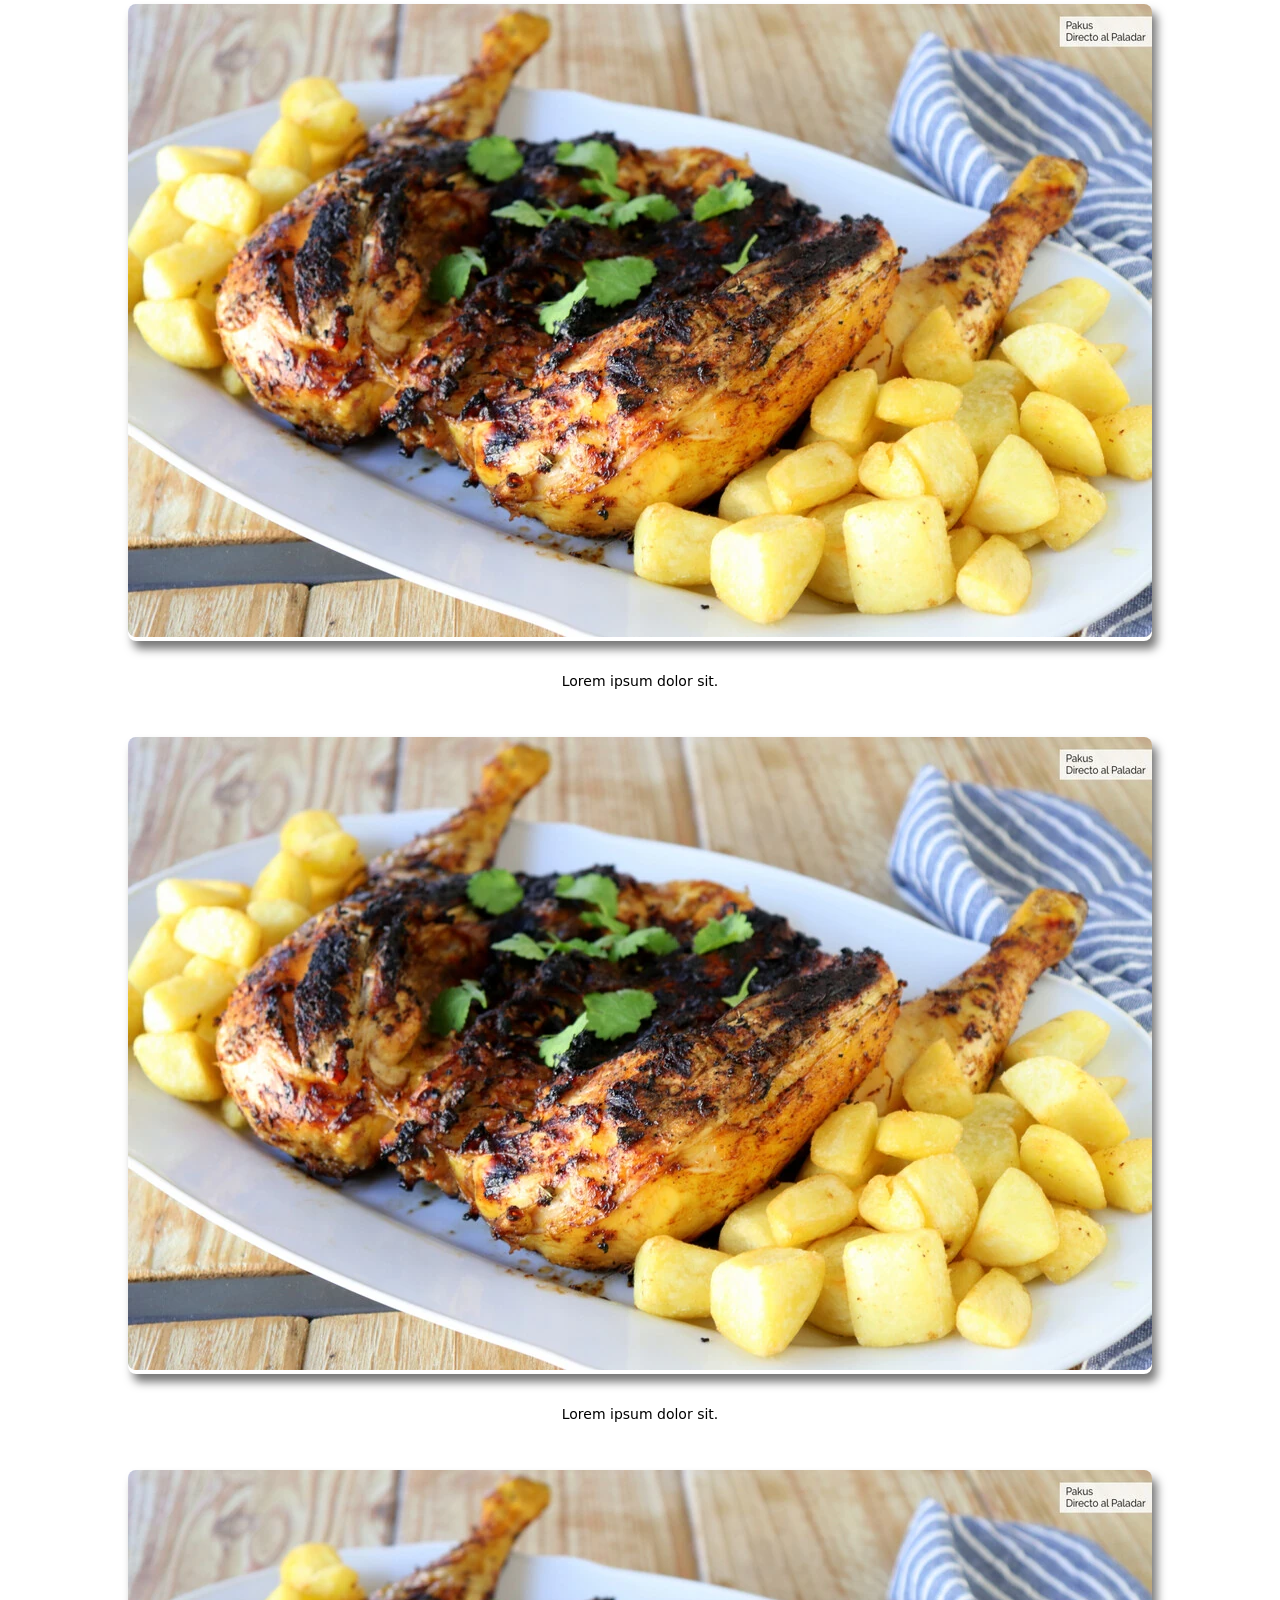
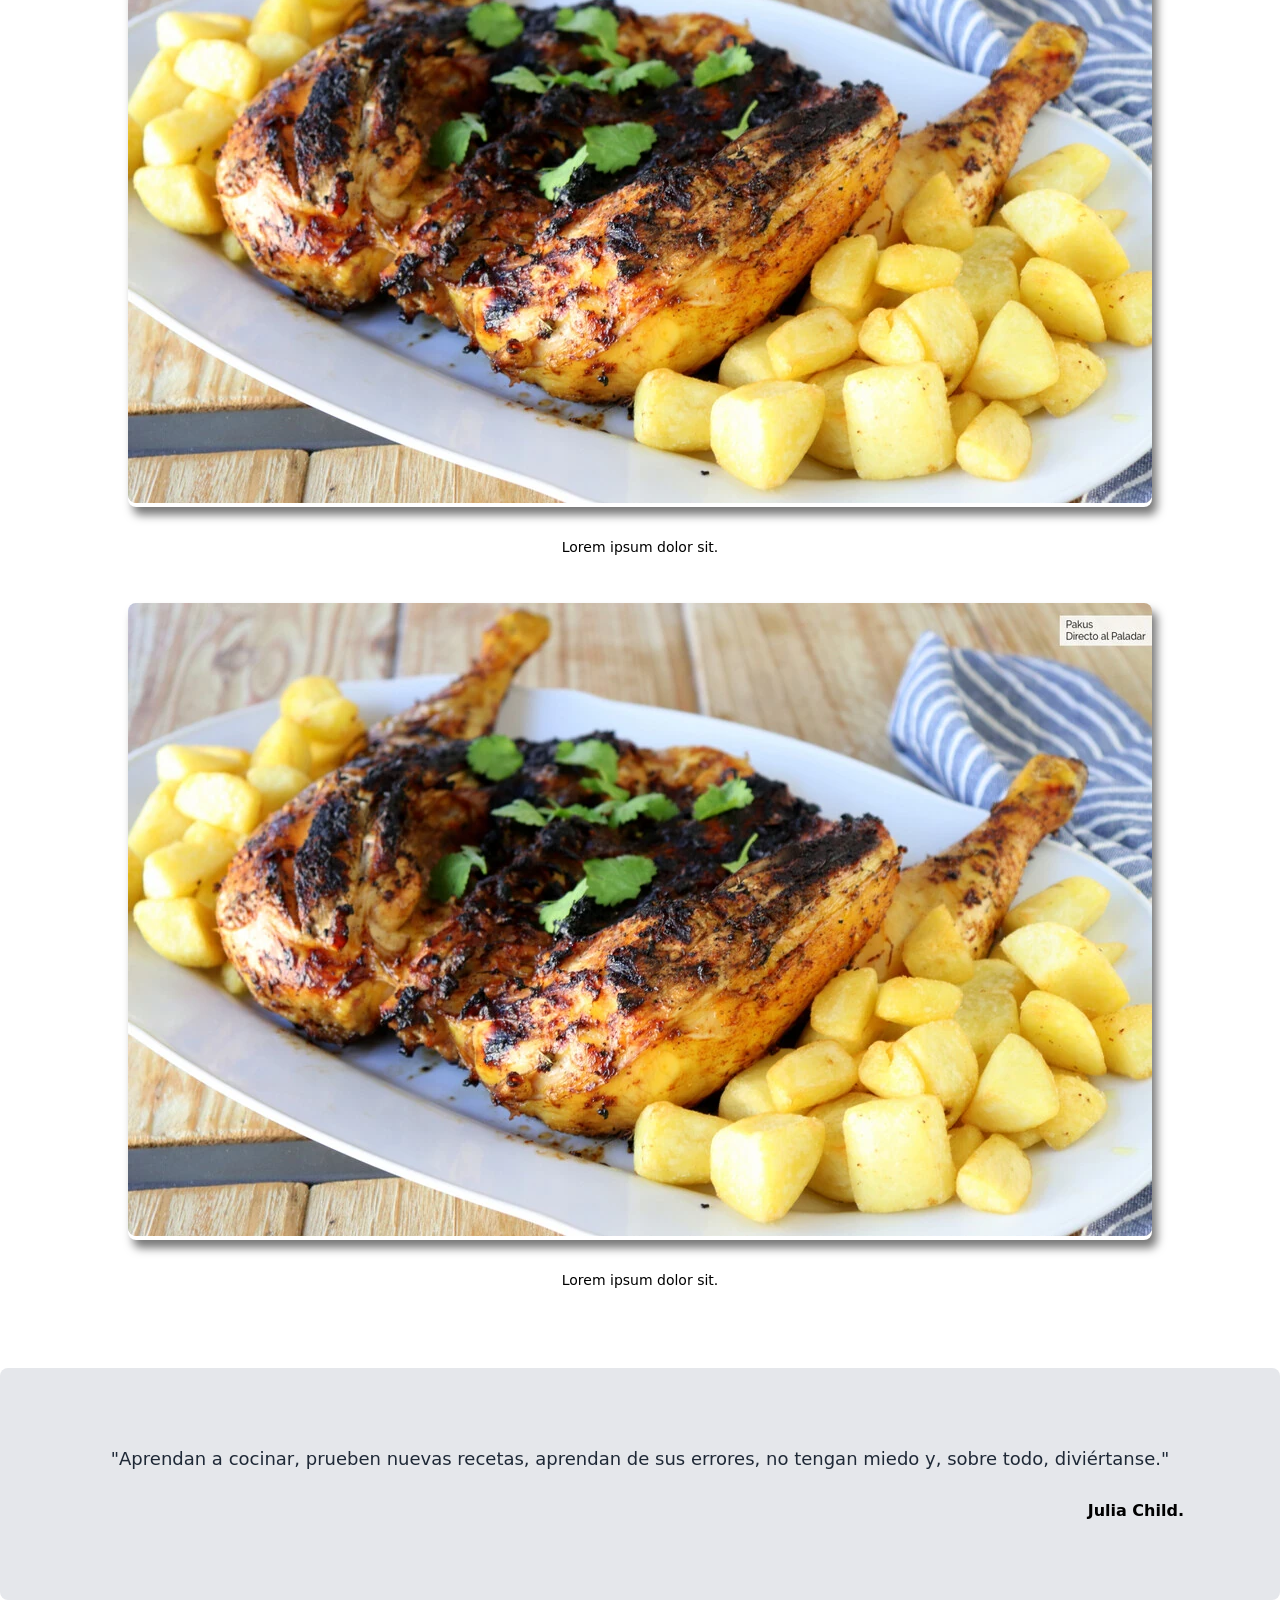
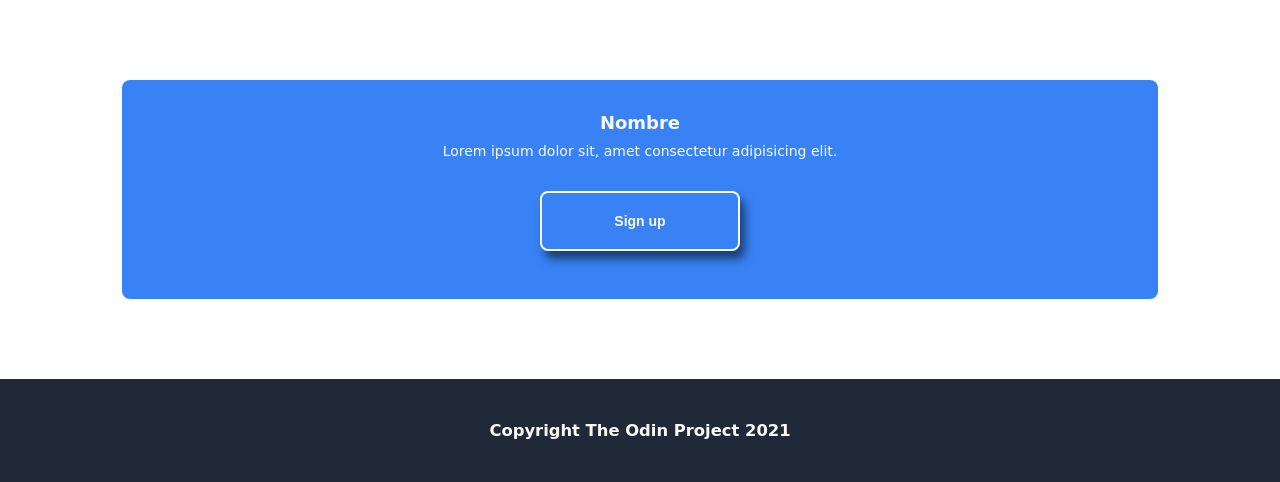
==== commit ee9140ce: "Add index.html index.css" ====
--- a/odin-recipes-original/index.html
+++ b/odin-recipes-original/index.html
@@ -14,7 +14,11 @@
     <header class="header">
         <nav class="navbar">
             <a class="navbar__logo-link" href="index.html">
-                <img class="navbar__logo" src="recipies/image/logo.ico" alt="Logo">
+                <picture class="navbar__image">
+                    <source media="(min-width: 1350px)" srcset="recipies/image/logo.webp">
+                    <!-- móviles -->
+                    <img class="navbar__logo" src="recipies/image/logo.ico" alt="Logo">
+                </picture>
             </a>
             <ul class="navbar__list">
                 <li class="navbar__item">
--- a/odin-recipes-original/index.css
+++ b/odin-recipes-original/index.css
@@ -2,19 +2,20 @@
 body{margin:0;padding:0;min-height:100dvh;font-family:system-ui, -apple-system, BlinkMacSystemFont, 'Segoe UI', Roboto, Oxygen, Ubuntu, Cantarell, 'Open Sans', 'Helvetica Neue', sans-serif;display:flex;flex-direction:column}
 h1,h2,h3,ul,p{margin:0;padding:0}
 img{max-width:100%;height:auto}
-button{padding:20px;width:clamp(200px, 20vw, 200px);background-color:var(--background);border:none;font-size:clamp(16px, 2vw, 25px);color:var(--color-title);font-weight:900;cursor:pointer}
+button{padding:20px;width:clamp(150px, 20vw, 200px);background-color:var(--background);border:none;font-size:clamp(16px, 2vw, 25px);color:var(--color-title);font-weight:900;cursor:pointer}
 /* NAVBAR */
 .navbar{width:100%;position:fixed;top:0;z-index:10;display:flex;justify-content:center;align-items:center;gap:2em;padding:25px;box-shadow:5px 8px 10px #0008;background-color:var(--background-color);flex-wrap:wrap;animation: 1s ease aparecer both}
 .navbar, .hero, .info, .quote, .cta, .footer{box-sizing:border-box}
 .navbar__logo{max-width:100%;height:auto;cursor:pointer}
 .navbar__list{display:flex;list-style:none;gap:2em;align-items:center;text-align:center}
 .navbar__link{text-decoration:none}
-.navbar__text{color:var(--color-title);font-size:18px;font-weight:900}
+.navbar__text{color:var(--color-title);font-weight:900}
+.navbar__text, .hero__button, .info__text, .cta__text, .cta__button, .footer{font-size:14px}
 /* HERO */
 .hero{display:flex;flex-direction:column;gap:3em;padding:16em 2em 5em;min-height:100dvh;background-color: var(--background-color)}
 .hero__container{display:flex;flex-direction:column;gap:1em}
-.hero__title{font-size:48px;color:var(--color-title);font-weight:900;text-align:center;animation:2s 1s ease aparecer both}
-.hero__text{font-size:18px;color:var(--color-text);text-wrap:balance;line-height:2;text-align:justify;animation: 2s 2s ease aparecer both}
+.hero__title{color:var(--color-title);font-weight:900;text-align:center;animation:2s 1s ease aparecer both;font-size:28px}
+.hero__text{color:var(--color-text);text-wrap:balance;line-height:2;text-align:justify;animation: 2s 2s ease aparecer both}
 .hero__button{margin-top:20px;align-self:center;animation: 2s 3s ease aparecer both}
 .hero__button, .info__img, .hero__image, .info__image-box, .info__image, .quote, .cta__container, .cta__button{border-radius:8px}
 .hero__media{margin:auto;animation: 2s 4s ease aparecer both}
@@ -22,14 +23,14 @@
 /* SECCION INFO */
 .info{display:flex;flex-direction:column;gap:4em}
 .info, .quote, .cta, .footer{padding:5em 2em}
-.info__text, .quote__text, .cta__text{font-size:18px}
-.info__title{font-size:36px;color:var(--background-color);font-weight:900;text-align:center}
+.info__title{color:var(--background-color);font-weight:900;text-align:center}
 .info__grid{display:flex;justify-content:center;gap:3em;flex-wrap:wrap}
 .info__card{display:flex;flex-direction:column;text-align:center;width:clamp(320px, 90vw, 1200px)}
 .info__link{display:flex;flex-direction:column;gap:2em;text-decoration:none}
 .info__image-box{display:flex;justify-content:center}
 .info__image{max-width:100%;height:auto}
-.info__text{font-size:18px;color:#000}
+.info__title, .cta__title{font-size:18px}
+.info__text{color:#000;animation-name: aparecer;animation-duration: 1ms;animation-timeline: view();animation-range: entry 0% cover 35%}
 .info{animation-name: aparecer;animation-duration: 1ms;animation-timeline: view();animation-range: entry 10% cover 20%}
 .info__card{animation-name: aparecer;animation-duration: 1ms;animation-timeline: view();animation-range: entry 0% cover 35%}
 /* SECCION CITA */
@@ -37,14 +38,12 @@
 .quote, .cta{animation-name: aparecer;animation-duration: 1ms;animation-timeline: view();animation-range: entry 0% cover 20%}
 .quote__container{display:flex;flex-direction:column;gap:2em;text-align:center}
 .quote__container, .cta__container{animation-name:aparecer;animation-duration: 1ms;animation-timeline:view();animation-range:entry 10% cover 40%}
-.quote__text{color:var(--background-color);font-weight:300;width:100%;font-size:36px}
-.quote__author{font-weight:900;font-size:18px;align-self:end;padding-right:4em}
-.quote__author, .cta__title{font-size:clamp(22px, 2vw, 30px)}
+.quote__text{color:var(--background-color);font-weight:300;width:100%;font-size:18px;animation-name: aparecer;animation-duration: 1ms;animation-timeline: view();animation-range: entry 0% cover 20%}
+.quote__author{font-weight:900;font-size:16px;align-self:end;padding-right:4em;animation-name: aparecer;animation-duration: 1ms;animation-timeline: view();animation-range: entry 0% cover 20%}
 /* SECCION CTA */
 .cta__container{width:80%;color:var(--color-title);background-color:var(--background);padding:2em 2em 3em;margin:auto;display:flex;flex-direction:column;gap:2em;align-items:center;text-align:center}
 .cta__box{display:flex;flex-direction:column;gap:10px}
-.cta__title{font-size:36px}
-.cta__text{font-size:18px}
+.cta__author, .cta__text, .cta__button{animation-name:aparecer;animation-duration: 1ms;animation-timeline:view();animation-range:entry 10% cover 40%}
 .cta__button{border:2px solid;border-color:var(--color-title)}
 /* FOOTER */
 .footer{background-color:var(--background-color);color:var(--color-title);text-align:center;padding:3em 2em}
@@ -58,23 +57,25 @@
 @media (min-width:1350px) {
     /* NAVBAR */
     .navbar{justify-content:space-between;padding:25px 11em}
+    .navbar__logo{width:100px}
     .navbar__list{gap:3em}
     .navbar__link:hover .navbar__text{color:var(--background)}
     .navbar__text{transition:.2s ease color}
-    .hero__text{width:clamp(400px, 50vw, 500px)}
+    .navbar__text, .hero__button, .info__text, .cta__text{font-size:18px}
+    .hero__text{width:550px}
     .hero{flex-direction:row;gap:2em;padding:13em 10em 7em}
     .hero__container{justify-content:center}
-    .hero__title{font-size:clamp(38px, 4vw, 60px);color:var(--color-title);font-weight:900}
-    .hero__text{padding:0 1em}
+    .hero__title{font-size:48px}
     .hero__media{width:700px}
     button{transition:.2s ease scale, .2s ease background-color, .2s ease color, .2s ease font-size, .2s ease border, .2s ease box-shadow}
+    .hero__button:active, .cta__button:active{scale:1;background-color:var(--background);color:var(--color-text);box-shadow:5px 8px 10px #0008}
     button:hover{scale:.9;background-color:var(--color-title);color:var(--background);box-shadow:none}
     /* INFO */
     .info__grid{flex-wrap:nowrap;gap:3em;width:100%;margin:auto}
     .info__link{transition:.2s ease scale;gap:1.2em}
     .info__link:hover{scale:1.1}
     .info__link:hover .info__text{transition: .2s ease font-size, .2s ease color, .2s ease font-weight;color:var(--background);font-weight:900}
-    .info__text{font-size:18px}
+    .info__title{font-size:36px}
     .info__image-box{position:relative;transition:.2s ease background-color, .2s ease border-radius, .2s ease visibility}
     .info__image-box::before{content:"";position:absolute;inset:0;background-color:#0002;border-radius:10px;visibility:hidden}
     .info__link:hover .info__image-box::before{visibility:visible}
@@ -82,4 +83,7 @@
     .info{animation-range: entry 10% cover 40%}
     .info__grid{animation-name:aparecer;animation-duration: 1ms;animation-timeline:view();animation-range:entry 10% cover 40%}
     .quote, .cta{animation-range: entry 10% cover 40%}
+    .quote__text{font-size:36px}
+    .cta__title{font-size:28px}
+    
 }
